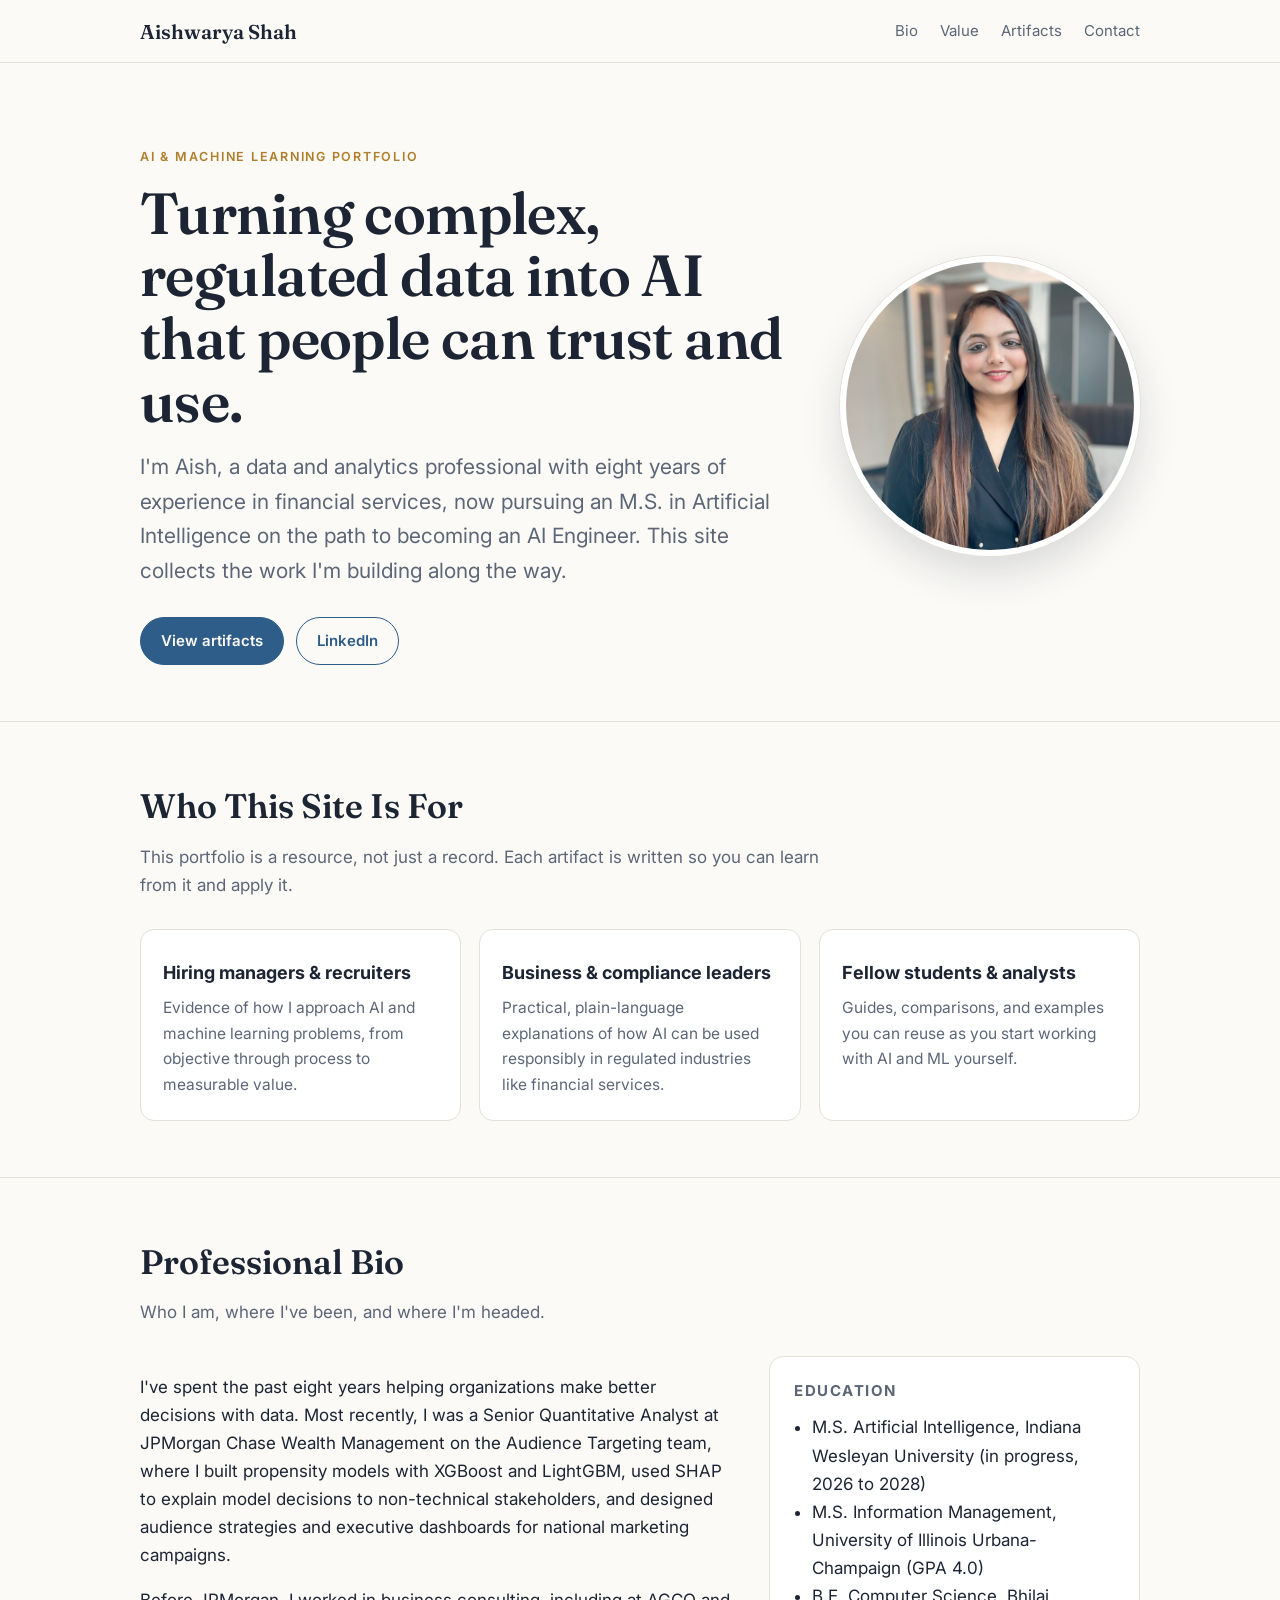
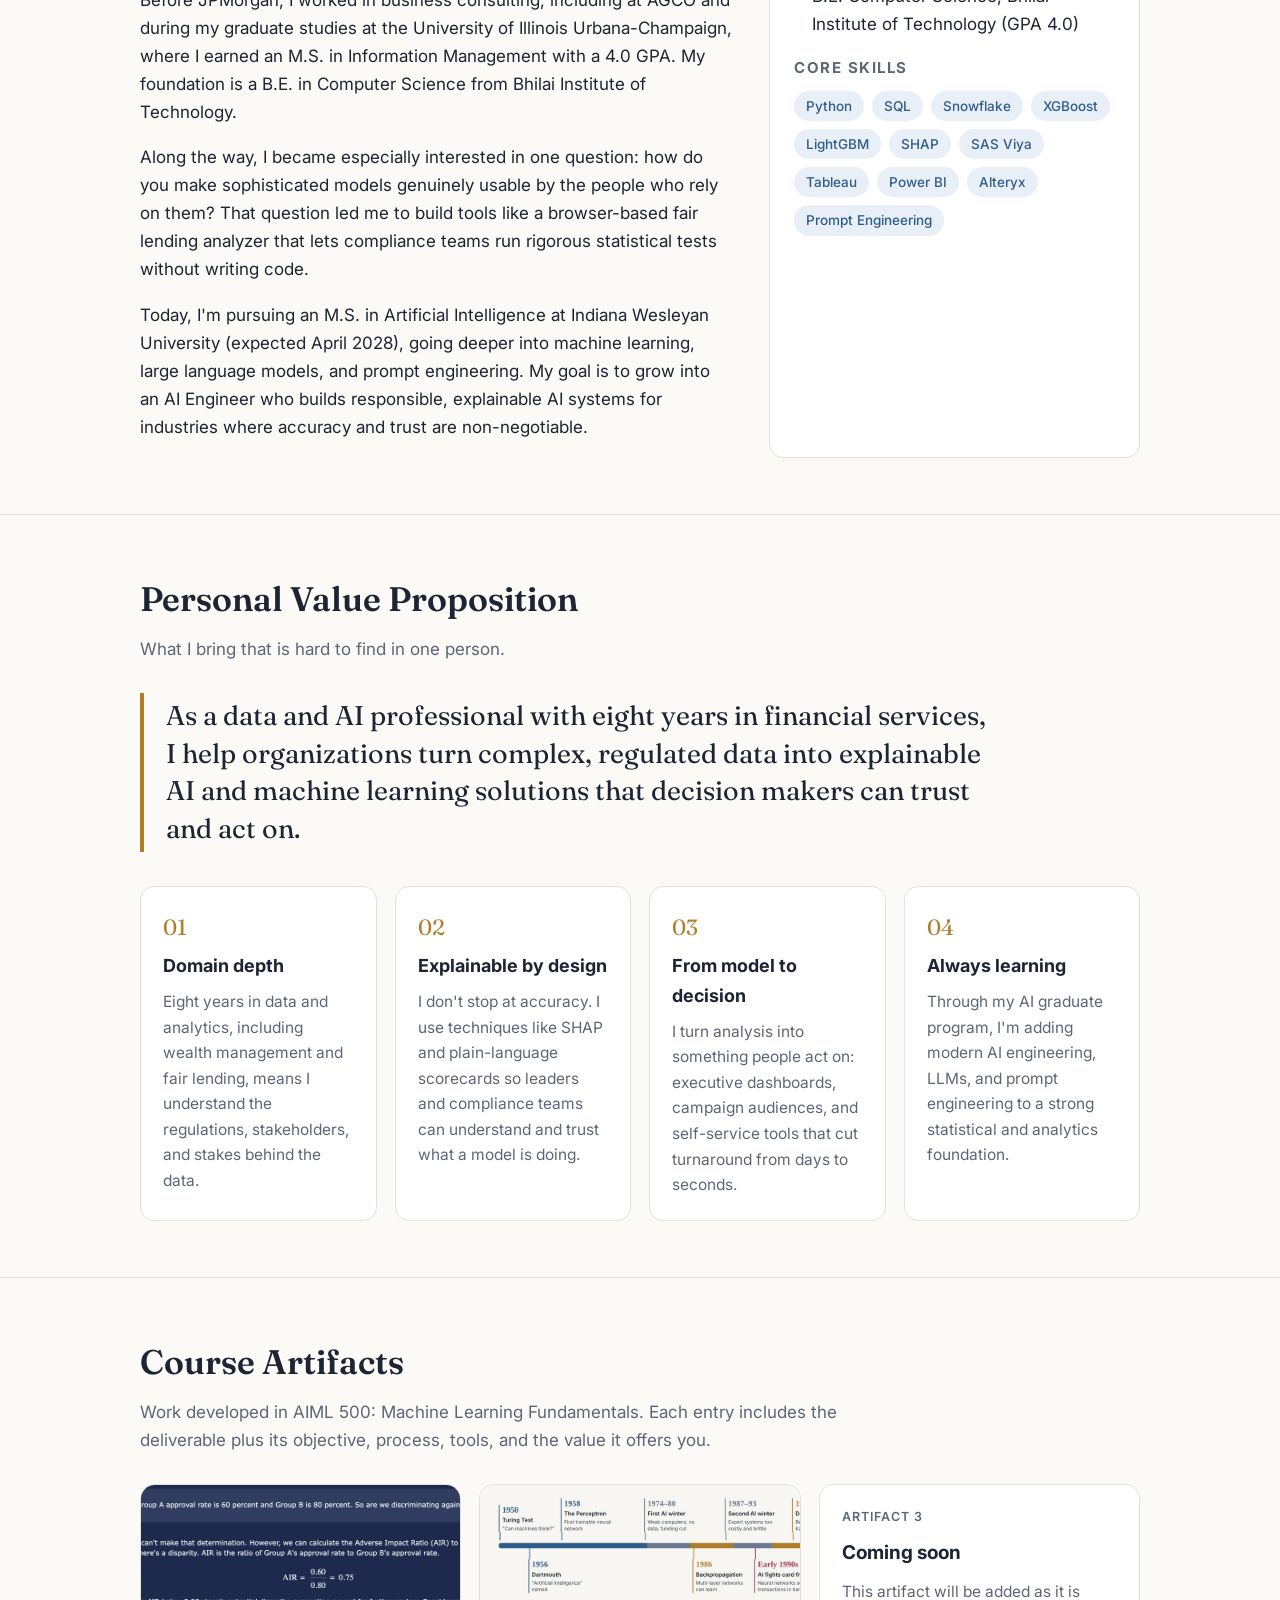
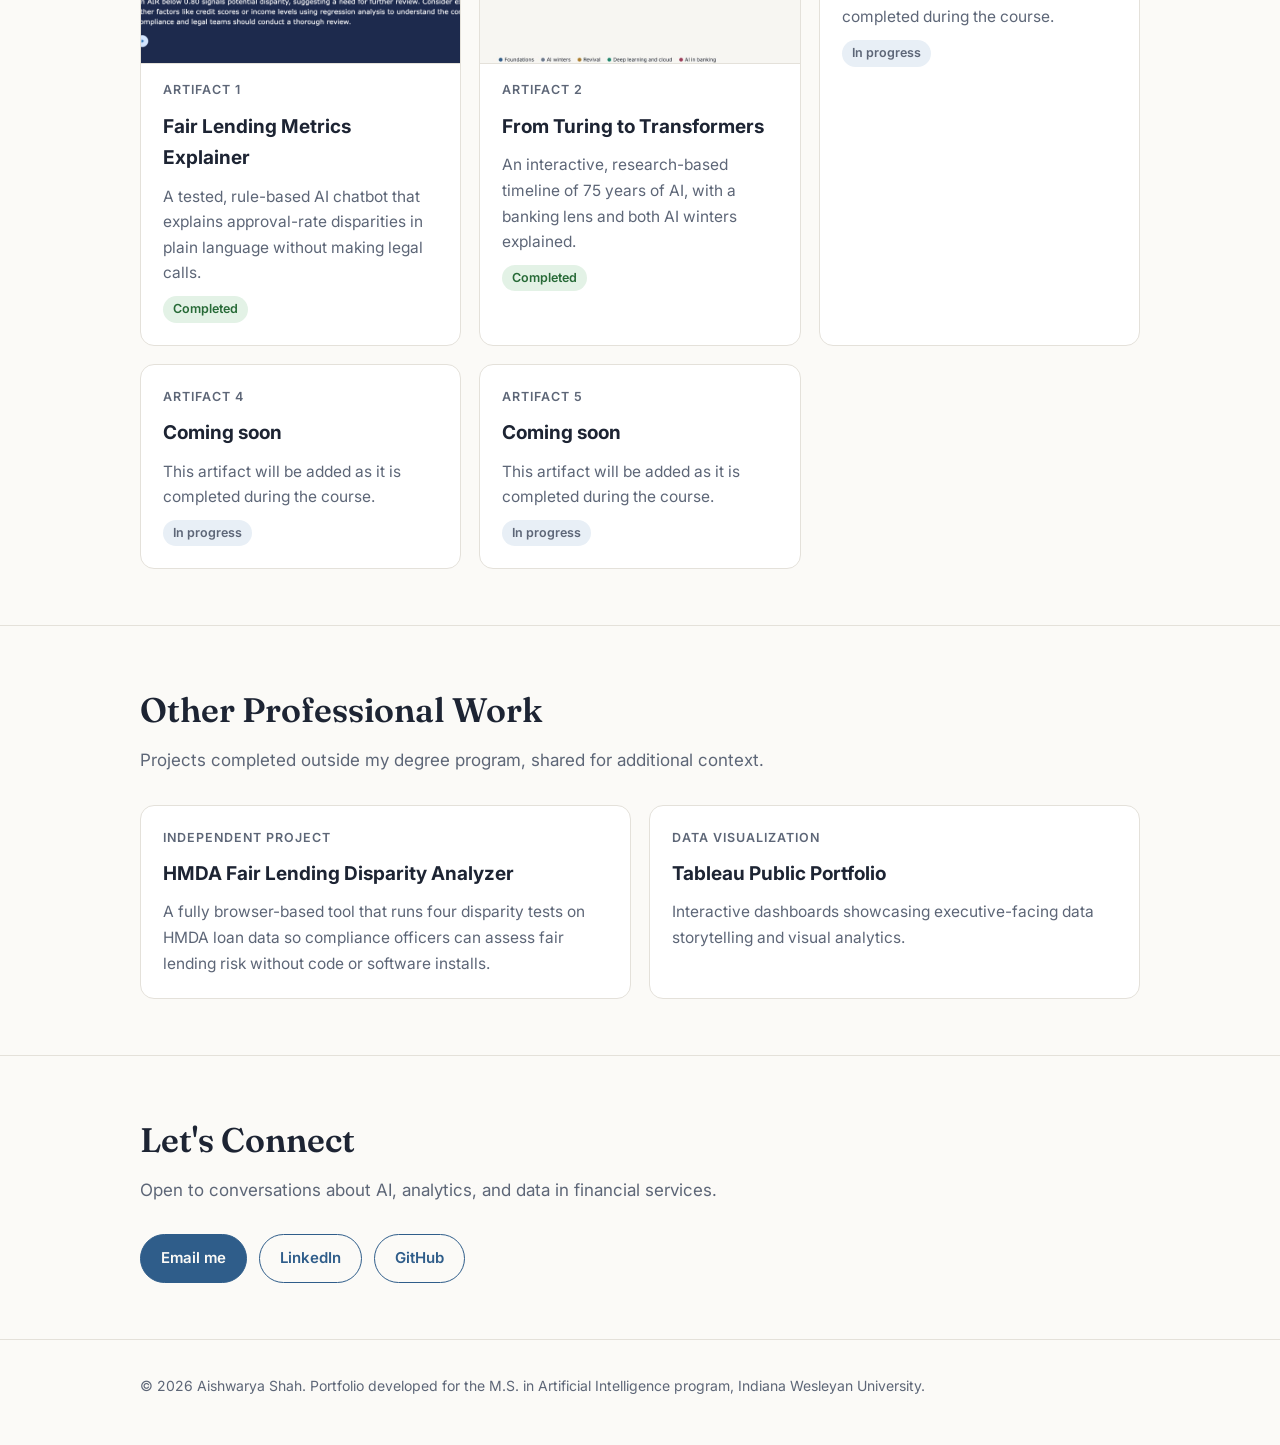
==== index.html @ 867d70f7 "Publish Artifact 2: interactive AI timeline page and homepage card Co-Authored-By: Claude Opus 5.5 <" ====
<!doctype html>
<html lang="en">
<head>
  <meta charset="utf-8">
  <meta name="viewport" content="width=device-width, initial-scale=1">
  <title>Aishwarya Shah | AI Portfolio</title>
  <meta name="description" content="Professional AI and machine learning portfolio of Aishwarya (Aish) Shah, M.S. in Artificial Intelligence candidate at Indiana Wesleyan University.">
  <link rel="preconnect" href="https://fonts.googleapis.com">
  <link rel="preconnect" href="https://fonts.gstatic.com" crossorigin>
  <link href="https://fonts.googleapis.com/css2?family=Fraunces:opsz,wght@9..144,500;9..144,600&family=Inter:wght@400;500;600&display=swap" rel="stylesheet">
  <link rel="stylesheet" href="style.css">
</head>
<body>

<header class="nav">
  <div class="wrap">
    <a class="brand" href="#top">Aishwarya Shah</a>
    <nav class="nav-links">
      <a href="#bio">Bio</a>
      <a href="#value">Value</a>
      <a href="#artifacts">Artifacts</a>
      <a href="#contact" class="hide-sm">Contact</a>
    </nav>
  </div>
</header>

<main id="top">
  <div class="wrap hero">
   <div class="hero-grid">
   <div>
    <p class="eyebrow">AI &amp; Machine Learning Portfolio</p>
    <h1>Turning complex, regulated data into AI that people can trust and use.</h1>
    <p class="lede">I'm Aish, a data and analytics professional with eight years of experience in financial services, now pursuing an M.S. in Artificial Intelligence on the path to becoming an AI Engineer. This site collects the work I'm building along the way.</p>
    <div class="btn-row">
      <a class="btn primary" href="#artifacts">View artifacts</a>
      <a class="btn ghost" href="https://www.linkedin.com/in/aish-shah" target="_blank" rel="noopener">LinkedIn</a>
    </div>
   </div>
   <img class="headshot" src="images/headshot.jpg" alt="Portrait of Aishwarya Shah" width="320" height="320">
   </div>
  </div>

  <!-- WHO THIS SITE IS FOR -->
  <section id="audience">
    <div class="wrap">
      <h2>Who This Site Is For</h2>
      <p class="section-intro">This portfolio is a resource, not just a record. Each artifact is written so you can learn from it and apply it.</p>
      <div class="pillars">
        <div class="pillar">
          <h3>Hiring managers &amp; recruiters</h3>
          <p>Evidence of how I approach AI and machine learning problems, from objective through process to measurable value.</p>
        </div>
        <div class="pillar">
          <h3>Business &amp; compliance leaders</h3>
          <p>Practical, plain-language explanations of how AI can be used responsibly in regulated industries like financial services.</p>
        </div>
        <div class="pillar">
          <h3>Fellow students &amp; analysts</h3>
          <p>Guides, comparisons, and examples you can reuse as you start working with AI and ML yourself.</p>
        </div>
      </div>
    </div>
  </section>

  <!-- PROFESSIONAL BIO -->
  <section id="bio">
    <div class="wrap">
      <h2>Professional Bio</h2>
      <p class="section-intro">Who I am, where I've been, and where I'm headed.</p>
      <div class="bio-grid">
        <div>
          <p>I've spent the past eight years helping organizations make better decisions with data. Most recently, I was a Senior Quantitative Analyst at JPMorgan Chase Wealth Management on the Audience Targeting team, where I built propensity models with XGBoost and LightGBM, used SHAP to explain model decisions to non-technical stakeholders, and designed audience strategies and executive dashboards for national marketing campaigns.</p>
          <p>Before JPMorgan, I worked in business consulting, including at AGCO and during my graduate studies at the University of Illinois Urbana-Champaign, where I earned an M.S. in Information Management with a 4.0 GPA. My foundation is a B.E. in Computer Science from Bhilai Institute of Technology.</p>
          <p>Along the way, I became especially interested in one question: how do you make sophisticated models genuinely usable by the people who rely on them? That question led me to build tools like a browser-based fair lending analyzer that lets compliance teams run rigorous statistical tests without writing code.</p>
          <p>Today, I'm pursuing an M.S. in Artificial Intelligence at Indiana Wesleyan University (expected April 2028), going deeper into machine learning, large language models, and prompt engineering. My goal is to grow into an AI Engineer who builds responsible, explainable AI systems for industries where accuracy and trust are non-negotiable.</p>
        </div>
        <aside class="facts">
          <h3>Education</h3>
          <ul>
            <li>M.S. Artificial Intelligence, Indiana Wesleyan University (in progress, 2026 to 2028)</li>
            <li>M.S. Information Management, University of Illinois Urbana-Champaign (GPA 4.0)</li>
            <li>B.E. Computer Science, Bhilai Institute of Technology (GPA 4.0)</li>
          </ul>
          <h3>Core Skills</h3>
          <div class="chips">
            <span class="chip">Python</span><span class="chip">SQL</span><span class="chip">Snowflake</span>
            <span class="chip">XGBoost</span><span class="chip">LightGBM</span><span class="chip">SHAP</span>
            <span class="chip">SAS Viya</span><span class="chip">Tableau</span><span class="chip">Power BI</span>
            <span class="chip">Alteryx</span><span class="chip">Prompt Engineering</span>
          </div>
        </aside>
      </div>
    </div>
  </section>

  <!-- PERSONAL VALUE PROPOSITION -->
  <section id="value">
    <div class="wrap">
      <h2>Personal Value Proposition</h2>
      <p class="section-intro">What I bring that is hard to find in one person.</p>
      <p class="vp-statement">As a data and AI professional with eight years in financial services, I help organizations turn complex, regulated data into explainable AI and machine learning solutions that decision makers can trust and act on.</p>
      <div class="pillars">
        <div class="pillar">
          <div class="num">01</div>
          <h3>Domain depth</h3>
          <p>Eight years in data and analytics, including wealth management and fair lending, means I understand the regulations, stakeholders, and stakes behind the data.</p>
        </div>
        <div class="pillar">
          <div class="num">02</div>
          <h3>Explainable by design</h3>
          <p>I don't stop at accuracy. I use techniques like SHAP and plain-language scorecards so leaders and compliance teams can understand and trust what a model is doing.</p>
        </div>
        <div class="pillar">
          <div class="num">03</div>
          <h3>From model to decision</h3>
          <p>I turn analysis into something people act on: executive dashboards, campaign audiences, and self-service tools that cut turnaround from days to seconds.</p>
        </div>
        <div class="pillar">
          <div class="num">04</div>
          <h3>Always learning</h3>
          <p>Through my AI graduate program, I'm adding modern AI engineering, LLMs, and prompt engineering to a strong statistical and analytics foundation.</p>
        </div>
      </div>
    </div>
  </section>

  <!-- ARTIFACTS -->
  <section id="artifacts">
    <div class="wrap">
      <h2>Course Artifacts</h2>
      <p class="section-intro">Work developed in AIML 500: Machine Learning Fundamentals. Each entry includes the deliverable plus its objective, process, tools, and the value it offers you.</p>
      <div class="artifact-grid">
        <!-- To publish an artifact: add <img class="thumb" src="artifacts/assets/artifact-N-thumb.png" alt=""> as the card's first line, update title + summary, change "soon" to "done" and the label to "Completed". -->
        <a class="card" href="artifacts/artifact-1.html">
          <img class="thumb" src="artifacts/assets/artifact-1-thumb.png" alt="">
          <span class="tag">Artifact 1</span>
          <h3>Fair Lending Metrics Explainer</h3>
          <p>A tested, rule-based AI chatbot that explains approval-rate disparities in plain language without making legal calls.</p>
          <span class="status done">Completed</span>
        </a>
        <a class="card" href="artifacts/artifact-2.html">
          <img class="thumb" src="artifacts/assets/artifact-2-thumb.jpg" alt="">
          <span class="tag">Artifact 2</span>
          <h3>From Turing to Transformers</h3>
          <p>An interactive, research-based timeline of 75 years of AI, with a banking lens and both AI winters explained.</p>
          <span class="status done">Completed</span>
        </a>
        <a class="card" href="artifacts/artifact-3.html">
          <span class="tag">Artifact 3</span>
          <h3>Coming soon</h3>
          <p>This artifact will be added as it is completed during the course.</p>
          <span class="status soon">In progress</span>
        </a>
        <a class="card" href="artifacts/artifact-4.html">
          <span class="tag">Artifact 4</span>
          <h3>Coming soon</h3>
          <p>This artifact will be added as it is completed during the course.</p>
          <span class="status soon">In progress</span>
        </a>
        <a class="card" href="artifacts/artifact-5.html">
          <span class="tag">Artifact 5</span>
          <h3>Coming soon</h3>
          <p>This artifact will be added as it is completed during the course.</p>
          <span class="status soon">In progress</span>
        </a>
      </div>
    </div>
  </section>

  <!-- OTHER WORK (outside the program; does not count toward the required artifacts) -->
  <section id="other">
    <div class="wrap">
      <h2>Other Professional Work</h2>
      <p class="section-intro">Projects completed outside my degree program, shared for additional context.</p>
      <div class="artifact-grid">
        <a class="card" href="https://aishshah-arch.github.io/fair-lending-analyzer.html" target="_blank" rel="noopener">
          <span class="tag">Independent project</span>
          <h3>HMDA Fair Lending Disparity Analyzer</h3>
          <p>A fully browser-based tool that runs four disparity tests on HMDA loan data so compliance officers can assess fair lending risk without code or software installs.</p>
        </a>
        <a class="card" href="https://public.tableau.com/app/profile/aish.shah" target="_blank" rel="noopener">
          <span class="tag">Data visualization</span>
          <h3>Tableau Public Portfolio</h3>
          <p>Interactive dashboards showcasing executive-facing data storytelling and visual analytics.</p>
        </a>
      </div>
    </div>
  </section>

  <section id="contact">
    <div class="wrap">
      <h2>Let's Connect</h2>
      <p class="section-intro">Open to conversations about AI, analytics, and data in financial services.</p>
      <div class="contact-row">
        <a class="btn primary" href="mailto:aish.shah.as@gmail.com">Email me</a>
        <a class="btn ghost" href="https://www.linkedin.com/in/aish-shah" target="_blank" rel="noopener">LinkedIn</a>
        <a class="btn ghost" href="https://github.com/aishshah-arch" target="_blank" rel="noopener">GitHub</a>
      </div>
    </div>
  </section>
</main>

<footer>
  <div class="wrap">&copy; 2026 Aishwarya Shah. Portfolio developed for the M.S. in Artificial Intelligence program, Indiana Wesleyan University.</div>
</footer>

</body>
</html>
---- style.css ----
:root {
  --bg: #fbfaf7;
  --surface: #ffffff;
  --ink: #1d2433;
  --muted: #5d6677;
  --line: #e4e1da;
  --accent: #2f5d8a;
  --accent-soft: #e8eff6;
  --gold: #b07d2b;
  --radius: 14px;
  --max: 1040px;
}
@media (prefers-color-scheme: dark) {
  :root {
    --bg: #12161d;
    --surface: #1a2029;
    --ink: #e8ebf0;
    --muted: #a3acba;
    --line: #2b3340;
    --accent: #7fb0e0;
    --accent-soft: #1f2c3b;
    --gold: #d9a94f;
  }
}
* { box-sizing: border-box; }
html { scroll-behavior: smooth; }
body {
  margin: 0;
  background: var(--bg);
  color: var(--ink);
  font-family: "Inter", system-ui, -apple-system, "Segoe UI", sans-serif;
  font-size: 17px;
  line-height: 1.65;
}
a { color: var(--accent); }
.wrap { max-width: var(--max); margin: 0 auto; padding: 0 20px; }

/* Nav */
header.nav {
  position: sticky; top: 0; z-index: 10;
  background: color-mix(in srgb, var(--bg) 90%, transparent);
  backdrop-filter: blur(8px);
  border-bottom: 1px solid var(--line);
}
header.nav .wrap { display: flex; align-items: center; justify-content: space-between; height: 62px; gap: 16px; }
.brand { font-family: "Fraunces", Georgia, serif; font-weight: 600; font-size: 20px; color: var(--ink); text-decoration: none; }
.nav-links { display: flex; gap: 22px; flex-wrap: wrap; }
.nav-links a { color: var(--muted); text-decoration: none; font-size: 15px; }
.nav-links a:hover { color: var(--accent); }

/* Hero */
.hero { padding-top: 84px; padding-bottom: 56px; }
.eyebrow { text-transform: uppercase; letter-spacing: .14em; font-size: 12.5px; font-weight: 600; color: var(--gold); margin: 0 0 14px; }
.hero h1 {
  font-family: "Fraunces", Georgia, serif; font-weight: 600;
  font-size: clamp(36px, 6vw, 58px); line-height: 1.08; margin: 0 0 18px; letter-spacing: -.01em;
}
.hero p.lede { font-size: clamp(18px, 2.2vw, 21px); color: var(--muted); max-width: 720px; margin: 0 0 28px; }
.btn-row { display: flex; gap: 12px; flex-wrap: wrap; }
.btn {
  display: inline-block; padding: 11px 20px; border-radius: 999px; text-decoration: none;
  font-weight: 600; font-size: 15px; border: 1px solid var(--accent);
}
.btn.primary { background: var(--accent); color: var(--bg); }
.btn.ghost { color: var(--accent); }

/* Hero with headshot */
.hero-grid { display: grid; grid-template-columns: 1fr 300px; gap: 48px; align-items: center; }
.headshot {
  width: 300px; height: 300px; object-fit: cover; border-radius: 50%;
  border: 6px solid var(--surface); box-shadow: 0 0 0 1px var(--line), 0 18px 40px rgba(20,30,50,.14);
}

/* Artifact card thumbnail */
.card .thumb { width: calc(100% + 44px); margin: -22px -22px 6px; aspect-ratio: 16 / 9; object-fit: cover; border-radius: var(--radius) var(--radius) 0 0; border-bottom: 1px solid var(--line); }

/* Sections */
section { padding: 56px 0; border-top: 1px solid var(--line); }
section h2 { font-family: "Fraunces", Georgia, serif; font-weight: 600; font-size: clamp(26px, 3.5vw, 34px); margin: 0 0 8px; }
.section-intro { color: var(--muted); margin: 0 0 30px; max-width: 720px; }

.bio-grid { display: grid; grid-template-columns: 1.6fr 1fr; gap: 36px; }
.facts { background: var(--surface); border: 1px solid var(--line); border-radius: var(--radius); padding: 22px 24px; }
.facts h3 { margin: 0 0 10px; font-size: 15px; text-transform: uppercase; letter-spacing: .1em; color: var(--muted); }
.facts ul { margin: 0 0 18px; padding-left: 18px; }
.facts ul:last-child { margin-bottom: 0; }
.chips { display: flex; flex-wrap: wrap; gap: 8px; }
.chip { background: var(--accent-soft); color: var(--accent); border-radius: 999px; padding: 4px 12px; font-size: 13.5px; font-weight: 500; }

.vp-statement {
  font-family: "Fraunces", Georgia, serif; font-size: clamp(21px, 2.8vw, 27px); line-height: 1.4;
  border-left: 4px solid var(--gold); padding: 4px 0 4px 22px; margin: 0 0 34px; max-width: 860px;
}
.pillars { display: grid; grid-template-columns: repeat(auto-fit, minmax(220px, 1fr)); gap: 18px; }
.pillar { background: var(--surface); border: 1px solid var(--line); border-radius: var(--radius); padding: 22px; }
.pillar .num { font-family: "Fraunces", Georgia, serif; color: var(--gold); font-size: 22px; }
.pillar h3 { margin: 6px 0 8px; font-size: 18px; }
.pillar p { margin: 0; color: var(--muted); font-size: 15.5px; }

.artifact-grid { display: grid; grid-template-columns: repeat(auto-fit, minmax(280px, 1fr)); gap: 18px; }
.card {
  background: var(--surface); border: 1px solid var(--line); border-radius: var(--radius);
  padding: 22px; display: flex; flex-direction: column; gap: 10px; text-decoration: none; color: var(--ink);
  transition: border-color .15s, transform .15s;
}
.card:hover { border-color: var(--accent); transform: translateY(-2px); }
.card .tag { font-size: 12.5px; font-weight: 600; letter-spacing: .08em; text-transform: uppercase; color: var(--muted); }
.card h3 { margin: 0; font-size: 19px; }
.card p { margin: 0; color: var(--muted); font-size: 15.5px; }
.status { align-self: flex-start; font-size: 12.5px; font-weight: 600; padding: 3px 10px; border-radius: 999px; }
.status.soon { background: var(--accent-soft); color: var(--muted); }
.status.done { background: #e3f2e6; color: #276a37; }
@media (prefers-color-scheme: dark) { .status.done { background: #1d3324; color: #8fd3a0; } }

.contact-row { display: flex; flex-wrap: wrap; gap: 12px; }

footer { padding: 34px 0 48px; color: var(--muted); font-size: 14px; border-top: 1px solid var(--line); }

/* Artifact page */
.artifact-head { padding: 64px 0 28px; }
.artifact-head h1 { font-family: "Fraunces", Georgia, serif; font-size: clamp(30px, 5vw, 46px); line-height: 1.12; margin: 0 0 12px; }
.meta { color: var(--muted); font-size: 15px; }
.artifact-body { display: grid; grid-template-columns: 220px minmax(0, 1fr); gap: 40px; padding-bottom: 60px; }
.toc { position: sticky; top: 84px; align-self: start; font-size: 14.5px; }
.toc a { display: block; color: var(--muted); text-decoration: none; padding: 4px 0; }
.toc a:hover { color: var(--accent); }
.artifact-body section { padding: 28px 0; border-top: 1px solid var(--line); }
.artifact-body section:first-child { border-top: 0; padding-top: 0; }
.artifact-body h2 { font-size: 24px; }
.placeholder {
  background: var(--accent-soft); border: 1px dashed var(--accent); border-radius: 10px;
  padding: 14px 16px; color: var(--muted); font-size: 15px;
}
.placeholder strong { color: var(--ink); }
.deliverable {
  border: 1px solid var(--line); background: var(--surface); border-radius: var(--radius);
  padding: 22px; display: grid; gap: 14px;
}
.deliverable img { max-width: 100%; border-radius: 10px; border: 1px solid var(--line); }
.back { display: inline-block; margin-top: 18px; text-decoration: none; font-size: 15px; }

@media (max-width: 760px) {
  .hero-grid { grid-template-columns: 1fr; gap: 28px; }
  .headshot { width: 180px; height: 180px; order: -1; }
  .bio-grid { grid-template-columns: 1fr; }
  .artifact-body { grid-template-columns: minmax(0, 1fr); }
  .toc { position: static; display: flex; flex-wrap: wrap; gap: 4px 16px; }
  .nav-links { gap: 14px; }
  .nav-links a.hide-sm { display: none; }
}

/* Artifact page tables, steps, and notes */
.table-wrap { overflow-x: auto; margin: 8px 0 18px; }
.artifact-body table { width: 100%; border-collapse: collapse; font-size: 15px; }
.artifact-body th, .artifact-body td { text-align: left; vertical-align: top; padding: 10px 12px; border-bottom: 1px solid var(--line); }
.artifact-body th { font-size: 13px; text-transform: uppercase; letter-spacing: .08em; color: var(--muted); font-weight: 600; }
.pass { color: var(--accent); font-weight: 600; }
.partial { color: var(--gold); font-weight: 600; }
.steps { counter-reset: step; list-style: none; padding: 0; margin: 0; }
.steps li { counter-increment: step; position: relative; padding: 0 0 14px 40px; }
.steps li::before { content: counter(step); position: absolute; left: 0; top: 2px; width: 26px; height: 26px; border-radius: 50%; background: var(--surface); border: 1px solid var(--line); color: var(--gold); font-weight: 600; font-size: 13px; display: grid; place-items: center; }
.note { background: var(--surface); border: 1px solid var(--line); border-left: 3px solid var(--gold); border-radius: 8px; padding: 14px 16px; font-size: 15px; }
.flow { display: flex; flex-wrap: wrap; gap: 8px; align-items: center; margin: 16px 0 4px; font-size: 14px; }
.flow span { background: var(--surface); border: 1px solid var(--line); border-radius: 999px; padding: 6px 12px; }
.flow i { color: var(--muted); font-style: normal; }
.artifact-body .deliverable img { max-width: 100%; height: auto; border-radius: 10px; border: 1px solid var(--line); }
.artifact-body > * { min-width: 0; }
@media (max-width: 560px) { .artifact-body table { font-size: 14px; } .artifact-body th, .artifact-body td { padding: 8px 6px; } }
#references p { overflow-wrap: anywhere; padding-left: 2em; text-indent: -2em; }
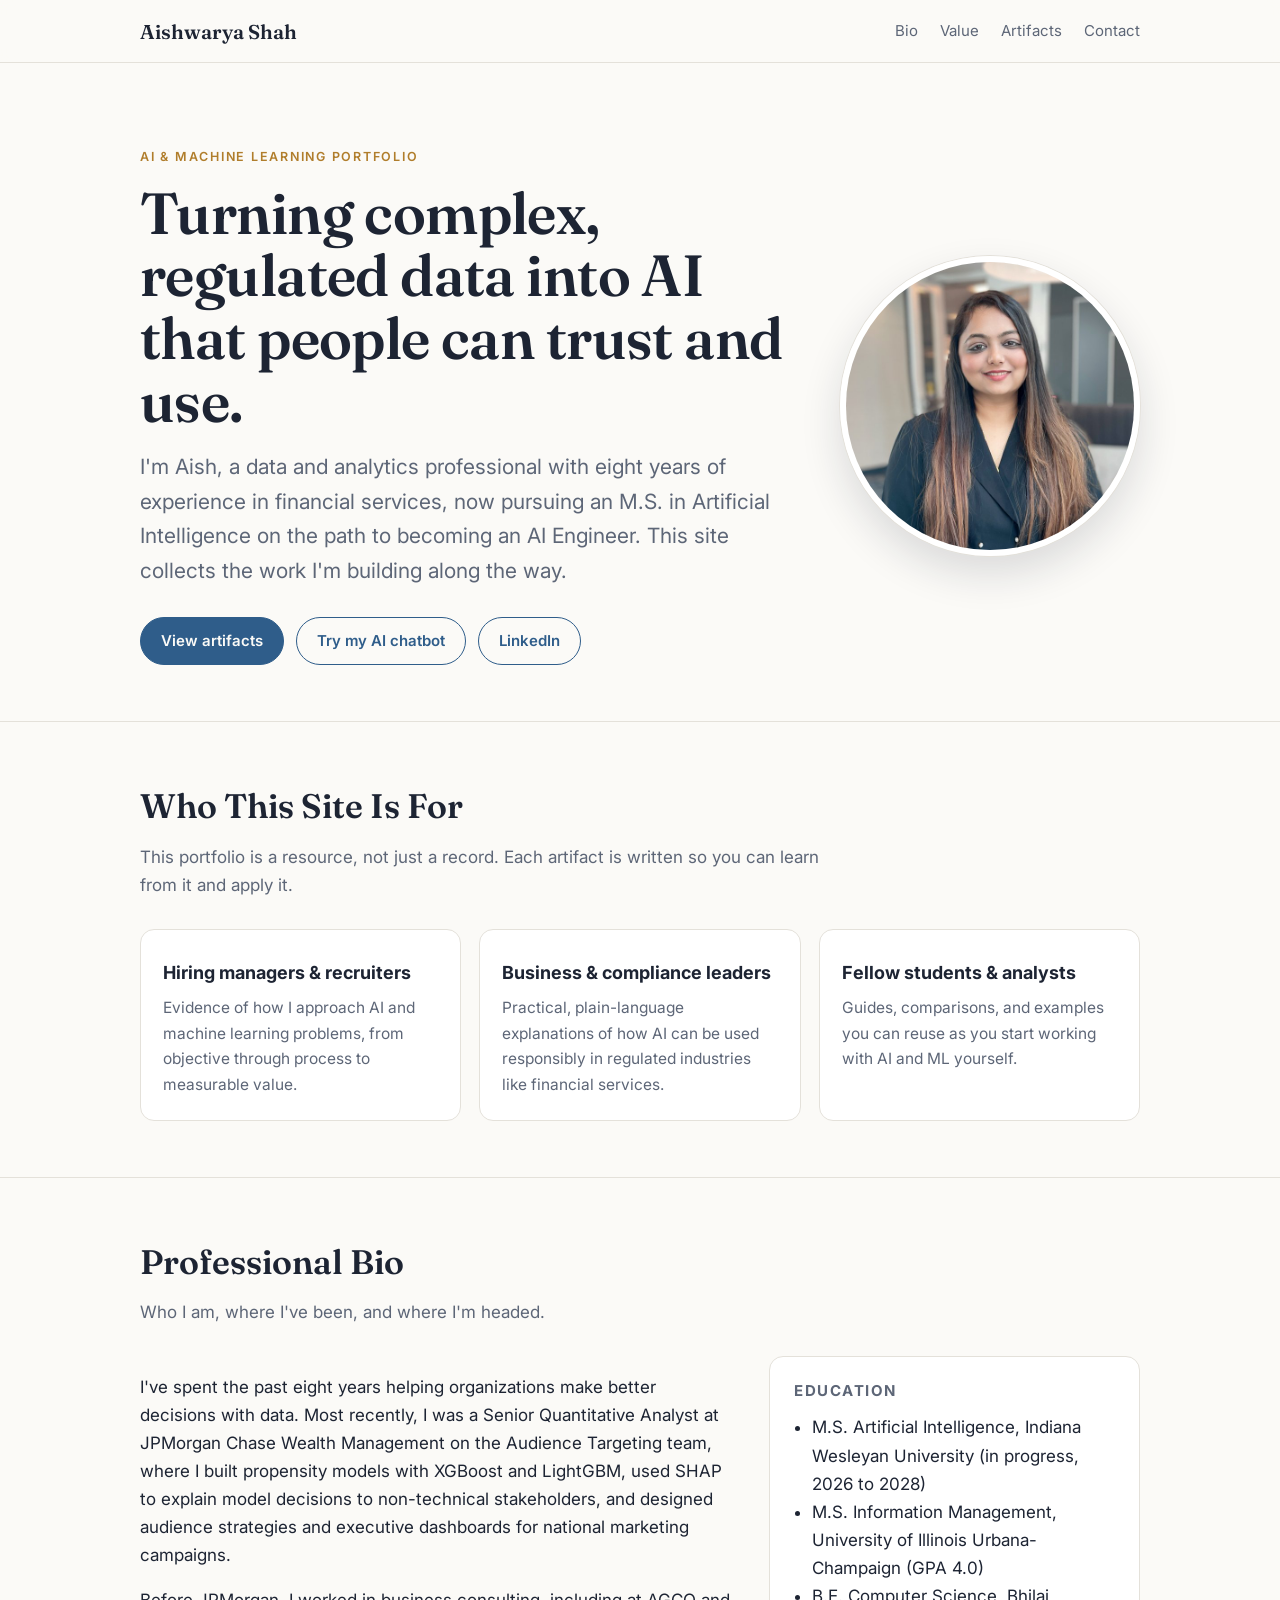
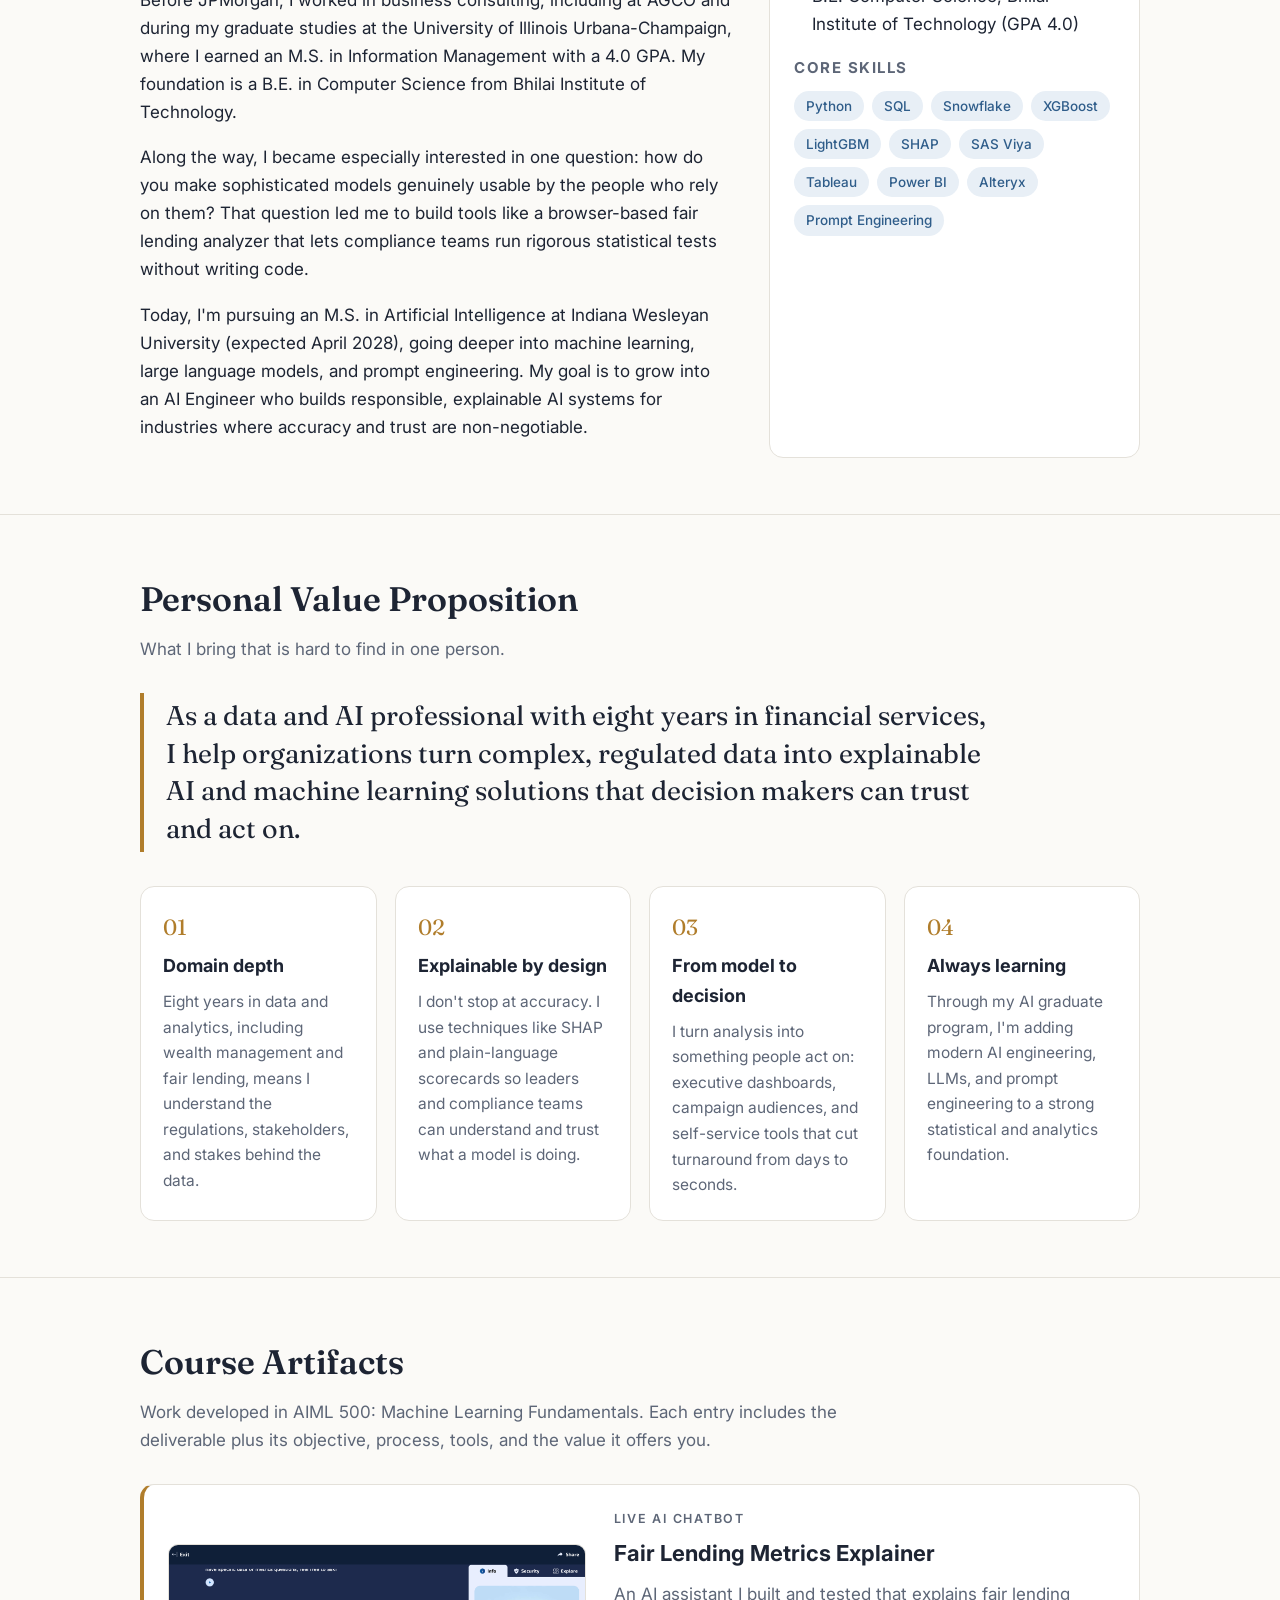
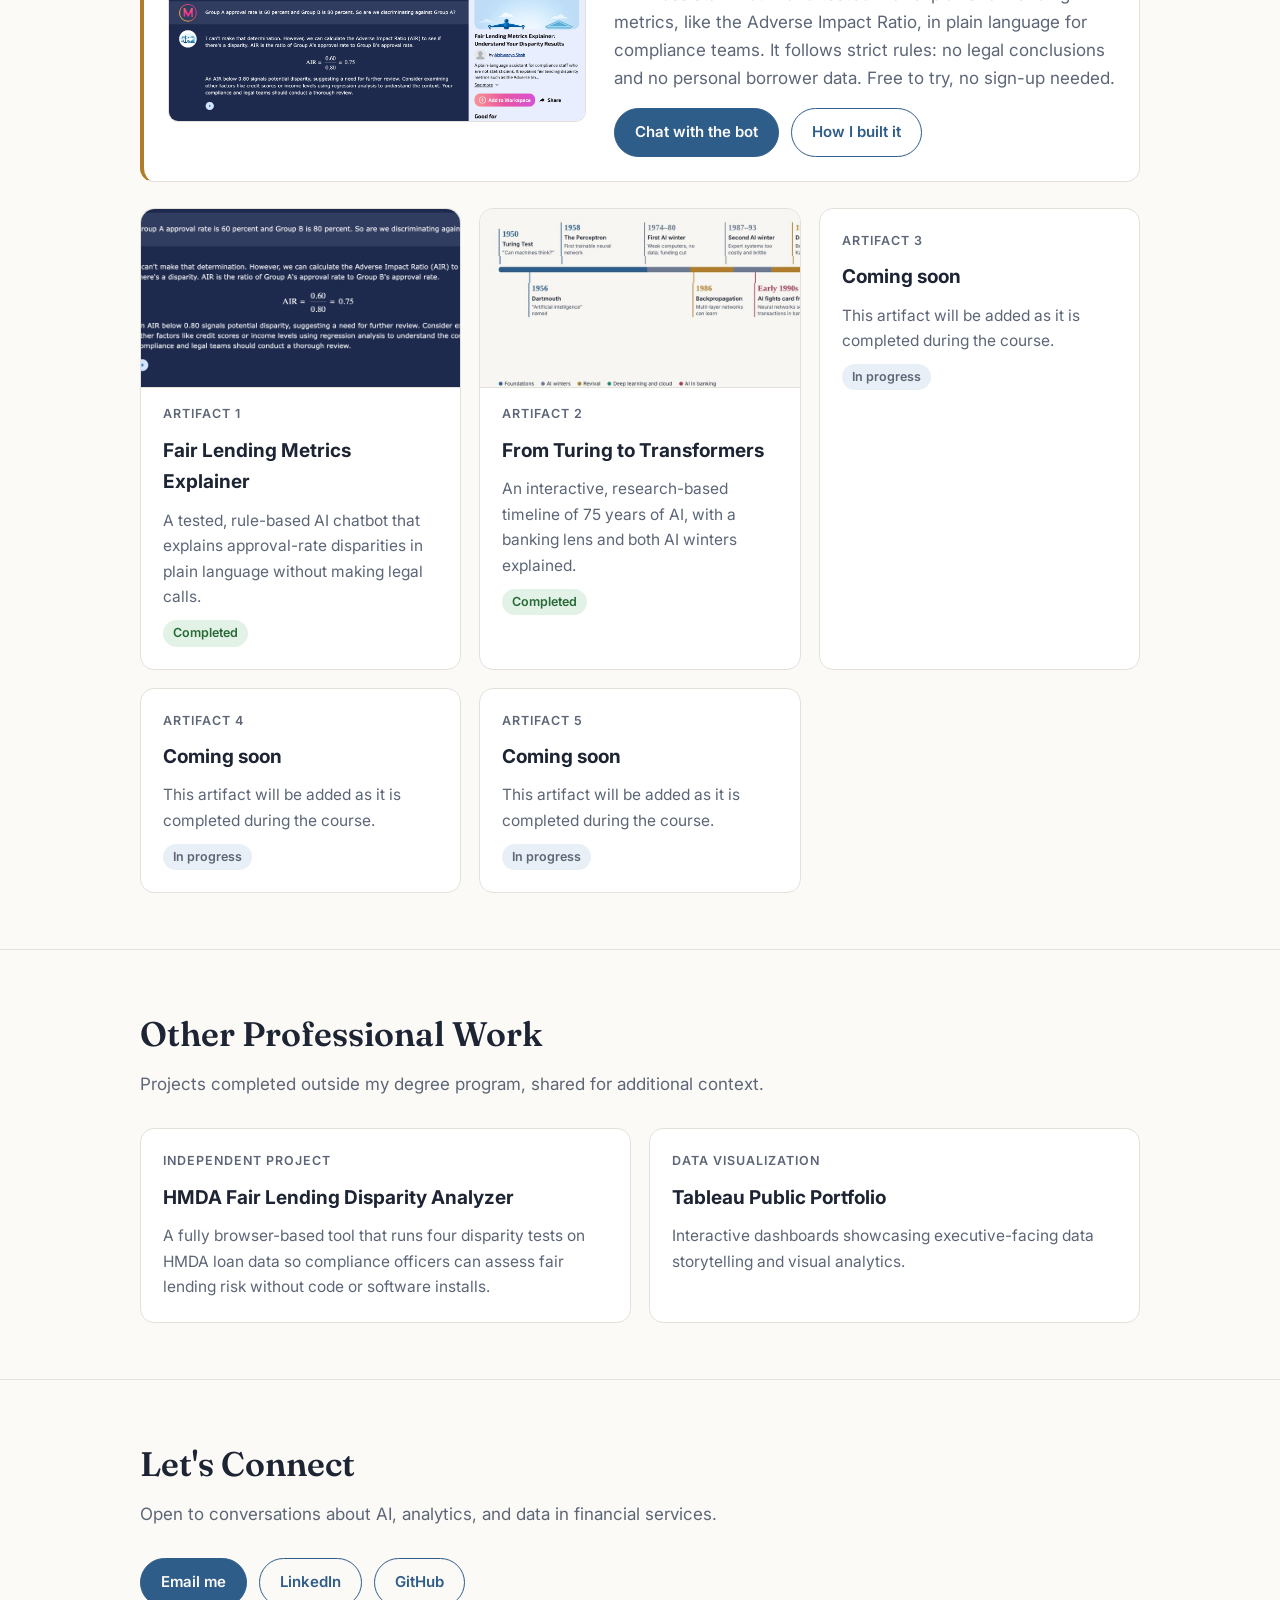
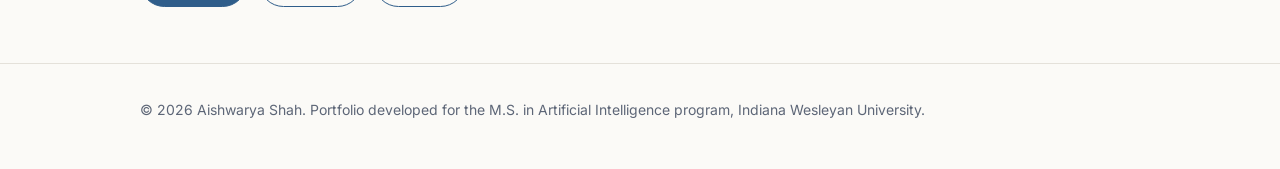
==== commit dc404bfd: "Feature the live Mizou chatbot on the homepage Co-Authored-By: Claude Opus 5.5 <noreply@anthropic.co" ====
--- a/index.html
+++ b/index.html
@@ -33,6 +33,7 @@
     <p class="lede">I'm Aish, a data and analytics professional with eight years of experience in financial services, now pursuing an M.S. in Artificial Intelligence on the path to becoming an AI Engineer. This site collects the work I'm building along the way.</p>
     <div class="btn-row">
       <a class="btn primary" href="#artifacts">View artifacts</a>
+      <a class="btn ghost" href="https://mizou.com/preview-bot?ID=164703" target="_blank" rel="noopener">Try my AI chatbot</a>
       <a class="btn ghost" href="https://www.linkedin.com/in/aish-shah" target="_blank" rel="noopener">LinkedIn</a>
     </div>
    </div>
@@ -129,6 +130,18 @@
     <div class="wrap">
       <h2>Course Artifacts</h2>
       <p class="section-intro">Work developed in AIML 500: Machine Learning Fundamentals. Each entry includes the deliverable plus its objective, process, tools, and the value it offers you.</p>
+      <div class="feature">
+        <img src="artifacts/assets/artifact-1-mizou-bot.png" alt="The Fair Lending Metrics Explainer chatbot calculating an Adverse Impact Ratio and recommending compliance review">
+        <div>
+          <p class="eyebrow">Live AI chatbot</p>
+          <h3>Fair Lending Metrics Explainer</h3>
+          <p>An AI assistant I built and tested that explains fair lending metrics, like the Adverse Impact Ratio, in plain language for compliance teams. It follows strict rules: no legal conclusions and no personal borrower data. Free to try, no sign-up needed.</p>
+          <div class="btn-row">
+            <a class="btn primary" href="https://mizou.com/preview-bot?ID=164703" target="_blank" rel="noopener">Chat with the bot</a>
+            <a class="btn ghost" href="artifacts/artifact-1.html">How I built it</a>
+          </div>
+        </div>
+      </div>
       <div class="artifact-grid">
         <!-- To publish an artifact: add <img class="thumb" src="artifacts/assets/artifact-N-thumb.png" alt=""> as the card's first line, update title + summary, change "soon" to "done" and the label to "Completed". -->
         <a class="card" href="artifacts/artifact-1.html">
--- a/style.css
+++ b/style.css
@@ -167,3 +167,13 @@
 .artifact-body > * { min-width: 0; }
 @media (max-width: 560px) { .artifact-body table { font-size: 14px; } .artifact-body th, .artifact-body td { padding: 8px 6px; } }
 #references p { overflow-wrap: anywhere; padding-left: 2em; text-indent: -2em; }
+
+/* Featured live bot */
+.feature { display: grid; grid-template-columns: 1fr 1.2fr; gap: 28px; align-items: center;
+  background: var(--surface); border: 1px solid var(--line); border-left: 4px solid var(--gold);
+  border-radius: var(--radius); padding: 24px; margin: 0 0 26px; }
+.feature img { width: 100%; border-radius: 10px; border: 1px solid var(--line); display: block; }
+.feature h3 { margin: 0 0 8px; font-size: 22px; }
+.feature p { margin: 0 0 16px; color: var(--muted); }
+.feature .eyebrow { margin: 0 0 6px; }
+@media (max-width: 760px) { .feature { grid-template-columns: 1fr; } }
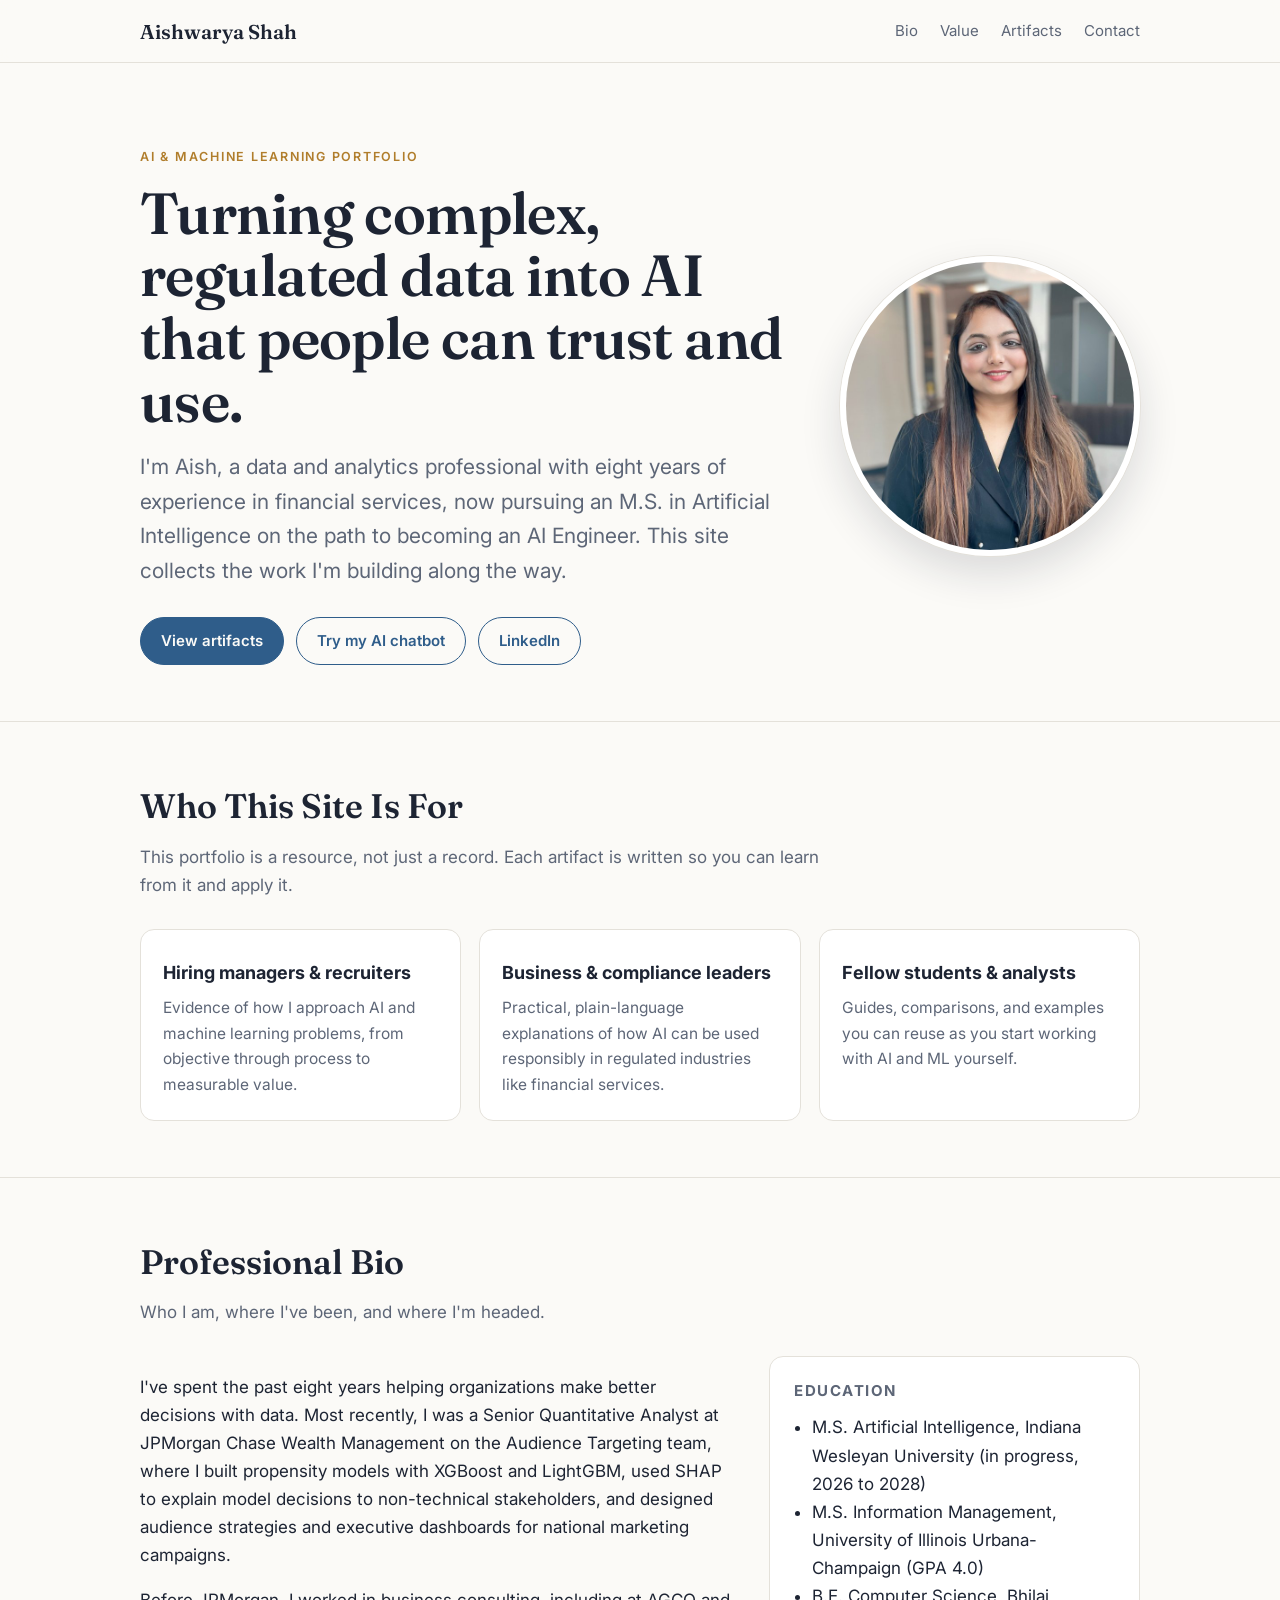
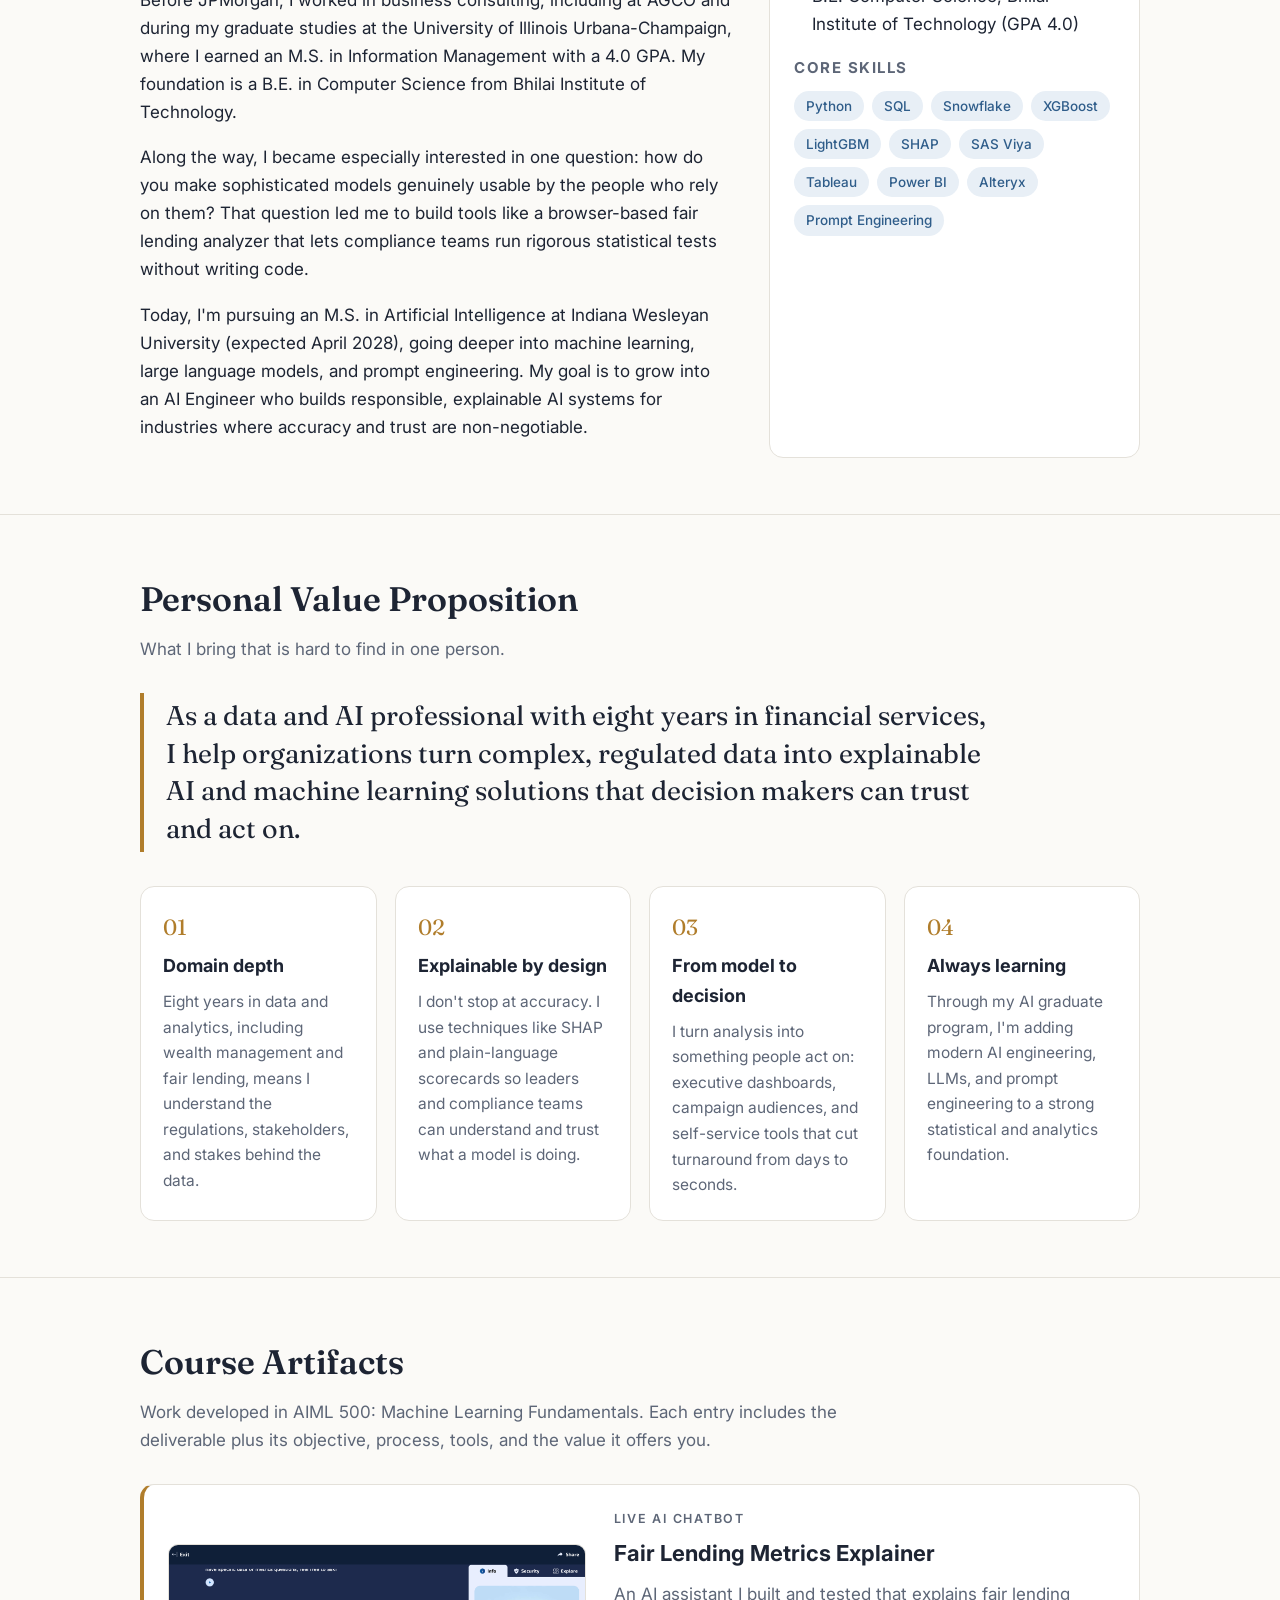
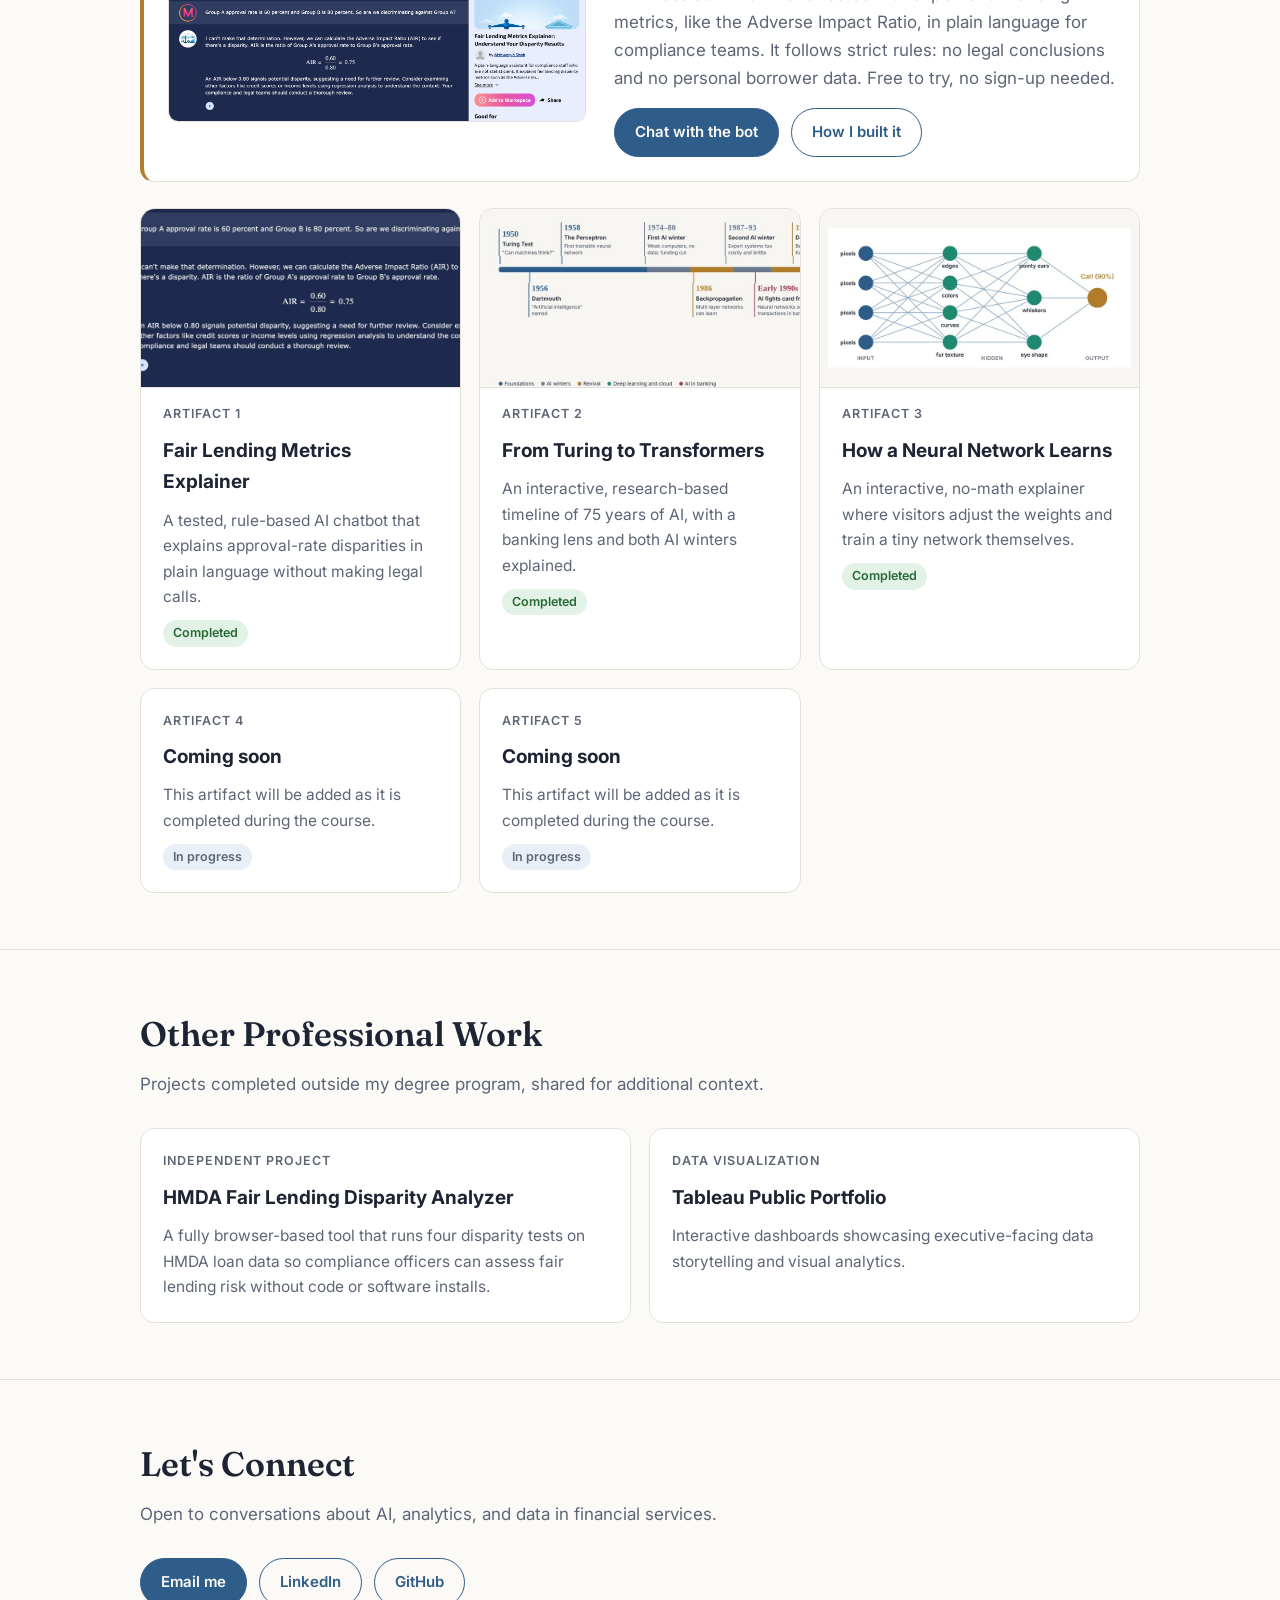
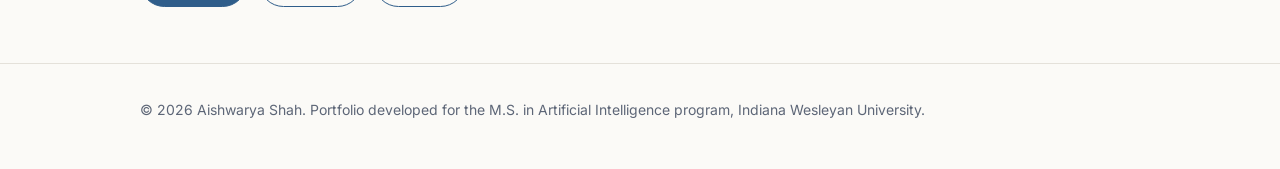
==== commit 65c8087f: "Publish Artifact 3: interactive neural network explainer Co-Authored-By: Claude Opus 5.5 <noreply@an" ====
--- a/index.html
+++ b/index.html
@@ -159,10 +159,11 @@
           <span class="status done">Completed</span>
         </a>
         <a class="card" href="artifacts/artifact-3.html">
+          <img class="thumb" src="artifacts/assets/artifact-3-thumb.jpg" alt="">
           <span class="tag">Artifact 3</span>
-          <h3>Coming soon</h3>
-          <p>This artifact will be added as it is completed during the course.</p>
-          <span class="status soon">In progress</span>
+          <h3>How a Neural Network Learns</h3>
+          <p>An interactive, no-math explainer where visitors adjust the weights and train a tiny network themselves.</p>
+          <span class="status done">Completed</span>
         </a>
         <a class="card" href="artifacts/artifact-4.html">
           <span class="tag">Artifact 4</span>
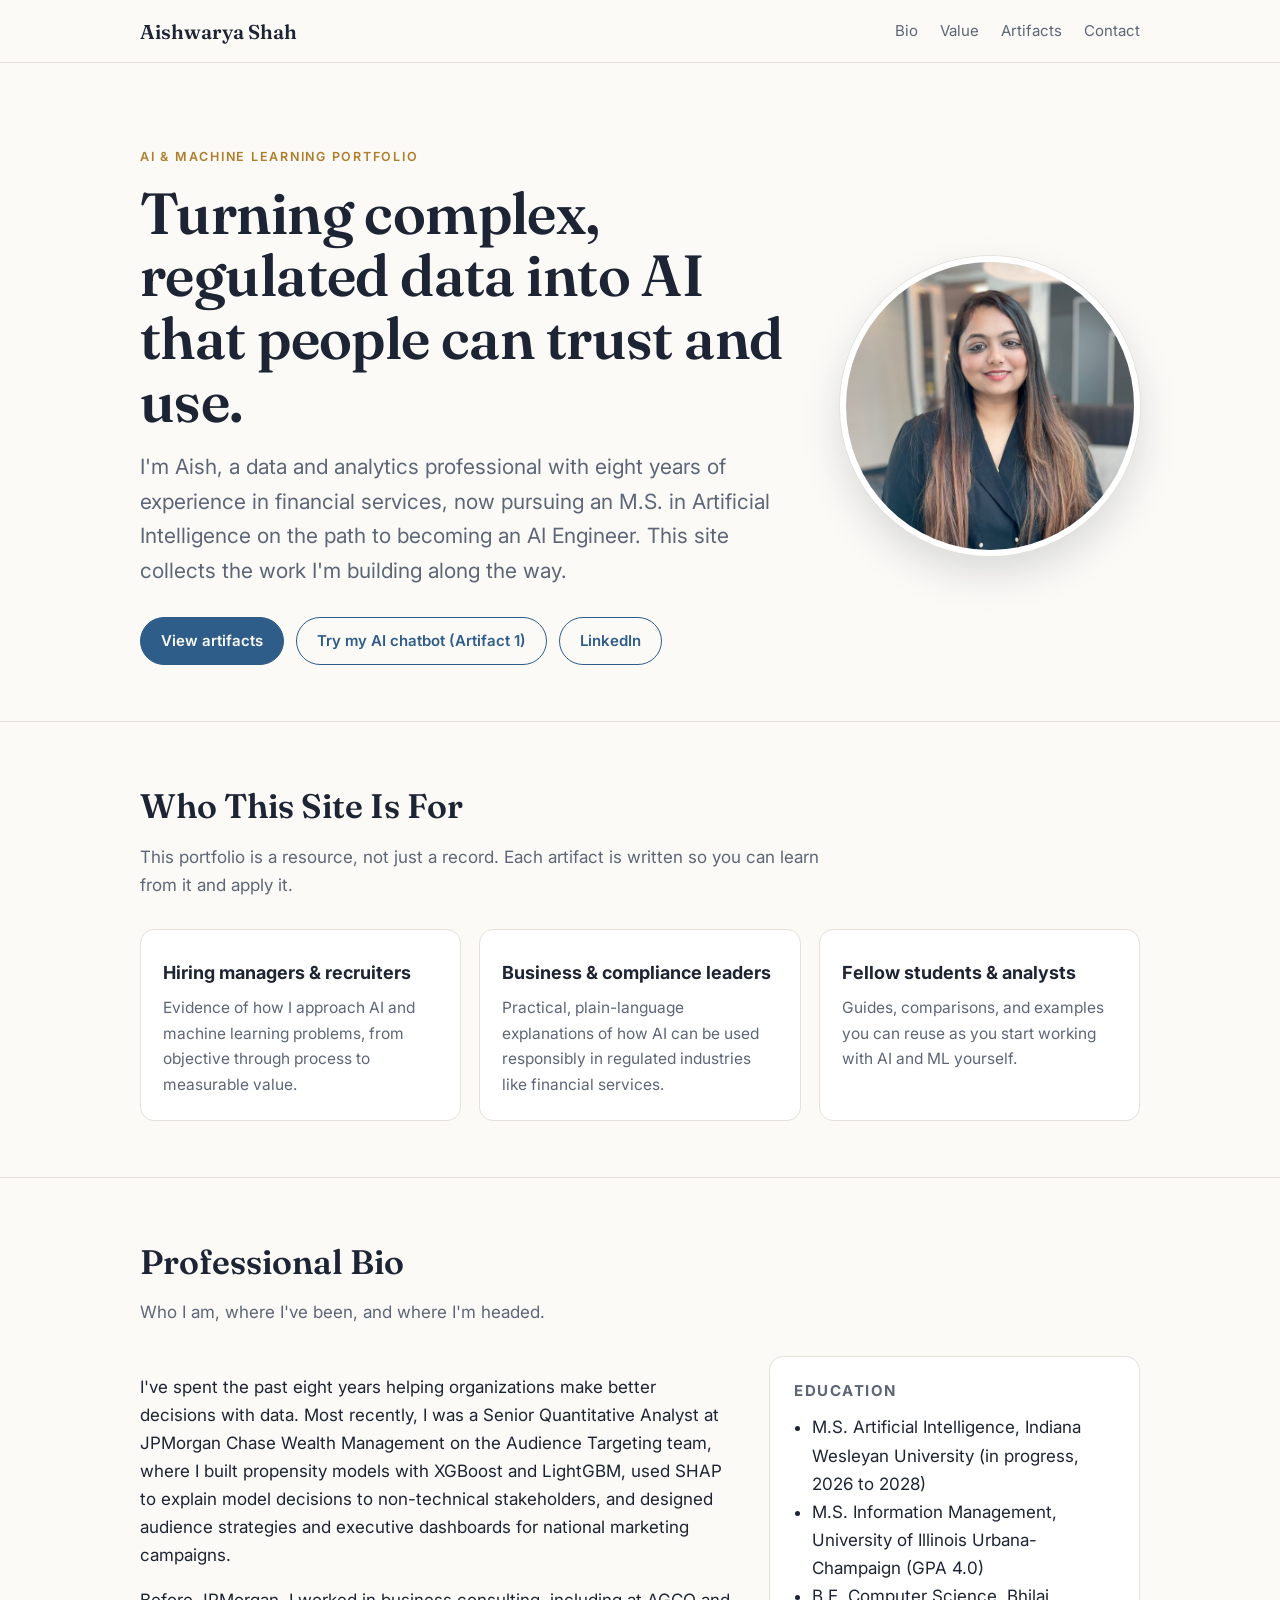
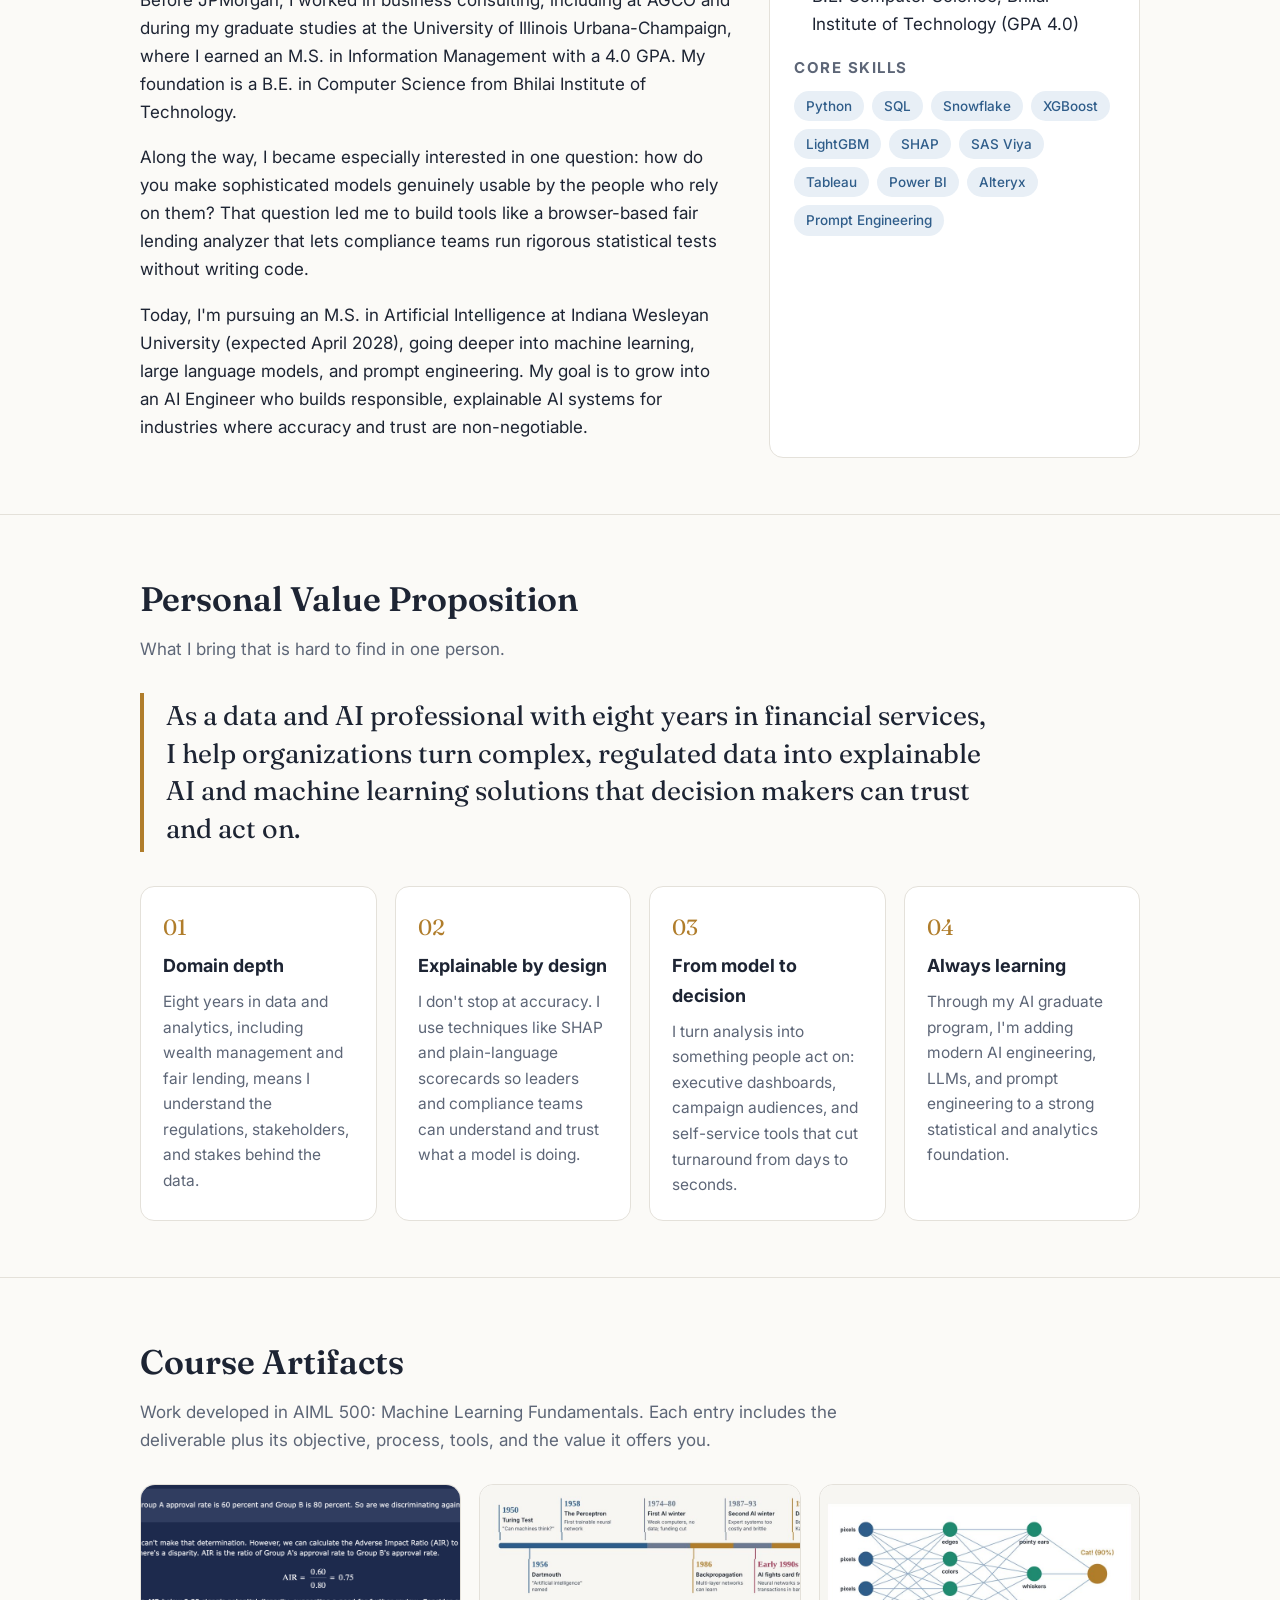
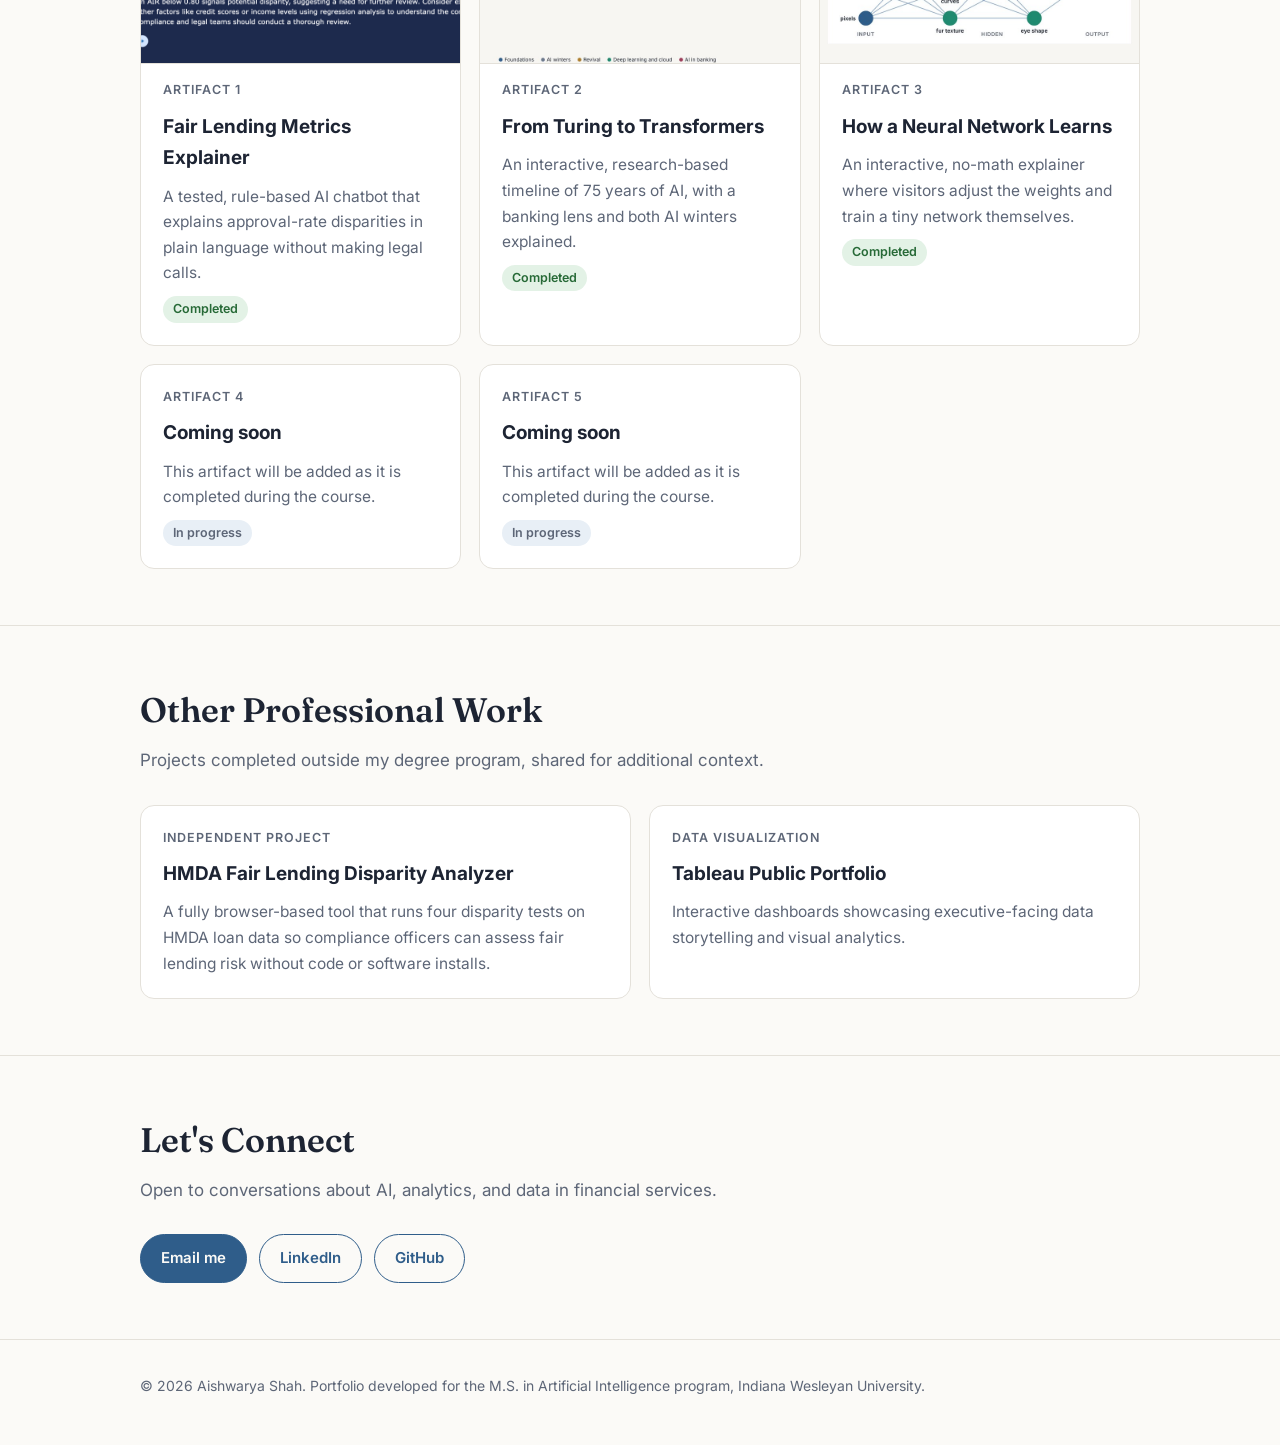
==== commit dfed90e4: "Keep artifacts clearly separate: remove chatbot feature box from artifacts section Co-Authored-By: C" ====
--- a/index.html
+++ b/index.html
@@ -33,7 +33,7 @@
     <p class="lede">I'm Aish, a data and analytics professional with eight years of experience in financial services, now pursuing an M.S. in Artificial Intelligence on the path to becoming an AI Engineer. This site collects the work I'm building along the way.</p>
     <div class="btn-row">
       <a class="btn primary" href="#artifacts">View artifacts</a>
-      <a class="btn ghost" href="https://mizou.com/preview-bot?ID=164703" target="_blank" rel="noopener">Try my AI chatbot</a>
+      <a class="btn ghost" href="https://mizou.com/preview-bot?ID=164703" target="_blank" rel="noopener">Try my AI chatbot (Artifact 1)</a>
       <a class="btn ghost" href="https://www.linkedin.com/in/aish-shah" target="_blank" rel="noopener">LinkedIn</a>
     </div>
    </div>
@@ -130,18 +130,6 @@
     <div class="wrap">
       <h2>Course Artifacts</h2>
       <p class="section-intro">Work developed in AIML 500: Machine Learning Fundamentals. Each entry includes the deliverable plus its objective, process, tools, and the value it offers you.</p>
-      <div class="feature">
-        <img src="artifacts/assets/artifact-1-mizou-bot.png" alt="The Fair Lending Metrics Explainer chatbot calculating an Adverse Impact Ratio and recommending compliance review">
-        <div>
-          <p class="eyebrow">Live AI chatbot</p>
-          <h3>Fair Lending Metrics Explainer</h3>
-          <p>An AI assistant I built and tested that explains fair lending metrics, like the Adverse Impact Ratio, in plain language for compliance teams. It follows strict rules: no legal conclusions and no personal borrower data. Free to try, no sign-up needed.</p>
-          <div class="btn-row">
-            <a class="btn primary" href="https://mizou.com/preview-bot?ID=164703" target="_blank" rel="noopener">Chat with the bot</a>
-            <a class="btn ghost" href="artifacts/artifact-1.html">How I built it</a>
-          </div>
-        </div>
-      </div>
       <div class="artifact-grid">
         <!-- To publish an artifact: add <img class="thumb" src="artifacts/assets/artifact-N-thumb.png" alt=""> as the card's first line, update title + summary, change "soon" to "done" and the label to "Completed". -->
         <a class="card" href="artifacts/artifact-1.html">
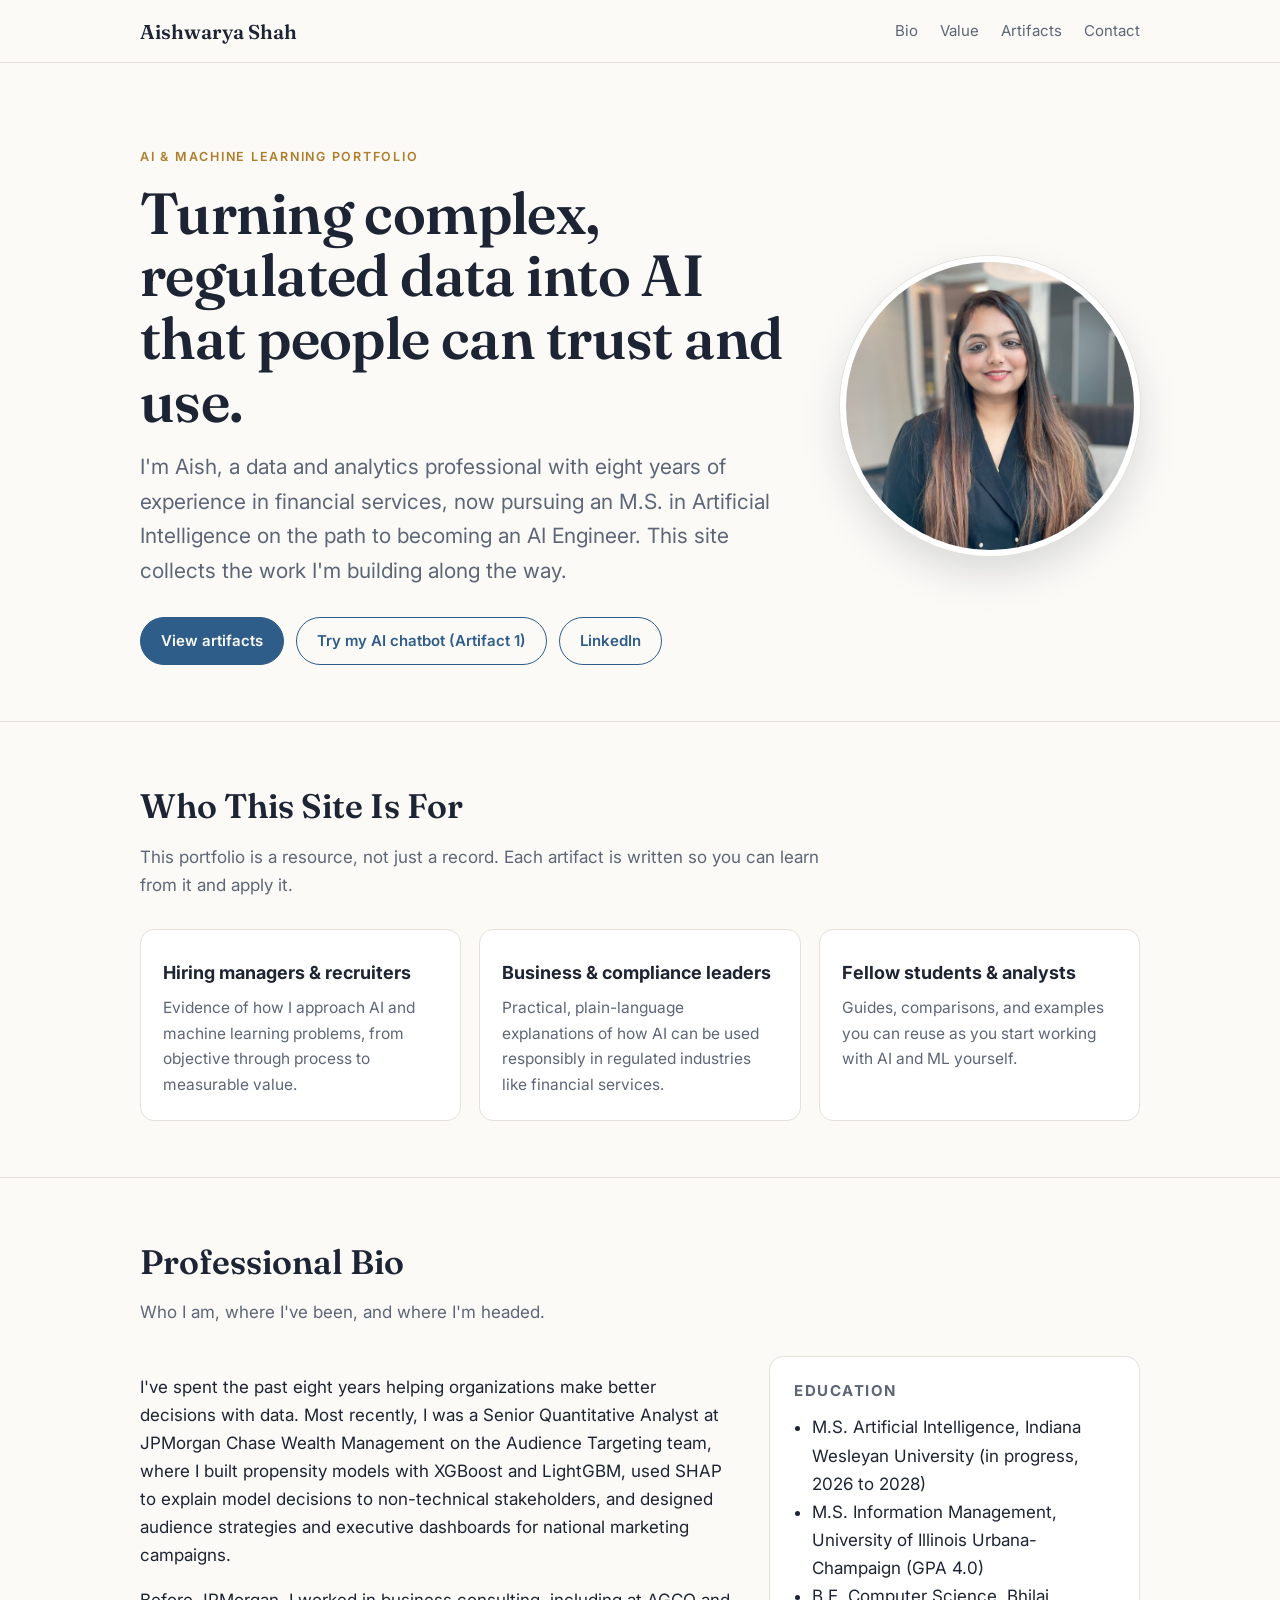
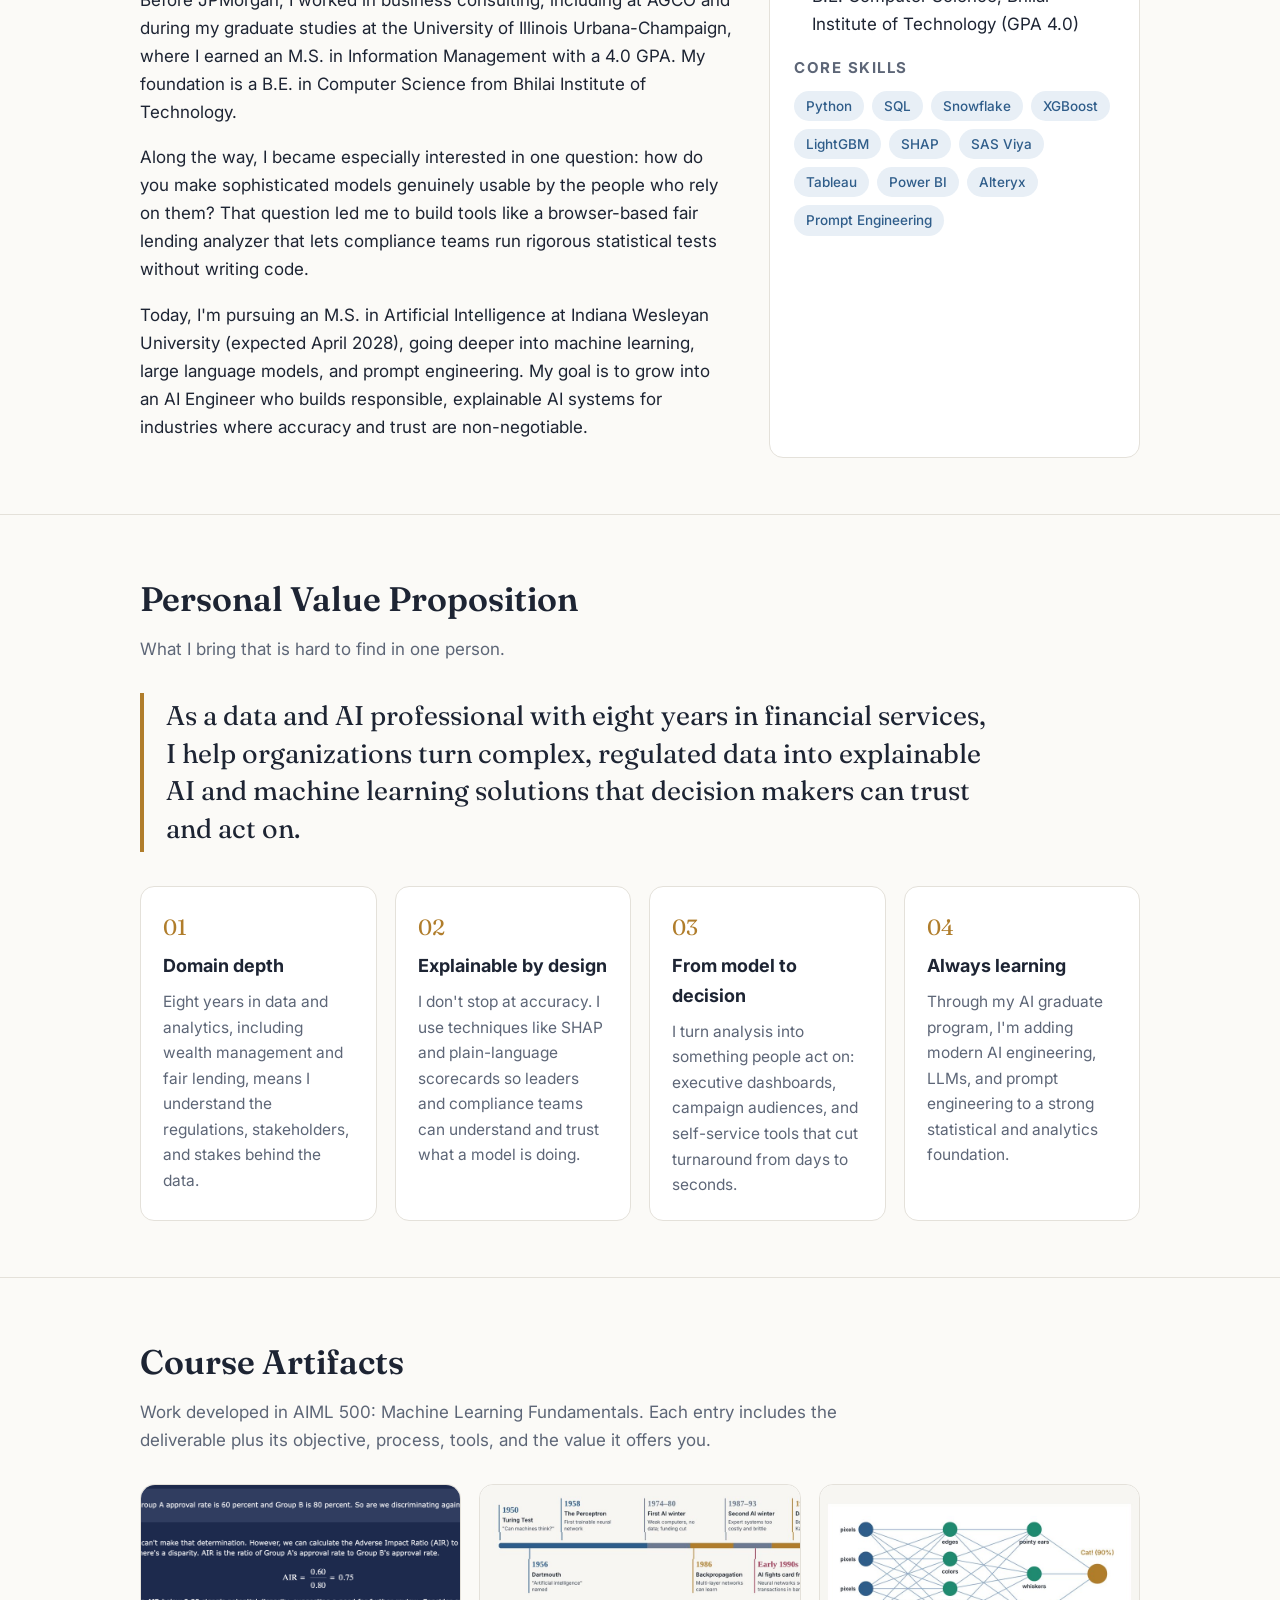
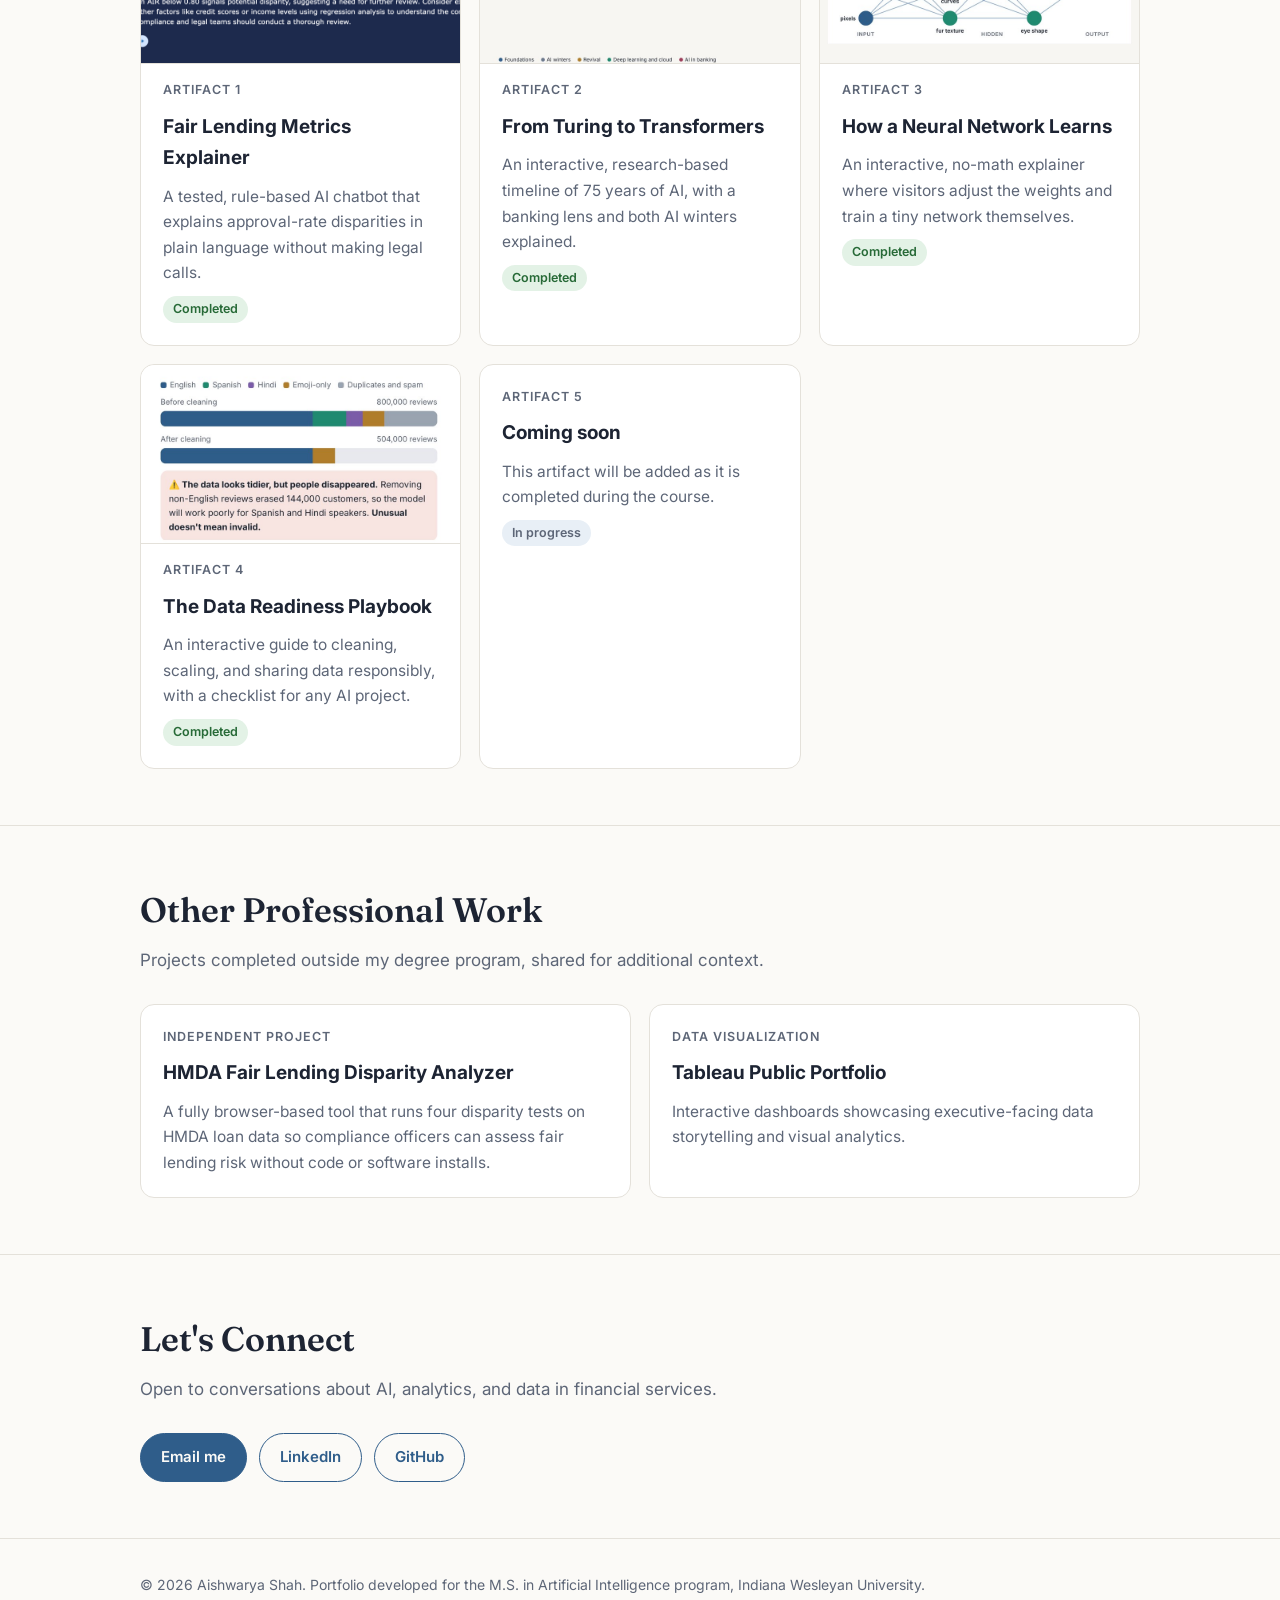
==== commit b20d7660: "Publish Artifact 4: interactive Data Readiness Playbook Co-Authored-By: Claude Opus 5.5 <noreply@ant" ====
--- a/index.html
+++ b/index.html
@@ -154,10 +154,11 @@
           <span class="status done">Completed</span>
         </a>
         <a class="card" href="artifacts/artifact-4.html">
+          <img class="thumb" src="artifacts/assets/artifact-4-thumb.jpg" alt="">
           <span class="tag">Artifact 4</span>
-          <h3>Coming soon</h3>
-          <p>This artifact will be added as it is completed during the course.</p>
-          <span class="status soon">In progress</span>
+          <h3>The Data Readiness Playbook</h3>
+          <p>An interactive guide to cleaning, scaling, and sharing data responsibly, with a checklist for any AI project.</p>
+          <span class="status done">Completed</span>
         </a>
         <a class="card" href="artifacts/artifact-5.html">
           <span class="tag">Artifact 5</span>
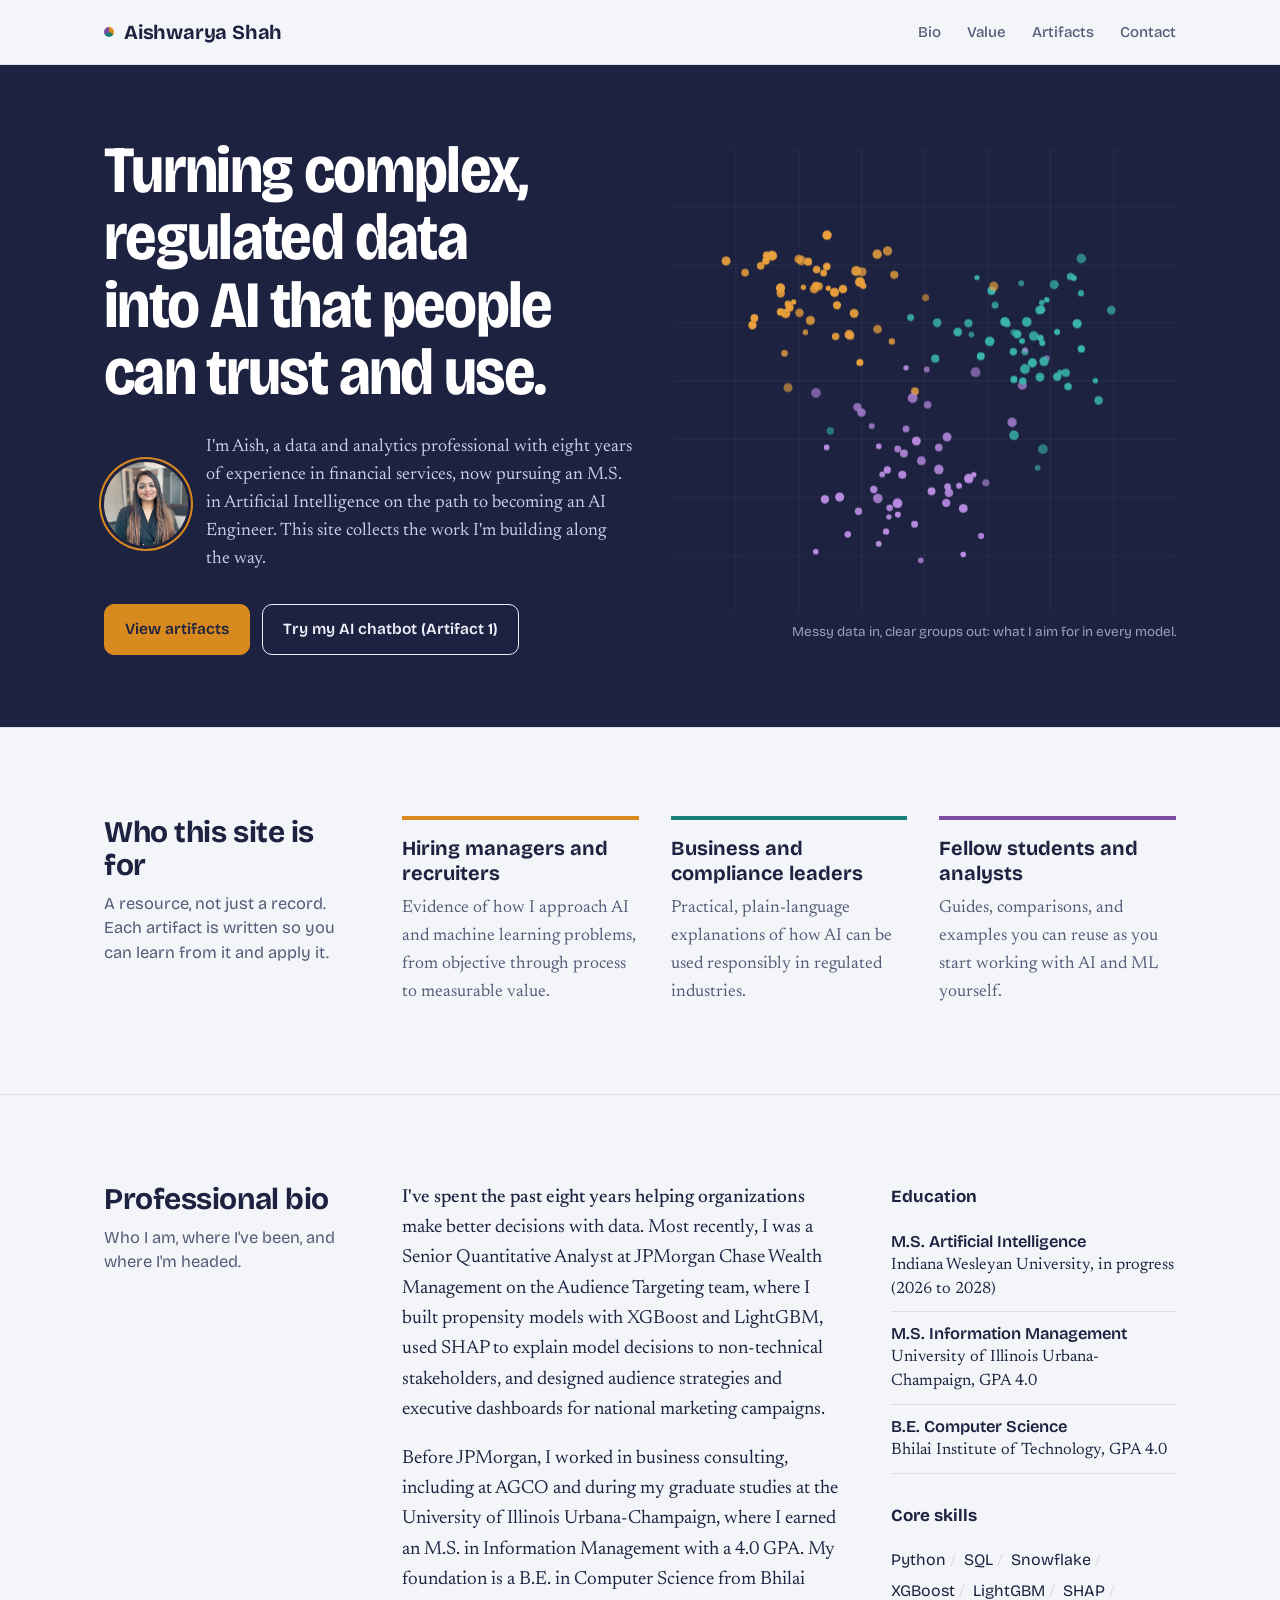
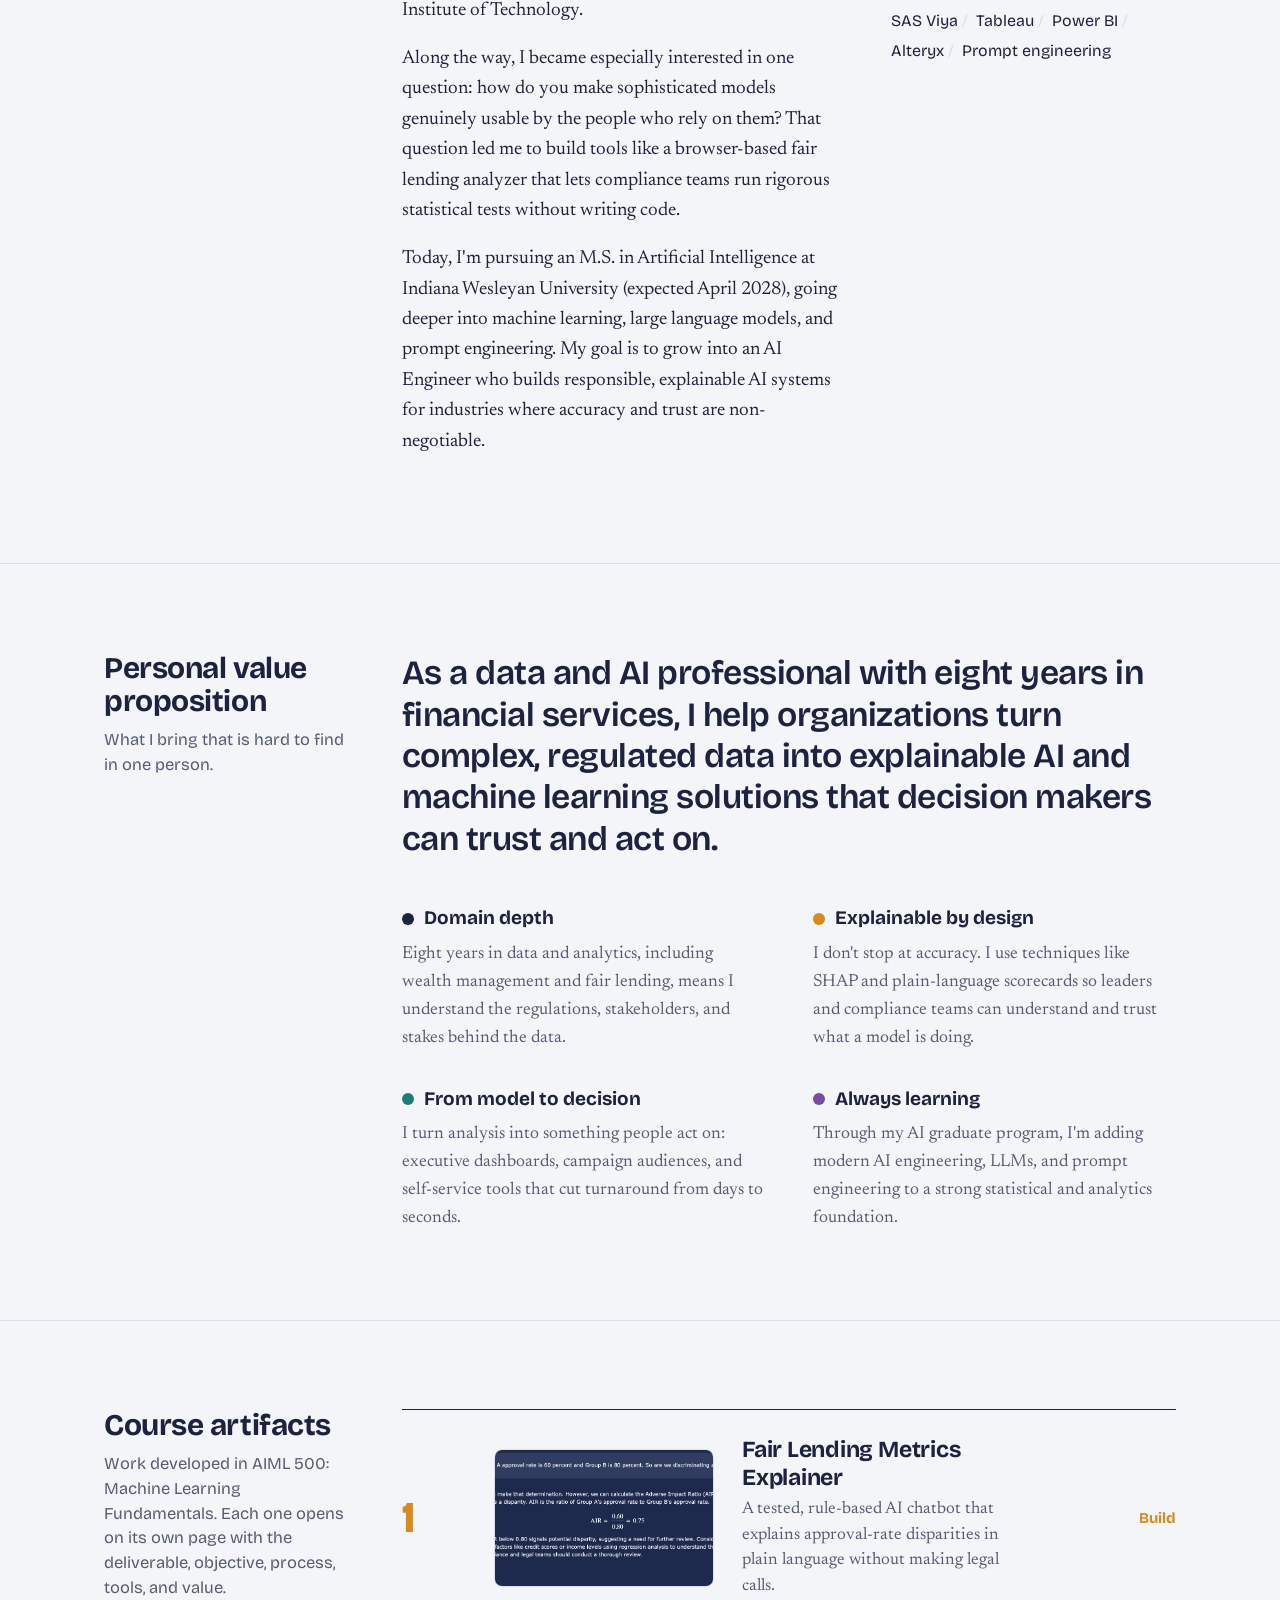
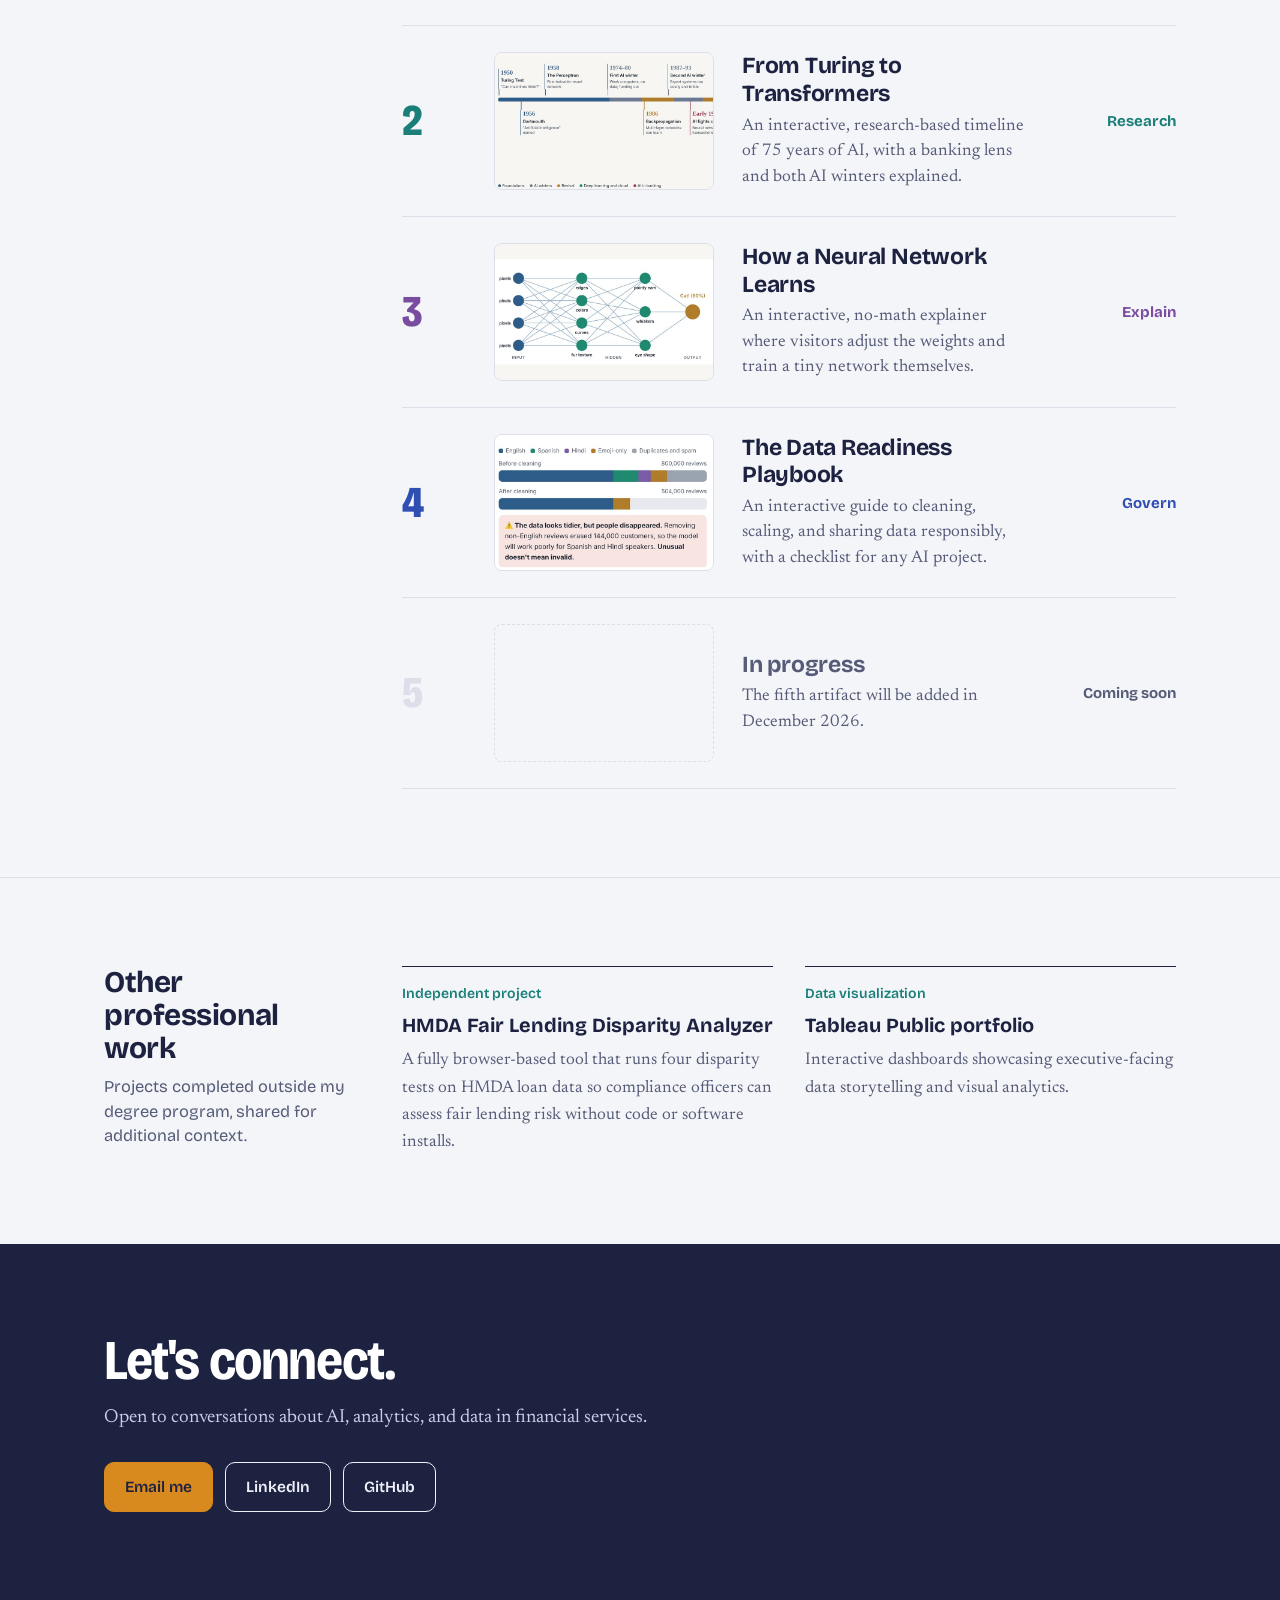
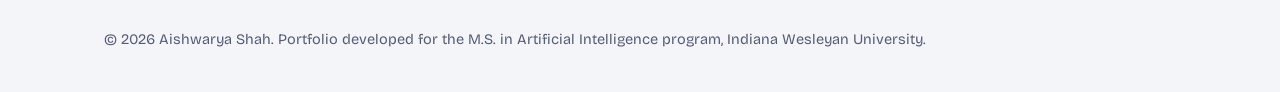
==== commit 8ffe03ef: "Redesign portfolio: indigo hero with data-cluster animation, new type system, artifact index Co-Auth" ====
--- a/index.html
+++ b/index.html
@@ -7,7 +7,7 @@
   <meta name="description" content="Professional AI and machine learning portfolio of Aishwarya (Aish) Shah, M.S. in Artificial Intelligence candidate at Indiana Wesleyan University.">
   <link rel="preconnect" href="https://fonts.googleapis.com">
   <link rel="preconnect" href="https://fonts.gstatic.com" crossorigin>
-  <link href="https://fonts.googleapis.com/css2?family=Fraunces:opsz,wght@9..144,500;9..144,600&family=Inter:wght@400;500;600&display=swap" rel="stylesheet">
+  <link href="https://fonts.googleapis.com/css2?family=Bricolage+Grotesque:opsz,wdth,wght@12..96,75..100,400..800&family=Newsreader:ital,opsz,wght@0,6..72,400..600;1,6..72,400&display=swap" rel="stylesheet">
   <link rel="stylesheet" href="style.css">
 </head>
 <body>
@@ -15,7 +15,7 @@
 <header class="nav">
   <div class="wrap">
     <a class="brand" href="#top">Aishwarya Shah</a>
-    <nav class="nav-links">
+    <nav class="nav-links" aria-label="Sections">
       <a href="#bio">Bio</a>
       <a href="#value">Value</a>
       <a href="#artifacts">Artifacts</a>
@@ -25,38 +25,50 @@
 </header>
 
 <main id="top">
-  <div class="wrap hero">
-   <div class="hero-grid">
-   <div>
-    <p class="eyebrow">AI &amp; Machine Learning Portfolio</p>
-    <h1>Turning complex, regulated data into AI that people can trust and use.</h1>
-    <p class="lede">I'm Aish, a data and analytics professional with eight years of experience in financial services, now pursuing an M.S. in Artificial Intelligence on the path to becoming an AI Engineer. This site collects the work I'm building along the way.</p>
-    <div class="btn-row">
-      <a class="btn primary" href="#artifacts">View artifacts</a>
-      <a class="btn ghost" href="https://mizou.com/preview-bot?ID=164703" target="_blank" rel="noopener">Try my AI chatbot (Artifact 1)</a>
-      <a class="btn ghost" href="https://www.linkedin.com/in/aish-shah" target="_blank" rel="noopener">LinkedIn</a>
-    </div>
-   </div>
-   <img class="headshot" src="images/headshot.jpg" alt="Portrait of Aishwarya Shah" width="320" height="320">
-   </div>
+  <!-- HERO: scattered data points settle into three clusters -->
+  <div class="hero-band">
+    <div class="wrap">
+      <div>
+        <h1>Turning complex, regulated data into AI that people can trust and use.</h1>
+        <div class="byline">
+          <img src="images/headshot.jpg" alt="Portrait of Aishwarya Shah" width="84" height="84">
+          <p>I'm Aish, a data and analytics professional with eight years of experience in financial services, now pursuing an M.S. in Artificial Intelligence on the path to becoming an AI Engineer. This site collects the work I'm building along the way.</p>
+        </div>
+        <div class="btn-row">
+          <a class="btn primary" href="#artifacts">View artifacts</a>
+          <a class="btn ghost" href="https://mizou.com/preview-bot?ID=164703" target="_blank" rel="noopener">Try my AI chatbot (Artifact 1)</a>
+        </div>
+      </div>
+      <figure style="margin:0">
+        <div class="clusters" id="clusters" role="img" aria-label="An animation of scattered data points settling into three groups labeled Explainable, Actionable, and Responsible">
+          <canvas></canvas>
+          <span class="cl-label" style="color:#e9a03c">Explainable</span>
+          <span class="cl-label" style="color:#39b5ac">Actionable</span>
+          <span class="cl-label" style="color:#b88be0">Responsible</span>
+        </div>
+        <figcaption class="cluster-caption">Messy data in, clear groups out: what I aim for in every model.</figcaption>
+      </figure>
+    </div>
   </div>
 
   <!-- WHO THIS SITE IS FOR -->
-  <section id="audience">
-    <div class="wrap">
-      <h2>Who This Site Is For</h2>
-      <p class="section-intro">This portfolio is a resource, not just a record. Each artifact is written so you can learn from it and apply it.</p>
-      <div class="pillars">
-        <div class="pillar">
-          <h3>Hiring managers &amp; recruiters</h3>
+  <section class="block" id="audience">
+    <div class="wrap">
+      <div class="rail">
+        <h2>Who this site is for</h2>
+        <p>A resource, not just a record. Each artifact is written so you can learn from it and apply it.</p>
+      </div>
+      <div class="audience">
+        <div style="--c:var(--saffron)">
+          <h3>Hiring managers and recruiters</h3>
           <p>Evidence of how I approach AI and machine learning problems, from objective through process to measurable value.</p>
         </div>
-        <div class="pillar">
-          <h3>Business &amp; compliance leaders</h3>
-          <p>Practical, plain-language explanations of how AI can be used responsibly in regulated industries like financial services.</p>
-        </div>
-        <div class="pillar">
-          <h3>Fellow students &amp; analysts</h3>
+        <div style="--c:var(--teal)">
+          <h3>Business and compliance leaders</h3>
+          <p>Practical, plain-language explanations of how AI can be used responsibly in regulated industries.</p>
+        </div>
+        <div style="--c:var(--plum)">
+          <h3>Fellow students and analysts</h3>
           <p>Guides, comparisons, and examples you can reuse as you start working with AI and ML yourself.</p>
         </div>
       </div>
@@ -64,10 +76,12 @@
   </section>
 
   <!-- PROFESSIONAL BIO -->
-  <section id="bio">
-    <div class="wrap">
-      <h2>Professional Bio</h2>
-      <p class="section-intro">Who I am, where I've been, and where I'm headed.</p>
+  <section class="block" id="bio">
+    <div class="wrap">
+      <div class="rail">
+        <h2>Professional bio</h2>
+        <p>Who I am, where I've been, and where I'm headed.</p>
+      </div>
       <div class="bio-grid">
         <div>
           <p>I've spent the past eight years helping organizations make better decisions with data. Most recently, I was a Senior Quantitative Analyst at JPMorgan Chase Wealth Management on the Audience Targeting team, where I built propensity models with XGBoost and LightGBM, used SHAP to explain model decisions to non-technical stakeholders, and designed audience strategies and executive dashboards for national marketing campaigns.</p>
@@ -78,123 +92,117 @@
         <aside class="facts">
           <h3>Education</h3>
           <ul>
-            <li>M.S. Artificial Intelligence, Indiana Wesleyan University (in progress, 2026 to 2028)</li>
-            <li>M.S. Information Management, University of Illinois Urbana-Champaign (GPA 4.0)</li>
-            <li>B.E. Computer Science, Bhilai Institute of Technology (GPA 4.0)</li>
+            <li><b>M.S. Artificial Intelligence</b>Indiana Wesleyan University, in progress (2026 to 2028)</li>
+            <li><b>M.S. Information Management</b>University of Illinois Urbana-Champaign, GPA 4.0</li>
+            <li><b>B.E. Computer Science</b>Bhilai Institute of Technology, GPA 4.0</li>
           </ul>
-          <h3>Core Skills</h3>
-          <div class="chips">
-            <span class="chip">Python</span><span class="chip">SQL</span><span class="chip">Snowflake</span>
-            <span class="chip">XGBoost</span><span class="chip">LightGBM</span><span class="chip">SHAP</span>
-            <span class="chip">SAS Viya</span><span class="chip">Tableau</span><span class="chip">Power BI</span>
-            <span class="chip">Alteryx</span><span class="chip">Prompt Engineering</span>
-          </div>
+          <h3>Core skills</h3>
+          <p class="skills"><span>Python</span> <span>SQL</span> <span>Snowflake</span> <span>XGBoost</span> <span>LightGBM</span> <span>SHAP</span> <span>SAS Viya</span> <span>Tableau</span> <span>Power BI</span> <span>Alteryx</span> <span>Prompt engineering</span></p>
         </aside>
       </div>
     </div>
   </section>
 
   <!-- PERSONAL VALUE PROPOSITION -->
-  <section id="value">
-    <div class="wrap">
-      <h2>Personal Value Proposition</h2>
-      <p class="section-intro">What I bring that is hard to find in one person.</p>
-      <p class="vp-statement">As a data and AI professional with eight years in financial services, I help organizations turn complex, regulated data into explainable AI and machine learning solutions that decision makers can trust and act on.</p>
-      <div class="pillars">
-        <div class="pillar">
-          <div class="num">01</div>
-          <h3>Domain depth</h3>
-          <p>Eight years in data and analytics, including wealth management and fair lending, means I understand the regulations, stakeholders, and stakes behind the data.</p>
-        </div>
-        <div class="pillar">
-          <div class="num">02</div>
-          <h3>Explainable by design</h3>
-          <p>I don't stop at accuracy. I use techniques like SHAP and plain-language scorecards so leaders and compliance teams can understand and trust what a model is doing.</p>
-        </div>
-        <div class="pillar">
-          <div class="num">03</div>
-          <h3>From model to decision</h3>
-          <p>I turn analysis into something people act on: executive dashboards, campaign audiences, and self-service tools that cut turnaround from days to seconds.</p>
-        </div>
-        <div class="pillar">
-          <div class="num">04</div>
-          <h3>Always learning</h3>
-          <p>Through my AI graduate program, I'm adding modern AI engineering, LLMs, and prompt engineering to a strong statistical and analytics foundation.</p>
+  <section class="block" id="value">
+    <div class="wrap">
+      <div class="rail">
+        <h2>Personal value proposition</h2>
+        <p>What I bring that is hard to find in one person.</p>
+      </div>
+      <div>
+        <p class="vp-statement">As a data and AI professional with eight years in financial services, I help organizations turn complex, regulated data into explainable AI and machine learning solutions that decision makers can trust and act on.</p>
+        <div class="strengths">
+          <div style="--c:var(--ink)">
+            <h3>Domain depth</h3>
+            <p>Eight years in data and analytics, including wealth management and fair lending, means I understand the regulations, stakeholders, and stakes behind the data.</p>
+          </div>
+          <div style="--c:var(--saffron)">
+            <h3>Explainable by design</h3>
+            <p>I don't stop at accuracy. I use techniques like SHAP and plain-language scorecards so leaders and compliance teams can understand and trust what a model is doing.</p>
+          </div>
+          <div style="--c:var(--teal)">
+            <h3>From model to decision</h3>
+            <p>I turn analysis into something people act on: executive dashboards, campaign audiences, and self-service tools that cut turnaround from days to seconds.</p>
+          </div>
+          <div style="--c:var(--plum)">
+            <h3>Always learning</h3>
+            <p>Through my AI graduate program, I'm adding modern AI engineering, LLMs, and prompt engineering to a strong statistical and analytics foundation.</p>
+          </div>
         </div>
       </div>
     </div>
   </section>
 
   <!-- ARTIFACTS -->
-  <section id="artifacts">
-    <div class="wrap">
-      <h2>Course Artifacts</h2>
-      <p class="section-intro">Work developed in AIML 500: Machine Learning Fundamentals. Each entry includes the deliverable plus its objective, process, tools, and the value it offers you.</p>
-      <div class="artifact-grid">
-        <!-- To publish an artifact: add <img class="thumb" src="artifacts/assets/artifact-N-thumb.png" alt=""> as the card's first line, update title + summary, change "soon" to "done" and the label to "Completed". -->
-        <a class="card" href="artifacts/artifact-1.html">
-          <img class="thumb" src="artifacts/assets/artifact-1-thumb.png" alt="">
-          <span class="tag">Artifact 1</span>
-          <h3>Fair Lending Metrics Explainer</h3>
-          <p>A tested, rule-based AI chatbot that explains approval-rate disparities in plain language without making legal calls.</p>
-          <span class="status done">Completed</span>
-        </a>
-        <a class="card" href="artifacts/artifact-2.html">
-          <img class="thumb" src="artifacts/assets/artifact-2-thumb.jpg" alt="">
-          <span class="tag">Artifact 2</span>
-          <h3>From Turing to Transformers</h3>
-          <p>An interactive, research-based timeline of 75 years of AI, with a banking lens and both AI winters explained.</p>
-          <span class="status done">Completed</span>
-        </a>
-        <a class="card" href="artifacts/artifact-3.html">
-          <img class="thumb" src="artifacts/assets/artifact-3-thumb.jpg" alt="">
-          <span class="tag">Artifact 3</span>
-          <h3>How a Neural Network Learns</h3>
-          <p>An interactive, no-math explainer where visitors adjust the weights and train a tiny network themselves.</p>
-          <span class="status done">Completed</span>
-        </a>
-        <a class="card" href="artifacts/artifact-4.html">
-          <img class="thumb" src="artifacts/assets/artifact-4-thumb.jpg" alt="">
-          <span class="tag">Artifact 4</span>
-          <h3>The Data Readiness Playbook</h3>
-          <p>An interactive guide to cleaning, scaling, and sharing data responsibly, with a checklist for any AI project.</p>
-          <span class="status done">Completed</span>
-        </a>
-        <a class="card" href="artifacts/artifact-5.html">
-          <span class="tag">Artifact 5</span>
-          <h3>Coming soon</h3>
-          <p>This artifact will be added as it is completed during the course.</p>
-          <span class="status soon">In progress</span>
-        </a>
-      </div>
+  <section class="block" id="artifacts">
+    <div class="wrap">
+      <div class="rail">
+        <h2>Course artifacts</h2>
+        <p>Work developed in AIML 500: Machine Learning Fundamentals. Each one opens on its own page with the deliverable, objective, process, tools, and value.</p>
+      </div>
+      <ol class="index">
+        <li style="--c:var(--saffron)"><a class="row" href="artifacts/artifact-1.html">
+          <span class="n">1</span>
+          <img src="artifacts/assets/artifact-1-thumb.png" alt="">
+          <div><h3>Fair Lending Metrics Explainer</h3><p>A tested, rule-based AI chatbot that explains approval-rate disparities in plain language without making legal calls.</p></div>
+          <span class="skill">Build</span>
+        </a></li>
+        <li style="--c:var(--teal)"><a class="row" href="artifacts/artifact-2.html">
+          <span class="n">2</span>
+          <img src="artifacts/assets/artifact-2-thumb.jpg" alt="">
+          <div><h3>From Turing to Transformers</h3><p>An interactive, research-based timeline of 75 years of AI, with a banking lens and both AI winters explained.</p></div>
+          <span class="skill">Research</span>
+        </a></li>
+        <li style="--c:var(--plum)"><a class="row" href="artifacts/artifact-3.html">
+          <span class="n">3</span>
+          <img src="artifacts/assets/artifact-3-thumb.jpg" alt="">
+          <div><h3>How a Neural Network Learns</h3><p>An interactive, no-math explainer where visitors adjust the weights and train a tiny network themselves.</p></div>
+          <span class="skill">Explain</span>
+        </a></li>
+        <li style="--c:var(--accent)"><a class="row" href="artifacts/artifact-4.html">
+          <span class="n">4</span>
+          <img src="artifacts/assets/artifact-4-thumb.jpg" alt="">
+          <div><h3>The Data Readiness Playbook</h3><p>An interactive guide to cleaning, scaling, and sharing data responsibly, with a checklist for any AI project.</p></div>
+          <span class="skill">Govern</span>
+        </a></li>
+        <li style="--c:var(--line)"><div class="row pending">
+          <span class="n">5</span>
+          <span class="ph" aria-hidden="true"></span>
+          <div><h3 style="color:var(--muted)">In progress</h3><p>The fifth artifact will be added in December 2026.</p></div>
+          <span class="skill" style="color:var(--muted)">Coming soon</span>
+        </div></li>
+      </ol>
     </div>
   </section>
 
   <!-- OTHER WORK (outside the program; does not count toward the required artifacts) -->
-  <section id="other">
-    <div class="wrap">
-      <h2>Other Professional Work</h2>
-      <p class="section-intro">Projects completed outside my degree program, shared for additional context.</p>
-      <div class="artifact-grid">
-        <a class="card" href="https://aishshah-arch.github.io/fair-lending-analyzer.html" target="_blank" rel="noopener">
-          <span class="tag">Independent project</span>
+  <section class="block" id="other">
+    <div class="wrap">
+      <div class="rail">
+        <h2>Other professional work</h2>
+        <p>Projects completed outside my degree program, shared for additional context.</p>
+      </div>
+      <div class="other">
+        <a href="https://aishshah-arch.github.io/fair-lending-analyzer.html" target="_blank" rel="noopener">
+          <small>Independent project</small>
           <h3>HMDA Fair Lending Disparity Analyzer</h3>
           <p>A fully browser-based tool that runs four disparity tests on HMDA loan data so compliance officers can assess fair lending risk without code or software installs.</p>
         </a>
-        <a class="card" href="https://public.tableau.com/app/profile/aish.shah" target="_blank" rel="noopener">
-          <span class="tag">Data visualization</span>
-          <h3>Tableau Public Portfolio</h3>
+        <a href="https://public.tableau.com/app/profile/aish.shah" target="_blank" rel="noopener">
+          <small>Data visualization</small>
+          <h3>Tableau Public portfolio</h3>
           <p>Interactive dashboards showcasing executive-facing data storytelling and visual analytics.</p>
         </a>
       </div>
     </div>
   </section>
 
-  <section id="contact">
-    <div class="wrap">
-      <h2>Let's Connect</h2>
-      <p class="section-intro">Open to conversations about AI, analytics, and data in financial services.</p>
-      <div class="contact-row">
+  <section class="contact-band" id="contact">
+    <div class="wrap">
+      <h2>Let's connect.</h2>
+      <p>Open to conversations about AI, analytics, and data in financial services.</p>
+      <div class="btn-row">
         <a class="btn primary" href="mailto:aish.shah.as@gmail.com">Email me</a>
         <a class="btn ghost" href="https://www.linkedin.com/in/aish-shah" target="_blank" rel="noopener">LinkedIn</a>
         <a class="btn ghost" href="https://github.com/aishshah-arch" target="_blank" rel="noopener">GitHub</a>
@@ -207,5 +215,44 @@
   <div class="wrap">&copy; 2026 Aishwarya Shah. Portfolio developed for the M.S. in Artificial Intelligence program, Indiana Wesleyan University.</div>
 </footer>
 
+<script>
+// Hero: ~150 scattered points settle into three clusters, once.
+(function(){
+  const box=document.getElementById('clusters'); if(!box) return;
+  const cv=box.querySelector('canvas'), ctx=cv.getContext('2d');
+  const labels=[...box.querySelectorAll('.cl-label')];
+  const cols=['#e9a03c','#39b5ac','#b88be0'];
+  const centers=[[.27,.30],[.73,.40],[.45,.76]];
+  let seed=7; const rnd=()=>{seed=(seed*16807)%2147483647;return seed/2147483647};
+  const gauss=()=>{let u=0,v=0;while(!u)u=rnd();while(!v)v=rnd();return Math.sqrt(-2*Math.log(u))*Math.cos(2*Math.PI*v)};
+  const pts=[];
+  for(let i=0;i<156;i++){const k=i%3,c=centers[k];
+    pts.push({k,sx:.04+rnd()*.92,sy:.04+rnd()*.92,tx:c[0]+gauss()*.075,ty:c[1]+gauss()*.065,r:2.6+rnd()*2.4,d:rnd()*.35});}
+  const reduce=window.matchMedia('(prefers-reduced-motion: reduce)').matches;
+  let W=0,H=0,dpr=1;
+  function size(){const r=box.getBoundingClientRect();dpr=window.devicePixelRatio||1;W=r.width;H=r.height;cv.width=W*dpr;cv.height=H*dpr;ctx.setTransform(dpr,0,0,dpr,0,0);
+    labels.forEach((l,i)=>{l.style.left=(centers[i][0]*100)+'%';l.style.top=((centers[i][1]-.15)*100)+'%'});}
+  const ease=t=>t<.5?4*t*t*t:1-Math.pow(-2*t+2,3)/2;
+  function draw(p){ctx.clearRect(0,0,W,H);
+    // faint grid
+    ctx.strokeStyle='rgba(255,255,255,.05)';ctx.lineWidth=1;
+    for(let x=0;x<=W;x+=W/8){ctx.beginPath();ctx.moveTo(x,0);ctx.lineTo(x,H);ctx.stroke()}
+    for(let y=0;y<=H;y+=H/8){ctx.beginPath();ctx.moveTo(0,y);ctx.lineTo(W,y);ctx.stroke()}
+    pts.forEach(q=>{const t=ease(Math.min(1,Math.max(0,(p-q.d)/(1-.35))));
+      const x=(q.sx+(q.tx-q.sx)*t)*W,y=(q.sy+(q.ty-q.sy)*t)*H;
+      ctx.globalAlpha=.55+.45*t;
+      ctx.fillStyle=t<.02?'#8b91b8':cols[q.k];
+      if(t>.02&&t<1){ctx.fillStyle=cols[q.k];ctx.globalAlpha=.35+.65*t}
+      ctx.beginPath();ctx.arc(x,y,q.r,0,7);ctx.fill();});
+    ctx.globalAlpha=1;}
+  size();
+  if(reduce){draw(1);box.classList.add('settled');}
+  else{draw(0);const start=performance.now()+500,dur=2600;
+    function tick(now){const p=Math.min(1,Math.max(0,(now-start)/dur));draw(p);
+      if(p<1)requestAnimationFrame(tick);else box.classList.add('settled');}
+    requestAnimationFrame(tick);}
+  let last=reduce?1:0;window.addEventListener('resize',()=>{size();draw(box.classList.contains('settled')?1:last)});
+})();
+</script>
 </body>
 </html>
--- a/style.css
+++ b/style.css
@@ -1,179 +1,219 @@
+/* Aishwarya Shah portfolio: "messy data, clear decisions"
+   Indigo ink, cool mist paper, three cluster colors carried through the site. */
 :root {
-  --bg: #fbfaf7;
+  --ink: #1d2240;
+  --ink-2: #2b3157;
+  --paper: #f4f5f9;
   --surface: #ffffff;
-  --ink: #1d2433;
-  --muted: #5d6677;
-  --line: #e4e1da;
-  --accent: #2f5d8a;
-  --accent-soft: #e8eff6;
-  --gold: #b07d2b;
-  --radius: 14px;
-  --max: 1040px;
-}
-@media (prefers-color-scheme: dark) {
-  :root {
-    --bg: #12161d;
-    --surface: #1a2029;
-    --ink: #e8ebf0;
-    --muted: #a3acba;
-    --line: #2b3340;
-    --accent: #7fb0e0;
-    --accent-soft: #1f2c3b;
-    --gold: #d9a94f;
-  }
+  --muted: #565c78;
+  --line: #dcdfea;
+  --saffron: #d98a1f;
+  --teal: #1b7f79;
+  --plum: #7a4c9f;
+  --accent: #2f4fb3;
+  --display: "Bricolage Grotesque", "Avenir Next", system-ui, sans-serif;
+  --text: "Newsreader", Georgia, serif;
+  --ui: "Bricolage Grotesque", system-ui, sans-serif;
+  --max: 1120px;
 }
 * { box-sizing: border-box; }
 html { scroll-behavior: smooth; }
+@media (prefers-reduced-motion: reduce) { html { scroll-behavior: auto; } }
 body {
-  margin: 0;
-  background: var(--bg);
-  color: var(--ink);
-  font-family: "Inter", system-ui, -apple-system, "Segoe UI", sans-serif;
-  font-size: 17px;
-  line-height: 1.65;
-}
-a { color: var(--accent); }
-.wrap { max-width: var(--max); margin: 0 auto; padding: 0 20px; }
-
-/* Nav */
+  margin: 0; background: var(--paper); color: var(--ink);
+  font-family: var(--text); font-size: 19px; line-height: 1.6;
+  font-optical-sizing: auto; -webkit-font-smoothing: antialiased;
+}
+a { color: var(--accent); text-underline-offset: 3px; }
+a:focus-visible, button:focus-visible { outline: 3px solid var(--saffron); outline-offset: 3px; border-radius: 4px; }
+img { max-width: 100%; }
+.wrap { max-width: var(--max); margin: 0 auto; padding: 0 24px; }
+h1, h2, h3 { font-family: var(--display); color: var(--ink); }
+
+/* ---------- Nav ---------- */
 header.nav {
-  position: sticky; top: 0; z-index: 10;
-  background: color-mix(in srgb, var(--bg) 90%, transparent);
-  backdrop-filter: blur(8px);
-  border-bottom: 1px solid var(--line);
-}
-header.nav .wrap { display: flex; align-items: center; justify-content: space-between; height: 62px; gap: 16px; }
-.brand { font-family: "Fraunces", Georgia, serif; font-weight: 600; font-size: 20px; color: var(--ink); text-decoration: none; }
-.nav-links { display: flex; gap: 22px; flex-wrap: wrap; }
-.nav-links a { color: var(--muted); text-decoration: none; font-size: 15px; }
-.nav-links a:hover { color: var(--accent); }
-
-/* Hero */
-.hero { padding-top: 84px; padding-bottom: 56px; }
-.eyebrow { text-transform: uppercase; letter-spacing: .14em; font-size: 12.5px; font-weight: 600; color: var(--gold); margin: 0 0 14px; }
-.hero h1 {
-  font-family: "Fraunces", Georgia, serif; font-weight: 600;
-  font-size: clamp(36px, 6vw, 58px); line-height: 1.08; margin: 0 0 18px; letter-spacing: -.01em;
-}
-.hero p.lede { font-size: clamp(18px, 2.2vw, 21px); color: var(--muted); max-width: 720px; margin: 0 0 28px; }
+  position: sticky; top: 0; z-index: 20;
+  background: color-mix(in srgb, var(--paper) 88%, transparent);
+  backdrop-filter: blur(10px); border-bottom: 1px solid var(--line);
+}
+header.nav .wrap { display: flex; align-items: center; justify-content: space-between; height: 64px; gap: 16px; }
+.brand { font-family: var(--display); font-weight: 700; font-size: 20px; color: var(--ink); text-decoration: none; letter-spacing: -.01em; }
+.brand::before { content: ""; display: inline-block; width: 10px; height: 10px; border-radius: 50%; margin-right: 10px; vertical-align: 2px;
+  background: conic-gradient(var(--saffron) 0 33%, var(--teal) 0 66%, var(--plum) 0); }
+.nav-links { display: flex; gap: 26px; flex-wrap: wrap; font-family: var(--ui); }
+.nav-links a { color: var(--muted); text-decoration: none; font-size: 15px; font-weight: 500; }
+.nav-links a:hover { color: var(--ink); }
+
+/* ---------- Buttons ---------- */
 .btn-row { display: flex; gap: 12px; flex-wrap: wrap; }
 .btn {
-  display: inline-block; padding: 11px 20px; border-radius: 999px; text-decoration: none;
-  font-weight: 600; font-size: 15px; border: 1px solid var(--accent);
-}
-.btn.primary { background: var(--accent); color: var(--bg); }
-.btn.ghost { color: var(--accent); }
-
-/* Hero with headshot */
-.hero-grid { display: grid; grid-template-columns: 1fr 300px; gap: 48px; align-items: center; }
-.headshot {
-  width: 300px; height: 300px; object-fit: cover; border-radius: 50%;
-  border: 6px solid var(--surface); box-shadow: 0 0 0 1px var(--line), 0 18px 40px rgba(20,30,50,.14);
-}
-
-/* Artifact card thumbnail */
-.card .thumb { width: calc(100% + 44px); margin: -22px -22px 6px; aspect-ratio: 16 / 9; object-fit: cover; border-radius: var(--radius) var(--radius) 0 0; border-bottom: 1px solid var(--line); }
-
-/* Sections */
-section { padding: 56px 0; border-top: 1px solid var(--line); }
-section h2 { font-family: "Fraunces", Georgia, serif; font-weight: 600; font-size: clamp(26px, 3.5vw, 34px); margin: 0 0 8px; }
-.section-intro { color: var(--muted); margin: 0 0 30px; max-width: 720px; }
-
-.bio-grid { display: grid; grid-template-columns: 1.6fr 1fr; gap: 36px; }
-.facts { background: var(--surface); border: 1px solid var(--line); border-radius: var(--radius); padding: 22px 24px; }
-.facts h3 { margin: 0 0 10px; font-size: 15px; text-transform: uppercase; letter-spacing: .1em; color: var(--muted); }
-.facts ul { margin: 0 0 18px; padding-left: 18px; }
-.facts ul:last-child { margin-bottom: 0; }
-.chips { display: flex; flex-wrap: wrap; gap: 8px; }
-.chip { background: var(--accent-soft); color: var(--accent); border-radius: 999px; padding: 4px 12px; font-size: 13.5px; font-weight: 500; }
-
+  display: inline-flex; align-items: center; gap: 8px; padding: 12px 20px; border-radius: 10px;
+  text-decoration: none; font-family: var(--ui); font-weight: 600; font-size: 15.5px;
+  border: 1.5px solid var(--ink); color: var(--ink); background: transparent;
+  transition: background .15s, color .15s;
+}
+.btn.primary { background: var(--ink); color: var(--paper); }
+.btn.primary:hover { background: var(--ink-2); }
+.btn.ghost:hover { background: var(--surface); }
+
+/* ---------- Home: hero ---------- */
+.hero-band { background: var(--ink); color: #eef0fa; overflow: hidden; }
+.hero-band .wrap { display: grid; grid-template-columns: minmax(0, 1.05fr) minmax(0, 1fr); gap: 40px; align-items: center; padding-top: 72px; padding-bottom: 72px; }
+.hero-band h1 {
+  font-size: clamp(38px, 5.2vw, 66px); line-height: 1.02; letter-spacing: -.025em; font-weight: 700;
+  font-stretch: 88%; font-variation-settings: "wdth" 88; color: #fff; margin: 0 0 28px; max-width: 13ch;
+}
+.byline { display: flex; gap: 18px; align-items: center; margin: 0 0 30px; max-width: 34em; }
+.byline img { width: 84px; height: 84px; flex: none; border-radius: 50%; object-fit: cover; box-shadow: 0 0 0 3px var(--ink), 0 0 0 5px var(--saffron); }
+.byline p { margin: 0; font-size: 18px; color: #c9cde6; line-height: 1.55; }
+.hero-band .btn { border-color: #eef0fa; color: #eef0fa; }
+.hero-band .btn.primary { background: var(--saffron); border-color: var(--saffron); color: var(--ink); }
+.hero-band .btn.primary:hover { background: #e9a03c; }
+.hero-band .btn.ghost:hover { background: var(--ink-2); }
+.clusters { position: relative; width: 100%; aspect-ratio: 1 / .92; }
+.clusters canvas { width: 100%; height: 100%; display: block; }
+.clusters .cl-label {
+  position: absolute; transform: translate(-50%, -50%); font-family: var(--ui); font-weight: 700; font-size: 15px;
+  color: #fff; background: rgba(29,34,64,.82); padding: 5px 12px; border-radius: 999px; border: 1.5px solid currentColor;
+  opacity: 0; transition: opacity .6s ease; white-space: nowrap; pointer-events: none;
+}
+.clusters.settled .cl-label { opacity: 1; }
+.clusters .cl-label span { color: #fff; }
+.cluster-caption { font-family: var(--ui); font-size: 13.5px; color: #9aa0c4; margin: 8px 0 0; text-align: right; }
+
+/* ---------- Home: sections with a title rail ---------- */
+.block { padding: 88px 0; border-top: 1px solid var(--line); }
+.block > .wrap { display: grid; grid-template-columns: 250px minmax(0, 1fr); gap: 48px; }
+.rail h2 { font-size: 30px; line-height: 1.1; letter-spacing: -.015em; margin: 0 0 10px; font-weight: 700; }
+.rail p { margin: 0; color: var(--muted); font-size: 16.5px; line-height: 1.5; font-family: var(--ui); }
+.rail { position: sticky; top: 96px; align-self: start; }
+
+/* Audience */
+.audience { display: grid; grid-template-columns: repeat(3, 1fr); gap: 32px; }
+.audience div { border-top: 4px solid var(--c); padding-top: 16px; }
+.audience h3 { font-size: 20px; margin: 0 0 8px; line-height: 1.25; }
+.audience p { margin: 0; color: var(--muted); font-size: 17.5px; }
+
+/* Bio */
+.bio-grid { display: grid; grid-template-columns: minmax(0, 1.55fr) minmax(0, 1fr); gap: 48px; }
+.bio-grid > div > p { margin: 0 0 18px; max-width: 36em; }
+.bio-grid > div > p:first-child::first-line { font-weight: 500; }
+.facts h3 { font-size: 17px; margin: 0 0 10px; font-weight: 700; }
+.facts ul { list-style: none; padding: 0; margin: 0 0 28px; font-size: 16.5px; line-height: 1.45; }
+.facts li { padding: 10px 0; border-bottom: 1px solid var(--line); }
+.facts li b { display: block; font-family: var(--ui); font-weight: 600; }
+.skills { font-family: var(--ui); font-size: 16px; line-height: 1.9; color: var(--ink); }
+.skills span { white-space: nowrap; }
+.skills span:not(:last-child)::after { content: " /"; color: var(--line); padding-right: 4px; }
+
+/* Value */
 .vp-statement {
-  font-family: "Fraunces", Georgia, serif; font-size: clamp(21px, 2.8vw, 27px); line-height: 1.4;
-  border-left: 4px solid var(--gold); padding: 4px 0 4px 22px; margin: 0 0 34px; max-width: 860px;
-}
-.pillars { display: grid; grid-template-columns: repeat(auto-fit, minmax(220px, 1fr)); gap: 18px; }
-.pillar { background: var(--surface); border: 1px solid var(--line); border-radius: var(--radius); padding: 22px; }
-.pillar .num { font-family: "Fraunces", Georgia, serif; color: var(--gold); font-size: 22px; }
-.pillar h3 { margin: 6px 0 8px; font-size: 18px; }
-.pillar p { margin: 0; color: var(--muted); font-size: 15.5px; }
-
-.artifact-grid { display: grid; grid-template-columns: repeat(auto-fit, minmax(280px, 1fr)); gap: 18px; }
-.card {
-  background: var(--surface); border: 1px solid var(--line); border-radius: var(--radius);
-  padding: 22px; display: flex; flex-direction: column; gap: 10px; text-decoration: none; color: var(--ink);
-  transition: border-color .15s, transform .15s;
-}
-.card:hover { border-color: var(--accent); transform: translateY(-2px); }
-.card .tag { font-size: 12.5px; font-weight: 600; letter-spacing: .08em; text-transform: uppercase; color: var(--muted); }
-.card h3 { margin: 0; font-size: 19px; }
-.card p { margin: 0; color: var(--muted); font-size: 15.5px; }
-.status { align-self: flex-start; font-size: 12.5px; font-weight: 600; padding: 3px 10px; border-radius: 999px; }
-.status.soon { background: var(--accent-soft); color: var(--muted); }
-.status.done { background: #e3f2e6; color: #276a37; }
-@media (prefers-color-scheme: dark) { .status.done { background: #1d3324; color: #8fd3a0; } }
-
-.contact-row { display: flex; flex-wrap: wrap; gap: 12px; }
-
-footer { padding: 34px 0 48px; color: var(--muted); font-size: 14px; border-top: 1px solid var(--line); }
-
-/* Artifact page */
-.artifact-head { padding: 64px 0 28px; }
-.artifact-head h1 { font-family: "Fraunces", Georgia, serif; font-size: clamp(30px, 5vw, 46px); line-height: 1.12; margin: 0 0 12px; }
-.meta { color: var(--muted); font-size: 15px; }
-.artifact-body { display: grid; grid-template-columns: 220px minmax(0, 1fr); gap: 40px; padding-bottom: 60px; }
-.toc { position: sticky; top: 84px; align-self: start; font-size: 14.5px; }
-.toc a { display: block; color: var(--muted); text-decoration: none; padding: 4px 0; }
-.toc a:hover { color: var(--accent); }
-.artifact-body section { padding: 28px 0; border-top: 1px solid var(--line); }
+  font-family: var(--display); font-weight: 600; font-size: clamp(24px, 2.8vw, 34px); line-height: 1.22; letter-spacing: -.015em;
+  margin: 0 0 44px; max-width: 26em; color: var(--ink);
+}
+.strengths { display: grid; grid-template-columns: repeat(2, minmax(0, 1fr)); gap: 32px 48px; }
+.strengths h3 { font-size: 19px; margin: 0 0 6px; display: flex; align-items: center; gap: 10px; }
+.strengths h3::before { content: ""; width: 12px; height: 12px; border-radius: 50%; background: var(--c); flex: none; }
+.strengths p { margin: 0; color: var(--muted); font-size: 17.5px; }
+
+/* Artifact index */
+.index { list-style: none; margin: 0; padding: 0; border-top: 1px solid var(--ink); }
+.index li { border-bottom: 1px solid var(--line); }
+.index a.row, .index div.row {
+  display: grid; grid-template-columns: 64px 220px minmax(0, 1fr) 120px; gap: 28px; align-items: center;
+  padding: 26px 0; text-decoration: none; color: var(--ink);
+}
+.index .n { font-family: var(--display); font-weight: 800; font-size: 44px; line-height: 1; color: var(--c); font-variation-settings: "wdth" 80; }
+.index img { width: 220px; aspect-ratio: 16 / 10; object-fit: cover; object-position: top; border-radius: 8px; border: 1px solid var(--line); display: block; background: var(--surface); }
+.index h3 { font-size: 23px; margin: 0 0 6px; line-height: 1.2; letter-spacing: -.01em; }
+.index p { margin: 0; color: var(--muted); font-size: 17px; line-height: 1.5; }
+.index .skill { font-family: var(--ui); font-weight: 700; font-size: 15px; color: var(--c); text-align: right; }
+.index a.row:hover h3 { text-decoration: underline; text-decoration-thickness: 2px; text-underline-offset: 4px; text-decoration-color: var(--c); }
+.index .pending { color: var(--muted); }
+.index .pending .ph { width: 220px; aspect-ratio: 16 / 10; border-radius: 8px; border: 1.5px dashed var(--line); }
+
+/* Other work */
+.other { display: grid; grid-template-columns: repeat(2, minmax(0, 1fr)); gap: 32px; }
+.other a { text-decoration: none; color: var(--ink); display: block; border-top: 1px solid var(--ink); padding-top: 16px; }
+.other h3 { font-size: 20px; margin: 0 0 6px; }
+.other a:hover h3 { text-decoration: underline; text-underline-offset: 4px; }
+.other p { margin: 0; color: var(--muted); font-size: 17px; }
+.other small { display: block; font-family: var(--ui); font-size: 14px; color: var(--teal); font-weight: 600; margin-bottom: 4px; }
+
+/* Contact band */
+.contact-band { background: var(--ink); color: #eef0fa; padding: 88px 0; }
+.contact-band h2 { color: #fff; font-size: clamp(34px, 4.6vw, 56px); letter-spacing: -.025em; line-height: 1.02; margin: 0 0 14px; font-variation-settings: "wdth" 88; }
+.contact-band p { color: #c9cde6; margin: 0 0 28px; max-width: 32em; }
+.contact-band .btn { border-color: #eef0fa; color: #eef0fa; }
+.contact-band .btn.primary { background: var(--saffron); border-color: var(--saffron); color: var(--ink); }
+.contact-band .btn.ghost:hover { background: var(--ink-2); }
+
+footer { padding: 28px 0 40px; color: var(--muted); font-size: 14.5px; font-family: var(--ui); }
+.contact-band + footer { background: var(--ink); color: #9aa0c4; border-top: 1px solid var(--ink-2); }
+
+/* ---------- Artifact pages ---------- */
+.eyebrow { font-family: var(--ui); font-weight: 700; font-size: 16px; color: var(--saffron); margin: 0 0 12px; }
+.artifact-head { padding: 64px 0 32px; }
+.artifact-head h1 { font-size: clamp(32px, 4.6vw, 52px); line-height: 1.05; letter-spacing: -.02em; margin: 0 0 14px; font-weight: 700; font-variation-settings: "wdth" 90; max-width: 22ch; }
+.meta { color: var(--muted); font-size: 15.5px; font-family: var(--ui); }
+.back { display: inline-block; margin-top: 16px; font-family: var(--ui); font-weight: 600; font-size: 15px; text-decoration: none; }
+.artifact-body { display: grid; grid-template-columns: 210px minmax(0, 1fr); gap: 48px; padding-bottom: 72px; }
+.artifact-body > * { min-width: 0; }
+.toc { position: sticky; top: 88px; align-self: start; font-family: var(--ui); font-size: 14.5px; border-left: 2px solid var(--line); }
+.toc a { display: block; color: var(--muted); text-decoration: none; padding: 5px 0 5px 14px; margin-left: -2px; border-left: 2px solid transparent; }
+.toc a:hover { color: var(--ink); border-left-color: var(--saffron); }
+.artifact-body section { padding: 36px 0; border-top: 1px solid var(--line); }
 .artifact-body section:first-child { border-top: 0; padding-top: 0; }
-.artifact-body h2 { font-size: 24px; }
-.placeholder {
-  background: var(--accent-soft); border: 1px dashed var(--accent); border-radius: 10px;
-  padding: 14px 16px; color: var(--muted); font-size: 15px;
-}
+.artifact-body h2 { font-size: 27px; letter-spacing: -.015em; margin: 0 0 14px; font-weight: 700; }
+.artifact-body h3 { font-size: 19px; margin: 26px 0 10px; }
+.artifact-body p, .artifact-body li { max-width: 40em; }
+.artifact-body ul { padding-left: 22px; }
+.artifact-body li { margin-bottom: 8px; }
+.deliverable { background: var(--surface); border: 1px solid var(--line); border-radius: 12px; padding: 24px; display: grid; gap: 14px; }
+.deliverable img { max-width: 100%; height: auto; border-radius: 8px; border: 1px solid var(--line); display: block; }
+.deliverable .meta { margin: 0; }
+.artifact-body .vp-statement { font-size: clamp(22px, 2.4vw, 28px); margin: 0 0 22px; padding-left: 20px; border-left: 4px solid var(--saffron); }
+.placeholder { background: var(--surface); border: 1.5px dashed var(--line); border-radius: 10px; padding: 14px 16px; color: var(--muted); font-size: 16px; }
 .placeholder strong { color: var(--ink); }
-.deliverable {
-  border: 1px solid var(--line); background: var(--surface); border-radius: var(--radius);
-  padding: 22px; display: grid; gap: 14px;
-}
-.deliverable img { max-width: 100%; border-radius: 10px; border: 1px solid var(--line); }
-.back { display: inline-block; margin-top: 18px; text-decoration: none; font-size: 15px; }
-
-@media (max-width: 760px) {
-  .hero-grid { grid-template-columns: 1fr; gap: 28px; }
-  .headshot { width: 180px; height: 180px; order: -1; }
-  .bio-grid { grid-template-columns: 1fr; }
-  .artifact-body { grid-template-columns: minmax(0, 1fr); }
-  .toc { position: static; display: flex; flex-wrap: wrap; gap: 4px 16px; }
+.table-wrap { overflow-x: auto; margin: 8px 0 18px; }
+.artifact-body table { width: 100%; border-collapse: collapse; font-size: 16px; line-height: 1.5; }
+.artifact-body th, .artifact-body td { text-align: left; vertical-align: top; padding: 12px; border-bottom: 1px solid var(--line); }
+.artifact-body th { font-family: var(--ui); font-size: 14px; color: var(--muted); font-weight: 700; border-bottom: 1.5px solid var(--ink); }
+.pass { color: var(--teal); font-weight: 600; }
+.partial { color: var(--saffron); font-weight: 600; }
+.steps { counter-reset: step; list-style: none; padding: 0; margin: 0; }
+.steps li { counter-increment: step; position: relative; padding: 0 0 16px 44px; }
+.steps li::before { content: counter(step); position: absolute; left: 0; top: 1px; width: 28px; height: 28px; border-radius: 50%; background: var(--ink); color: #fff; font-family: var(--ui); font-weight: 700; font-size: 14px; display: grid; place-items: center; }
+.note { background: var(--surface); border: 1px solid var(--line); border-left: 4px solid var(--teal); border-radius: 8px; padding: 14px 16px; font-size: 16.5px; }
+.flow { display: flex; flex-wrap: wrap; gap: 8px; align-items: center; margin: 14px 0 0; font-family: var(--ui); font-size: 14.5px; }
+.flow span { background: var(--paper); border: 1px solid var(--line); border-radius: 999px; padding: 6px 12px; }
+.flow i { color: var(--muted); font-style: normal; }
+#references p { overflow-wrap: anywhere; padding-left: 2em; text-indent: -2em; font-size: 17px; }
+
+/* ---------- Responsive ---------- */
+@media (max-width: 900px) {
+  .hero-band .wrap { grid-template-columns: 1fr; padding-top: 48px; padding-bottom: 48px; }
+  .clusters { aspect-ratio: 1 / .78; }
+  .block > .wrap { grid-template-columns: 1fr; gap: 24px; }
+  .rail { position: static; }
+  .index a.row, .index div.row { grid-template-columns: 48px 160px minmax(0, 1fr); }
+  .index img, .index .pending .ph { width: 160px; }
+  .index .skill { grid-column: 3; text-align: left; margin-top: -18px; }
+}
+@media (max-width: 640px) {
+  body { font-size: 18px; }
+  .wrap { padding: 0 18px; }
+  .block { padding: 60px 0; }
+  .audience, .strengths, .other, .bio-grid { grid-template-columns: 1fr; gap: 26px; }
+  .index a.row, .index div.row { grid-template-columns: 40px minmax(0, 1fr); gap: 12px 16px; }
+  .index .n { font-size: 34px; }
+  .index .n { grid-row: 1 / span 3; align-self: start; }
+  .index img, .index .pending .ph { width: 100%; }
+  .index .skill { grid-column: 2; margin: 0; text-align: left; }
   .nav-links { gap: 14px; }
   .nav-links a.hide-sm { display: none; }
-}
-
-/* Artifact page tables, steps, and notes */
-.table-wrap { overflow-x: auto; margin: 8px 0 18px; }
-.artifact-body table { width: 100%; border-collapse: collapse; font-size: 15px; }
-.artifact-body th, .artifact-body td { text-align: left; vertical-align: top; padding: 10px 12px; border-bottom: 1px solid var(--line); }
-.artifact-body th { font-size: 13px; text-transform: uppercase; letter-spacing: .08em; color: var(--muted); font-weight: 600; }
-.pass { color: var(--accent); font-weight: 600; }
-.partial { color: var(--gold); font-weight: 600; }
-.steps { counter-reset: step; list-style: none; padding: 0; margin: 0; }
-.steps li { counter-increment: step; position: relative; padding: 0 0 14px 40px; }
-.steps li::before { content: counter(step); position: absolute; left: 0; top: 2px; width: 26px; height: 26px; border-radius: 50%; background: var(--surface); border: 1px solid var(--line); color: var(--gold); font-weight: 600; font-size: 13px; display: grid; place-items: center; }
-.note { background: var(--surface); border: 1px solid var(--line); border-left: 3px solid var(--gold); border-radius: 8px; padding: 14px 16px; font-size: 15px; }
-.flow { display: flex; flex-wrap: wrap; gap: 8px; align-items: center; margin: 16px 0 4px; font-size: 14px; }
-.flow span { background: var(--surface); border: 1px solid var(--line); border-radius: 999px; padding: 6px 12px; }
-.flow i { color: var(--muted); font-style: normal; }
-.artifact-body .deliverable img { max-width: 100%; height: auto; border-radius: 10px; border: 1px solid var(--line); }
-.artifact-body > * { min-width: 0; }
-@media (max-width: 560px) { .artifact-body table { font-size: 14px; } .artifact-body th, .artifact-body td { padding: 8px 6px; } }
-#references p { overflow-wrap: anywhere; padding-left: 2em; text-indent: -2em; }
-
-/* Featured live bot */
-.feature { display: grid; grid-template-columns: 1fr 1.2fr; gap: 28px; align-items: center;
-  background: var(--surface); border: 1px solid var(--line); border-left: 4px solid var(--gold);
-  border-radius: var(--radius); padding: 24px; margin: 0 0 26px; }
-.feature img { width: 100%; border-radius: 10px; border: 1px solid var(--line); display: block; }
-.feature h3 { margin: 0 0 8px; font-size: 22px; }
-.feature p { margin: 0 0 16px; color: var(--muted); }
-.feature .eyebrow { margin: 0 0 6px; }
-@media (max-width: 760px) { .feature { grid-template-columns: 1fr; } }
+  .artifact-body { grid-template-columns: minmax(0, 1fr); }
+  .toc { position: static; display: flex; flex-wrap: wrap; gap: 2px 14px; border-left: 0; }
+  .toc a { padding: 3px 0; border-left: 0; margin: 0; }
+  .artifact-body th, .artifact-body td { padding: 8px 6px; font-size: 15px; }
+}
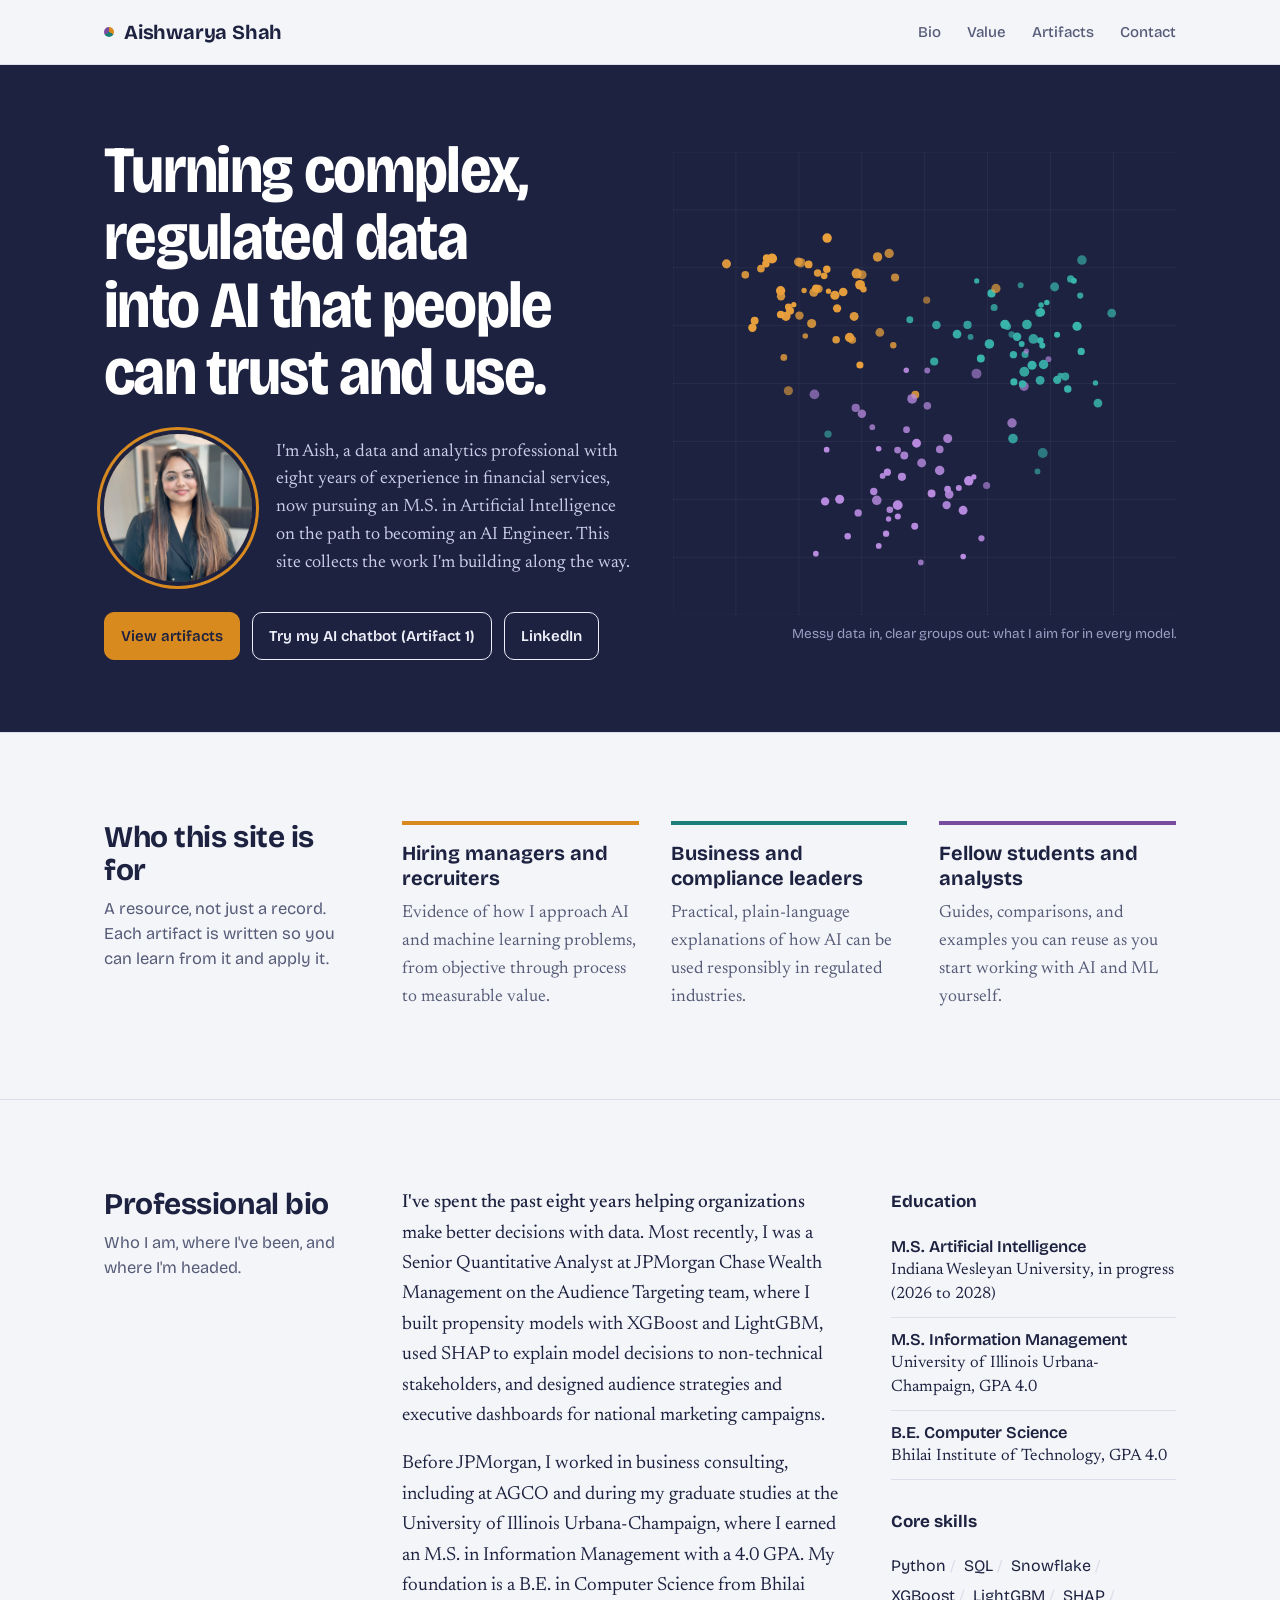
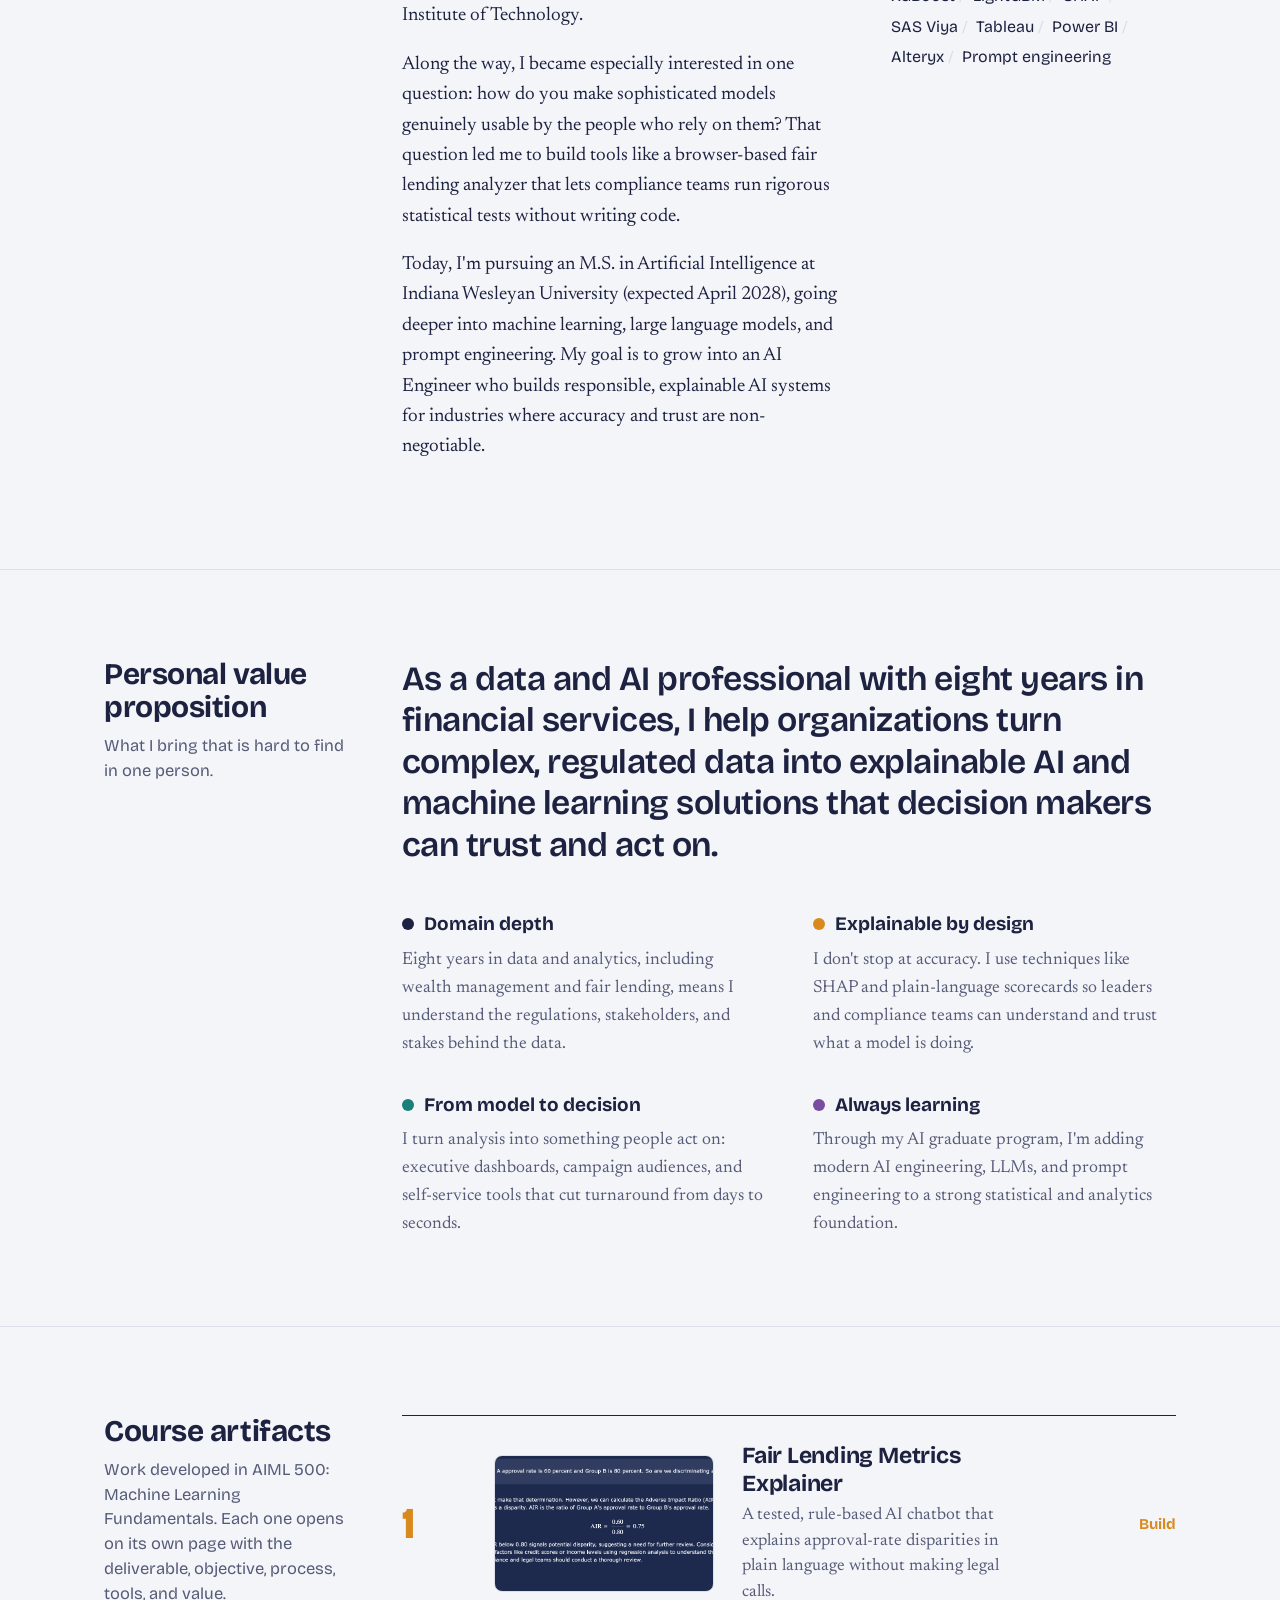
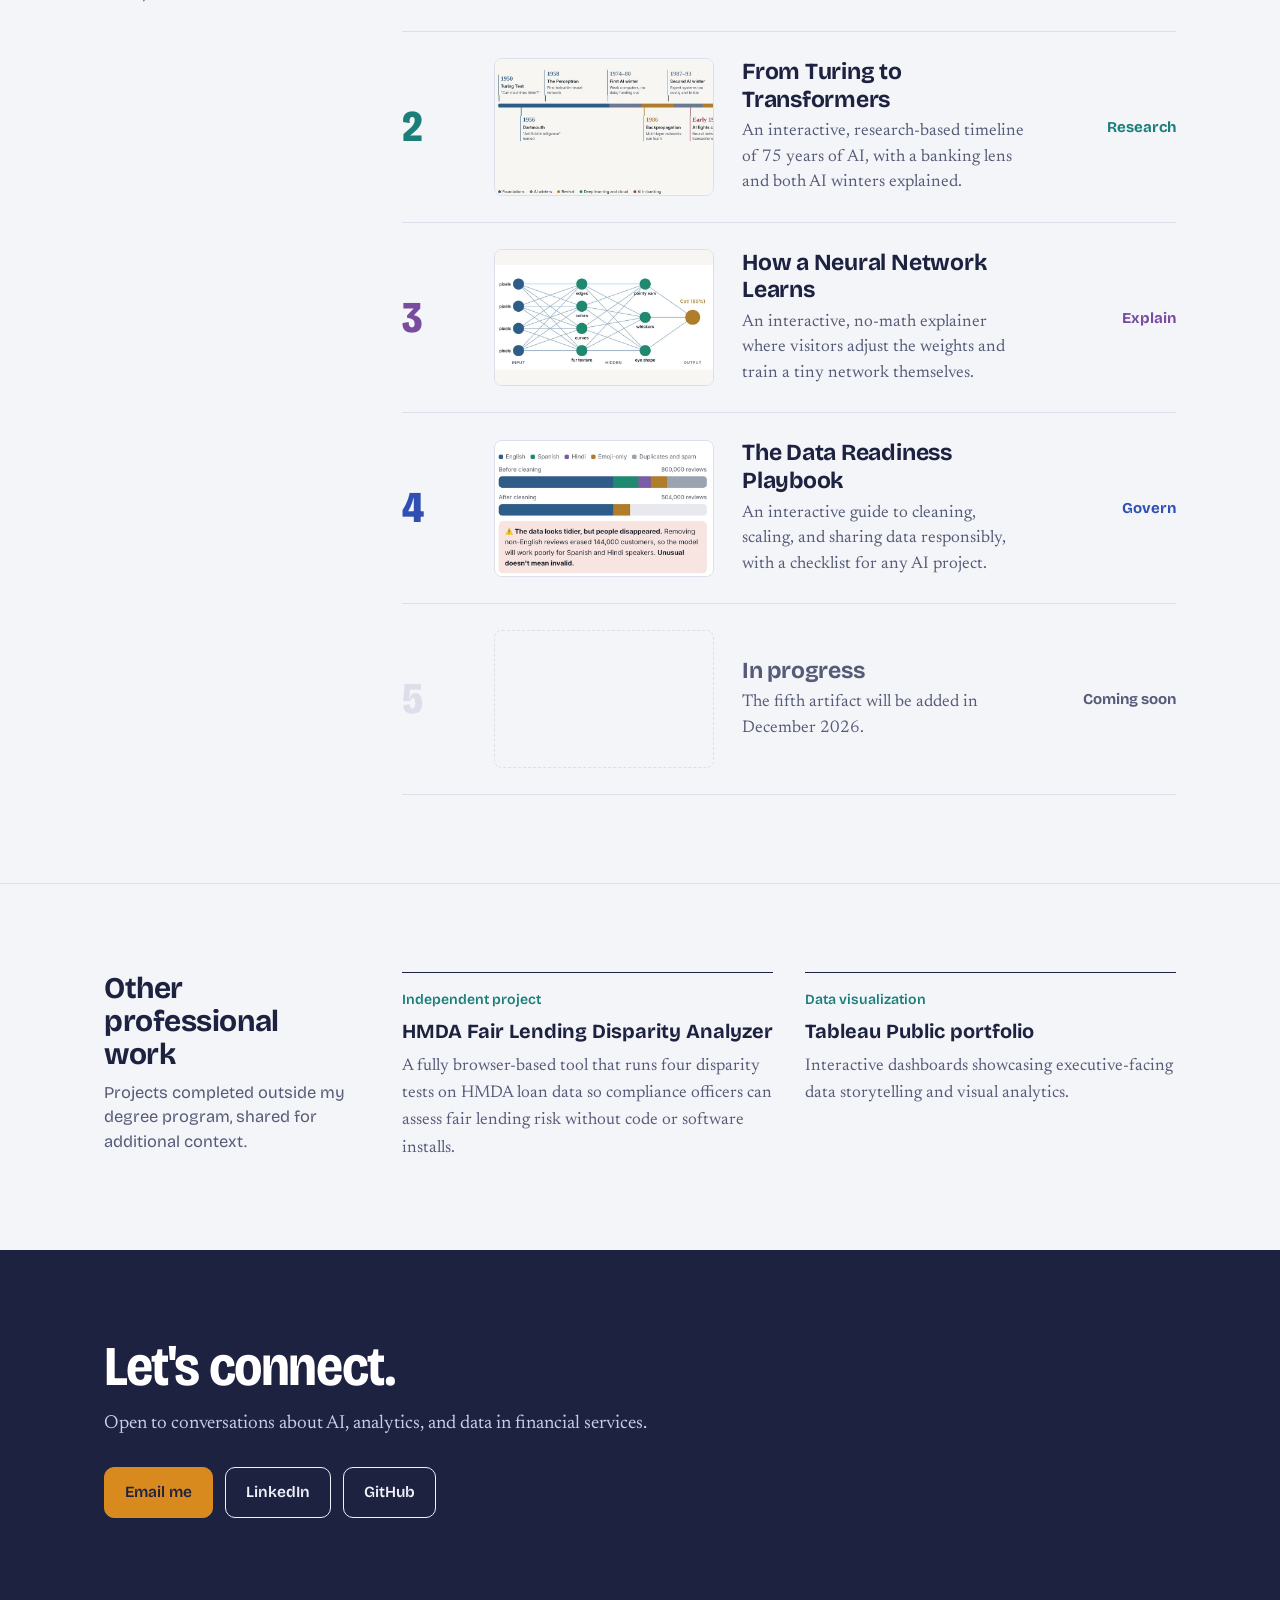
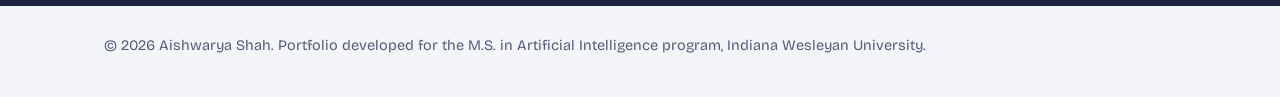
==== commit 2325946b: "Larger profile photo; LinkedIn back in hero Co-Authored-By: Claude Opus 5.5 <noreply@anthropic.com> " ====
--- a/index.html
+++ b/index.html
@@ -31,12 +31,13 @@
       <div>
         <h1>Turning complex, regulated data into AI that people can trust and use.</h1>
         <div class="byline">
-          <img src="images/headshot.jpg" alt="Portrait of Aishwarya Shah" width="84" height="84">
+          <img src="images/headshot.jpg" alt="Portrait of Aishwarya Shah" width="148" height="148">
           <p>I'm Aish, a data and analytics professional with eight years of experience in financial services, now pursuing an M.S. in Artificial Intelligence on the path to becoming an AI Engineer. This site collects the work I'm building along the way.</p>
         </div>
         <div class="btn-row">
           <a class="btn primary" href="#artifacts">View artifacts</a>
           <a class="btn ghost" href="https://mizou.com/preview-bot?ID=164703" target="_blank" rel="noopener">Try my AI chatbot (Artifact 1)</a>
+          <a class="btn ghost" href="https://www.linkedin.com/in/aish-shah" target="_blank" rel="noopener">LinkedIn</a>
         </div>
       </div>
       <figure style="margin:0">
--- a/style.css
+++ b/style.css
@@ -63,10 +63,10 @@
   font-size: clamp(38px, 5.2vw, 66px); line-height: 1.02; letter-spacing: -.025em; font-weight: 700;
   font-stretch: 88%; font-variation-settings: "wdth" 88; color: #fff; margin: 0 0 28px; max-width: 13ch;
 }
-.byline { display: flex; gap: 18px; align-items: center; margin: 0 0 30px; max-width: 34em; }
-.byline img { width: 84px; height: 84px; flex: none; border-radius: 50%; object-fit: cover; box-shadow: 0 0 0 3px var(--ink), 0 0 0 5px var(--saffron); }
+.byline { display: flex; gap: 24px; align-items: center; margin: 0 0 30px; max-width: 36em; }
+.byline img { width: 148px; height: 148px; flex: none; border-radius: 50%; object-fit: cover; box-shadow: 0 0 0 4px var(--ink), 0 0 0 7px var(--saffron); }
 .byline p { margin: 0; font-size: 18px; color: #c9cde6; line-height: 1.55; }
-.hero-band .btn { border-color: #eef0fa; color: #eef0fa; }
+.hero-band .btn { border-color: #eef0fa; color: #eef0fa; padding: 11px 16px; font-size: 15px; }
 .hero-band .btn.primary { background: var(--saffron); border-color: var(--saffron); color: var(--ink); }
 .hero-band .btn.primary:hover { background: #e9a03c; }
 .hero-band .btn.ghost:hover { background: var(--ink-2); }
@@ -202,6 +202,8 @@
 }
 @media (max-width: 640px) {
   body { font-size: 18px; }
+  .byline { flex-direction: column; align-items: flex-start; gap: 16px; }
+  .byline img { width: 132px; height: 132px; }
   .wrap { padding: 0 18px; }
   .block { padding: 60px 0; }
   .audience, .strengths, .other, .bio-grid { grid-template-columns: 1fr; gap: 26px; }
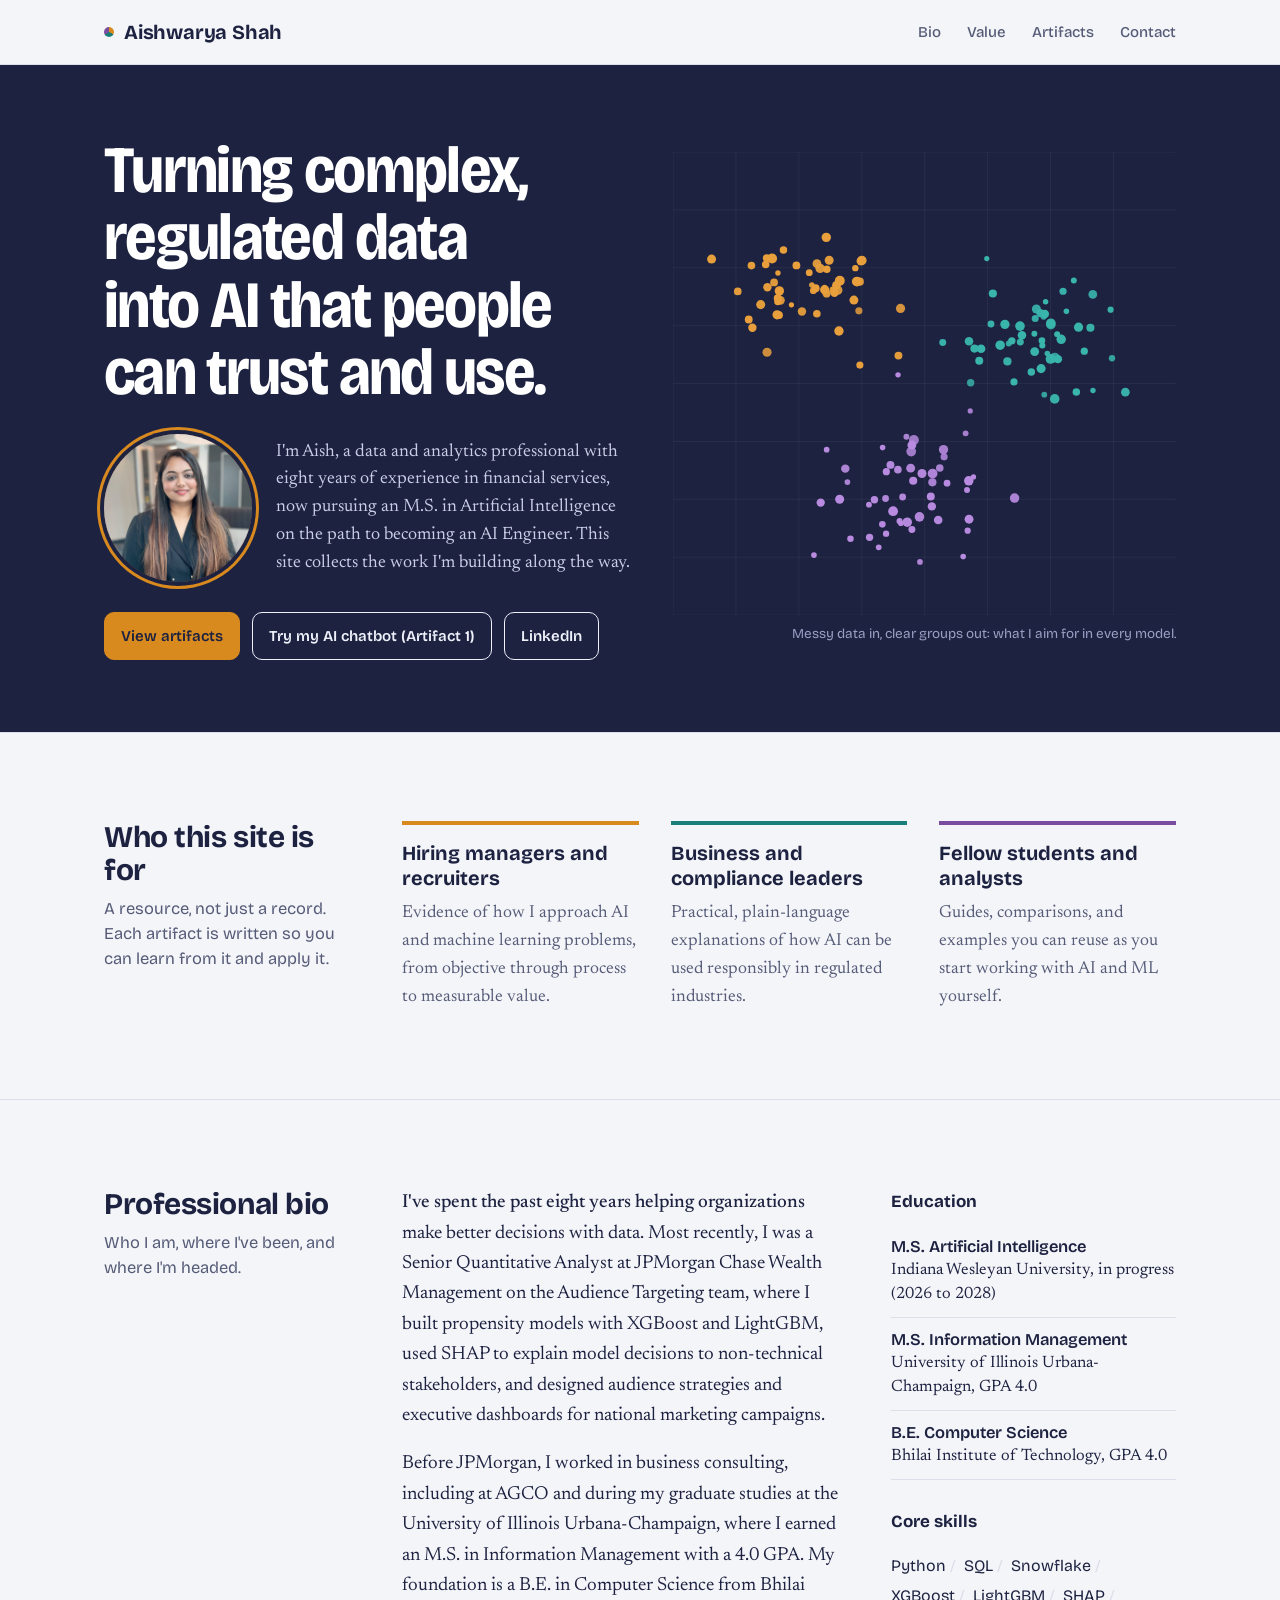
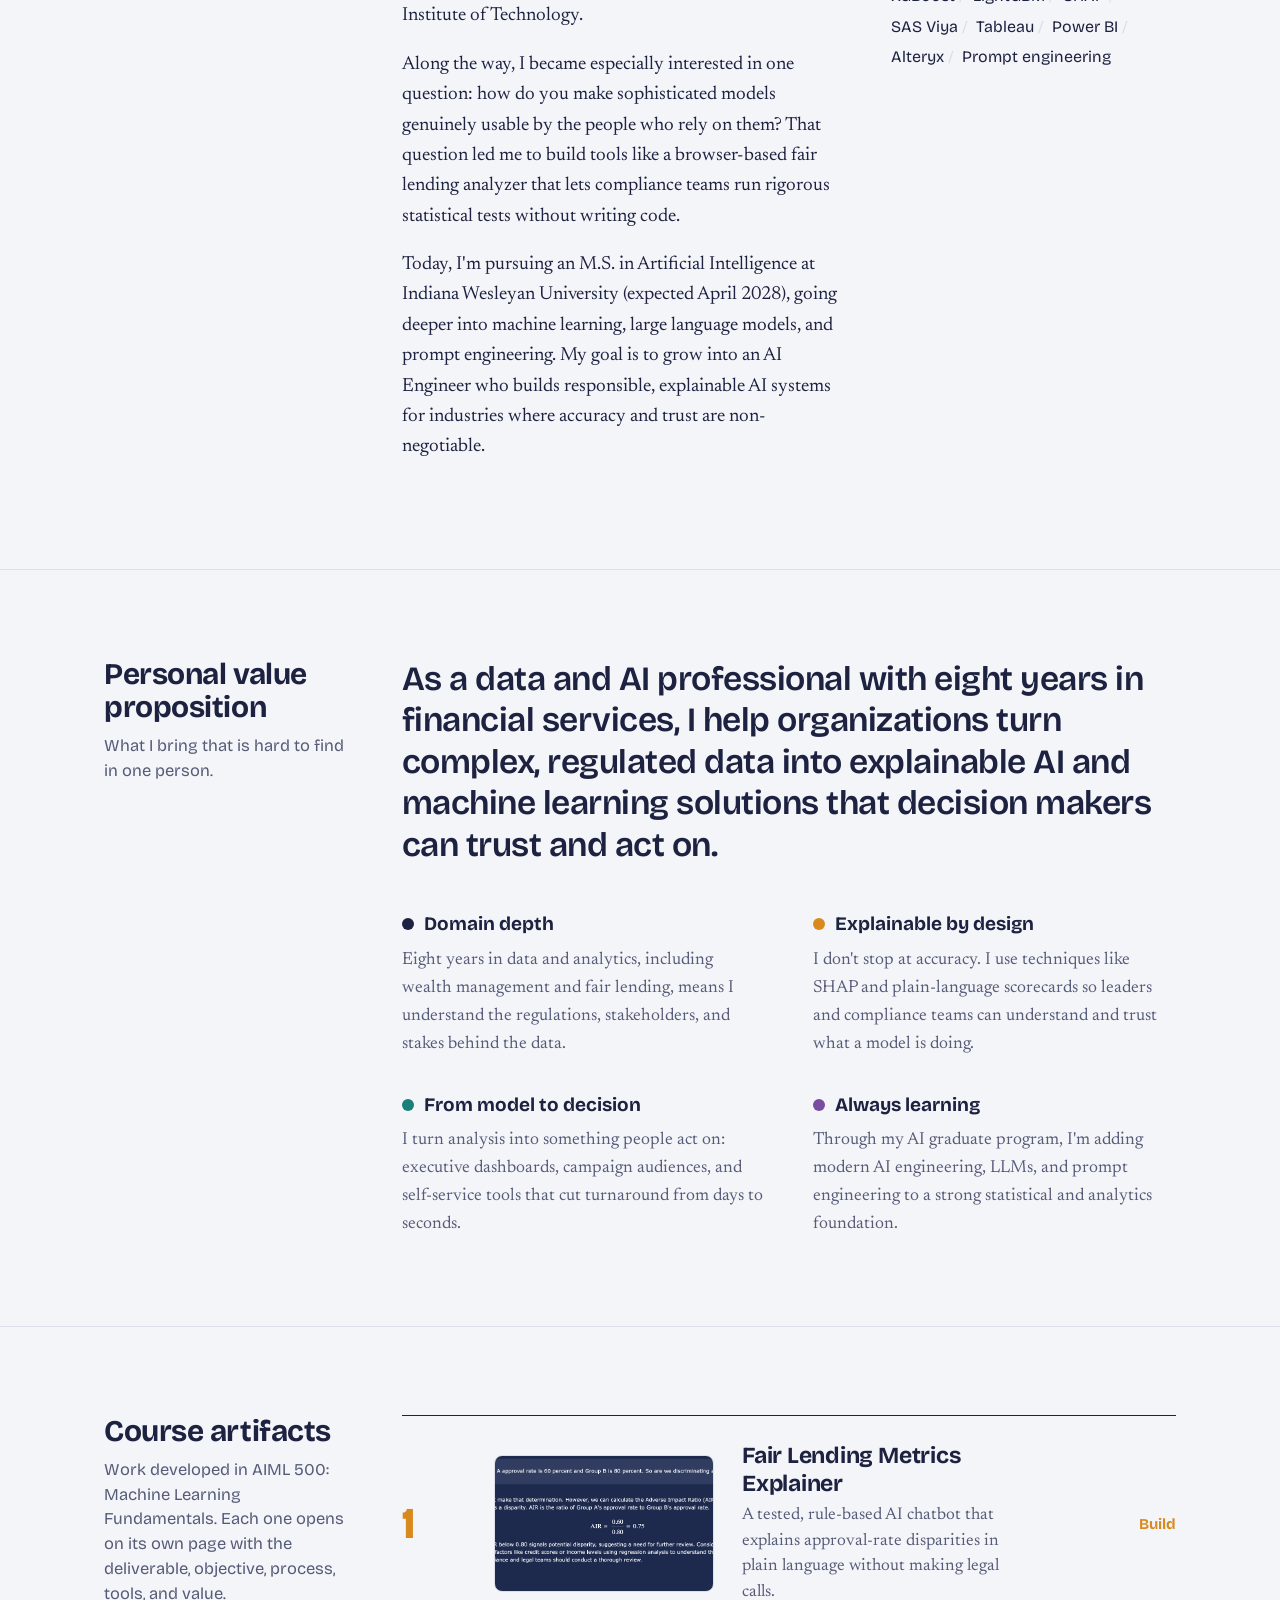
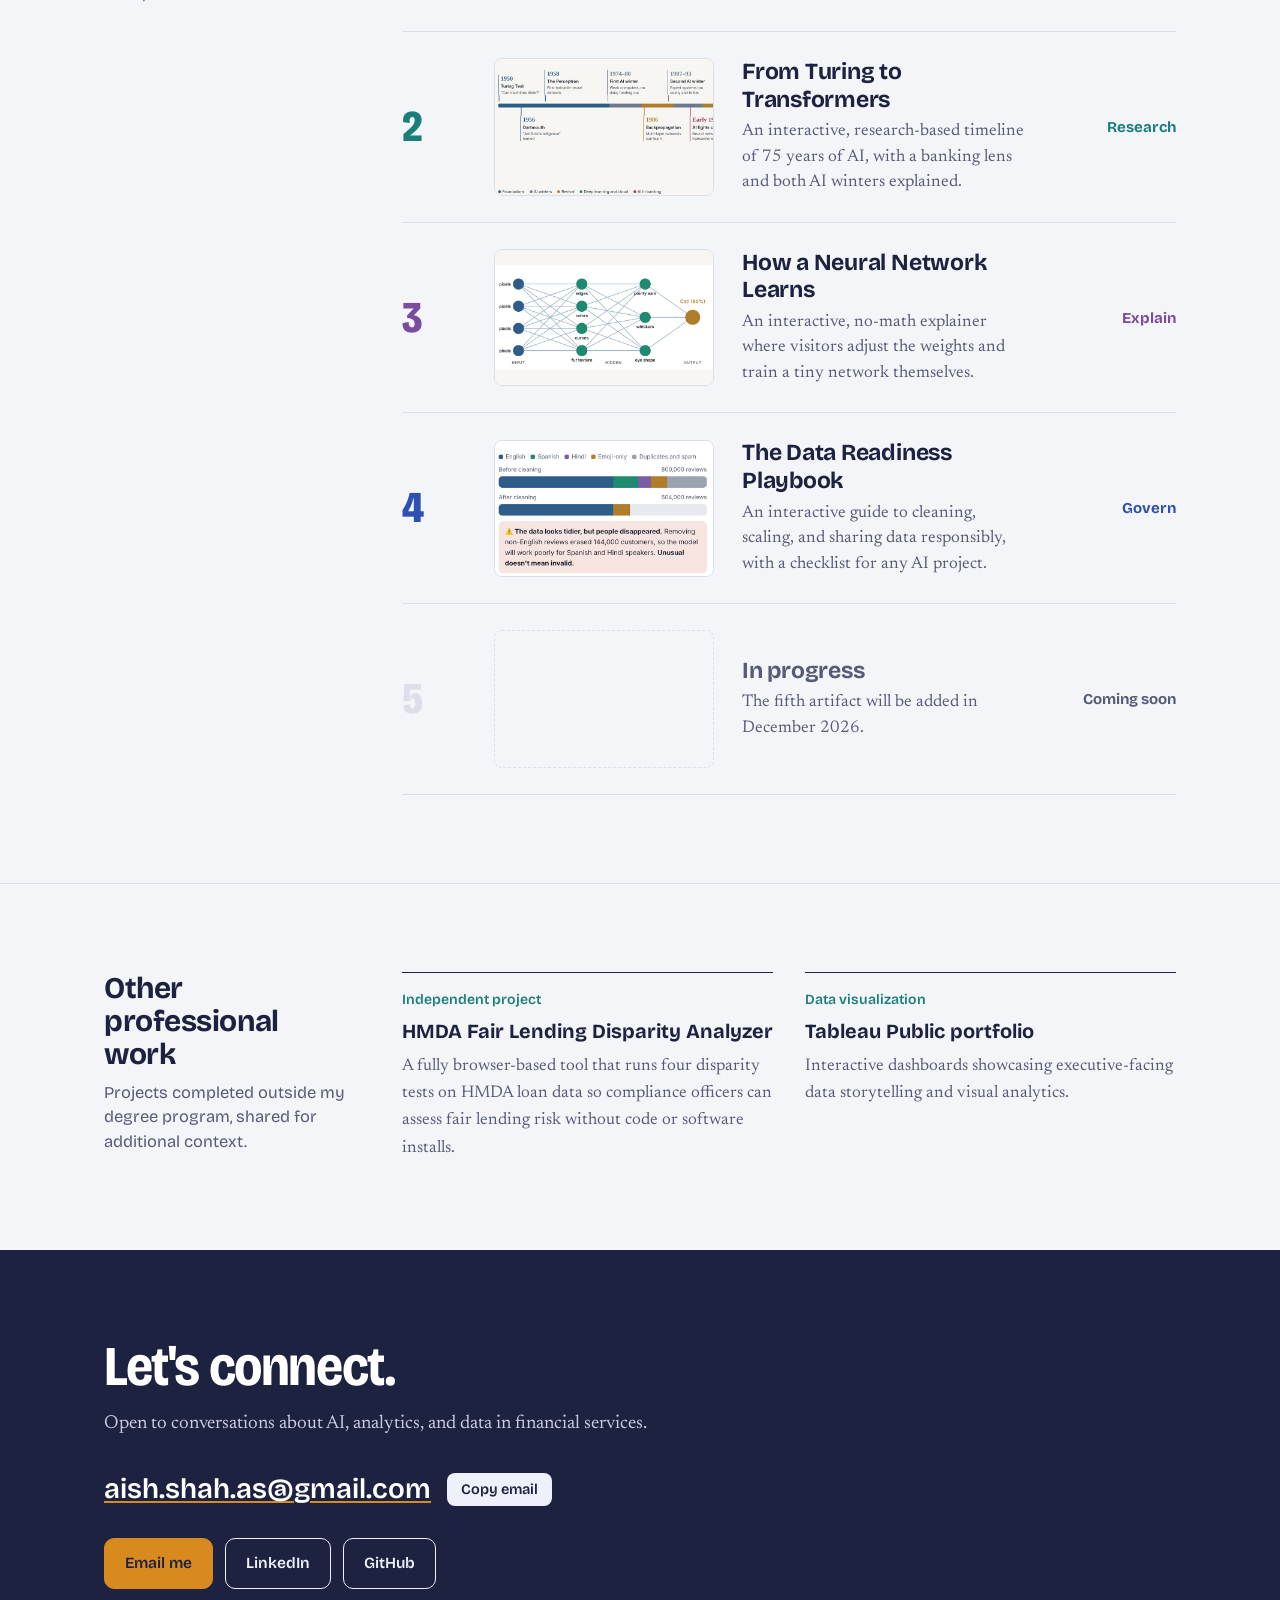
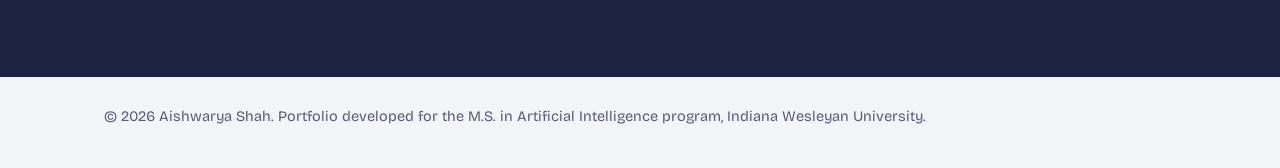
==== commit 6ff8f4b2: "Contact: show email address with a copy button Co-Authored-By: Claude Opus 5.5 <noreply@anthropic.co" ====
--- a/index.html
+++ b/index.html
@@ -203,6 +203,11 @@
     <div class="wrap">
       <h2>Let's connect.</h2>
       <p>Open to conversations about AI, analytics, and data in financial services.</p>
+      <div class="email-line">
+        <a href="mailto:aish.shah.as@gmail.com" id="emailAddr">aish.shah.as@gmail.com</a>
+        <button type="button" class="copy-btn" id="copyEmail">Copy email</button>
+        <span class="copied" id="copied" role="status" aria-live="polite"></span>
+      </div>
       <div class="btn-row">
         <a class="btn primary" href="mailto:aish.shah.as@gmail.com">Email me</a>
         <a class="btn ghost" href="https://www.linkedin.com/in/aish-shah" target="_blank" rel="noopener">LinkedIn</a>
@@ -255,5 +260,17 @@
   let last=reduce?1:0;window.addEventListener('resize',()=>{size();draw(box.classList.contains('settled')?1:last)});
 })();
 </script>
+<script>
+// Copy email: works even when no mail app is set up on the visitor's computer.
+(function(){const b=document.getElementById('copyEmail'),out=document.getElementById('copied');if(!b)return;
+ const addr='aish.shah.as@gmail.com';
+ b.addEventListener('click',async()=>{let ok=false;
+  try{await navigator.clipboard.writeText(addr);ok=true}catch(e){
+   const t=document.createElement('textarea');t.value=addr;document.body.appendChild(t);t.select();
+   try{ok=document.execCommand('copy')}catch(_){}t.remove();}
+  b.textContent=ok?'Copied':'Copy email';out.textContent=ok?'Email address copied to your clipboard.':'Select the address to copy it.';
+  setTimeout(()=>{b.textContent='Copy email';out.textContent=''},2500);});
+})();
+</script>
 </body>
 </html>
--- a/style.css
+++ b/style.css
@@ -147,6 +147,11 @@
 .contact-band .btn { border-color: #eef0fa; color: #eef0fa; }
 .contact-band .btn.primary { background: var(--saffron); border-color: var(--saffron); color: var(--ink); }
 .contact-band .btn.ghost:hover { background: var(--ink-2); }
+.email-line { display: flex; flex-wrap: wrap; align-items: center; gap: 12px 16px; margin: 0 0 26px; }
+.email-line a { font-family: var(--display); font-weight: 600; font-size: clamp(20px, 2.4vw, 28px); color: #fff; text-decoration-color: var(--saffron); text-decoration-thickness: 2px; overflow-wrap: anywhere; }
+.copy-btn { font-family: var(--ui); font-weight: 600; font-size: 14.5px; color: var(--ink); background: #eef0fa; border: 0; border-radius: 8px; padding: 8px 14px; cursor: pointer; }
+.copy-btn:hover { background: #fff; }
+.copied { font-family: var(--ui); font-size: 14.5px; color: #9fd8d3; }
 
 footer { padding: 28px 0 40px; color: var(--muted); font-size: 14.5px; font-family: var(--ui); }
 .contact-band + footer { background: var(--ink); color: #9aa0c4; border-top: 1px solid var(--ink-2); }
